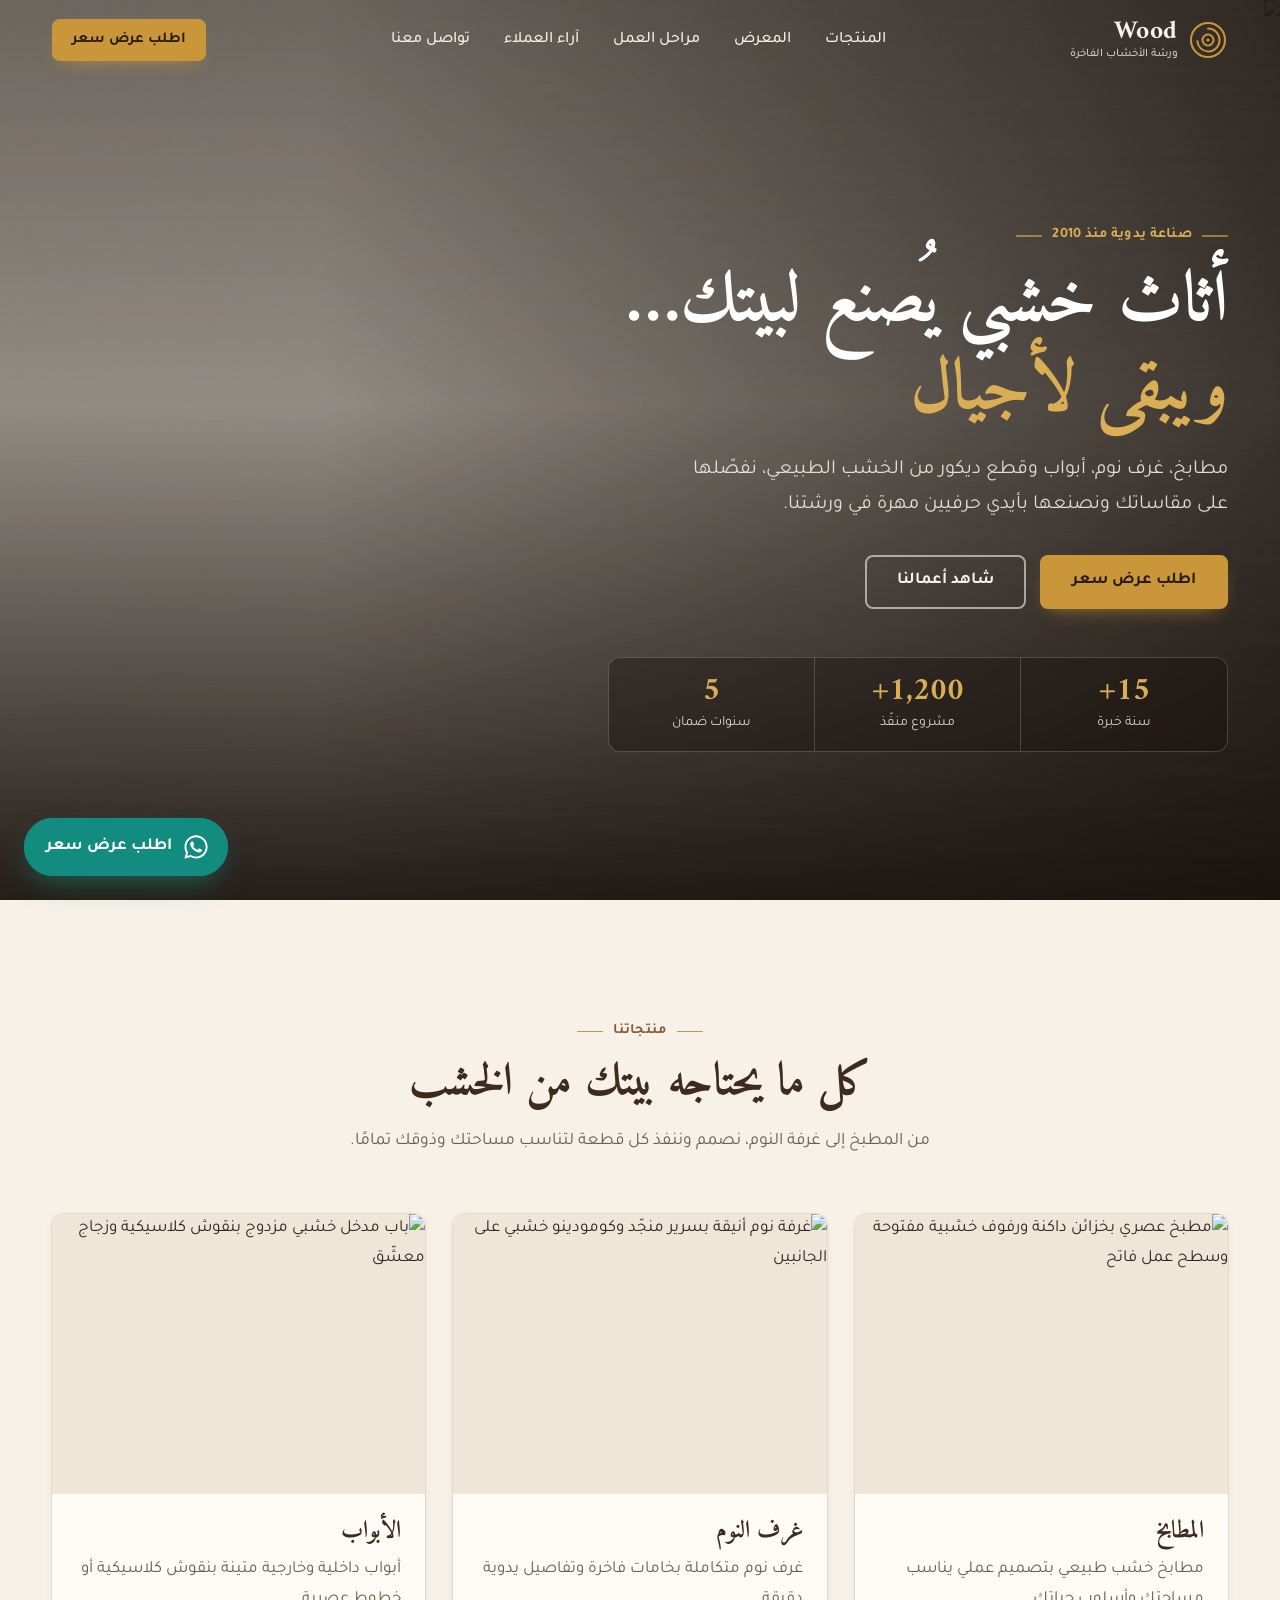
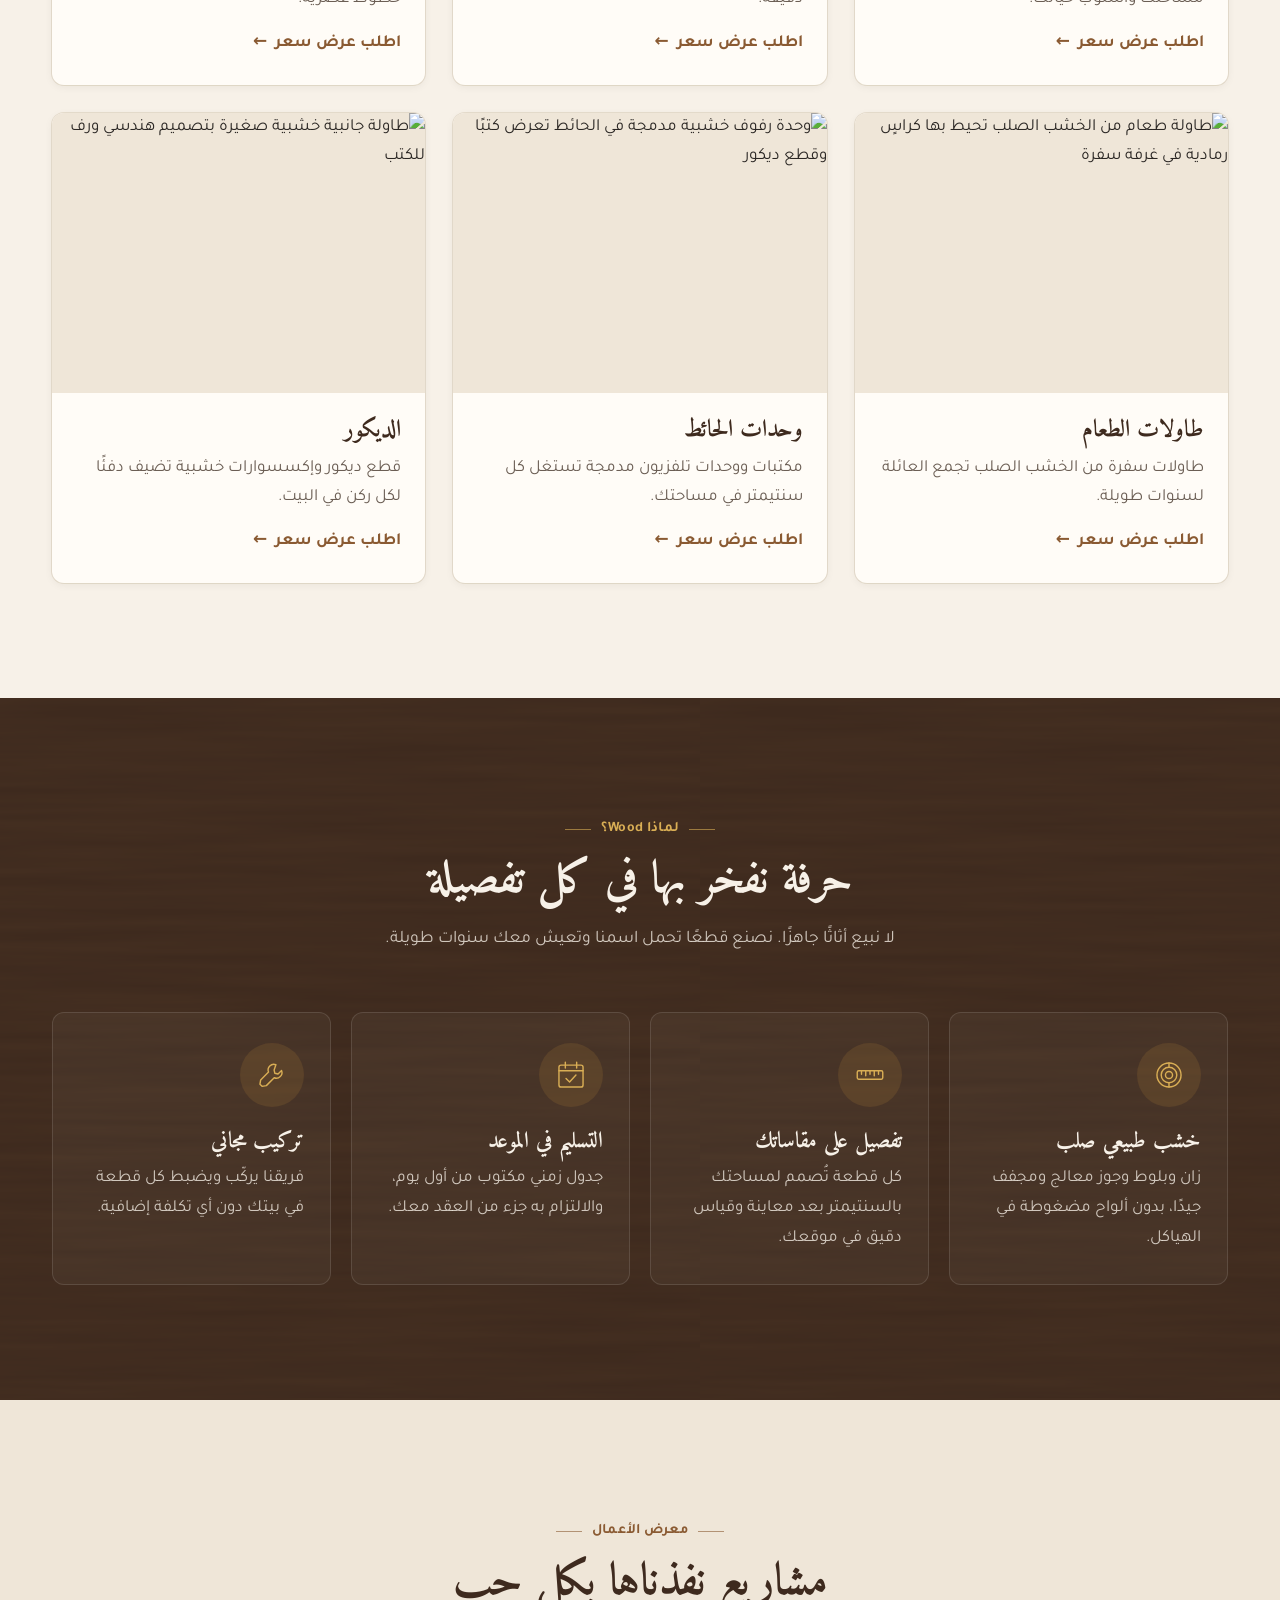
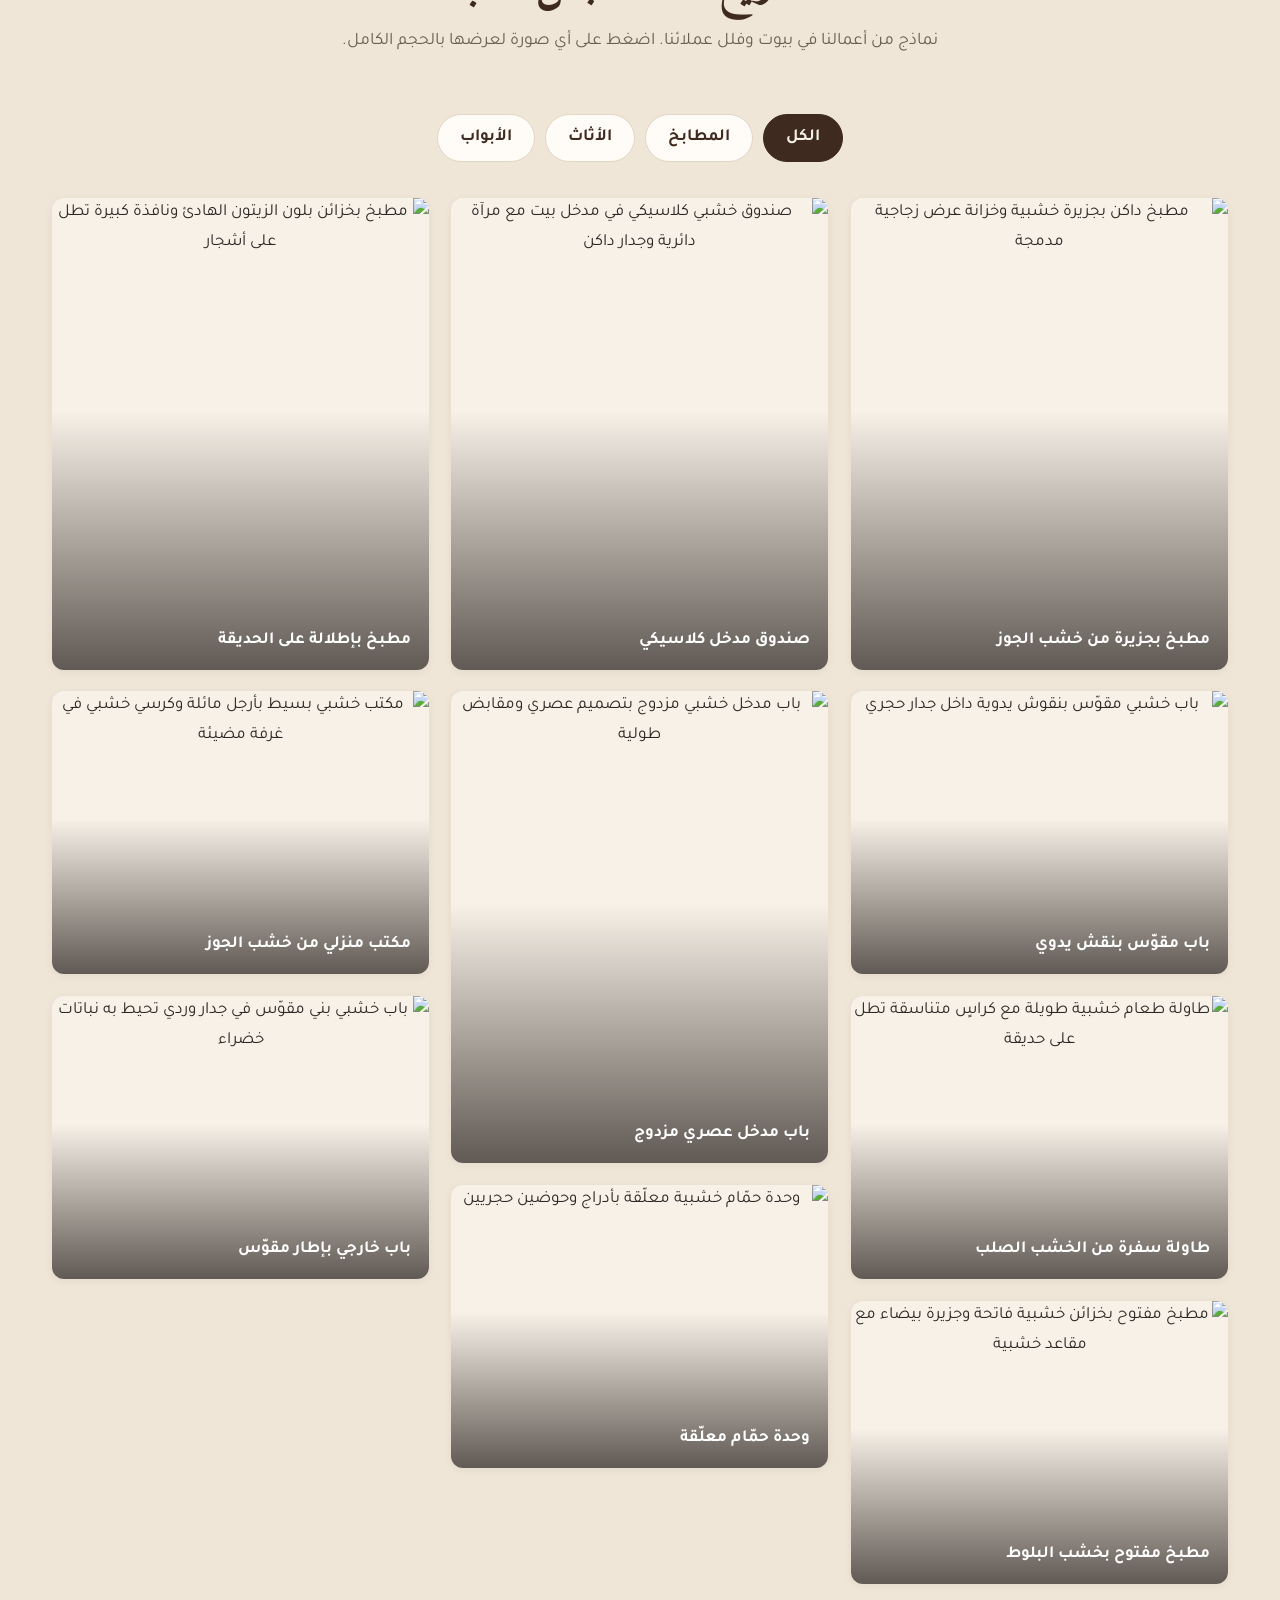
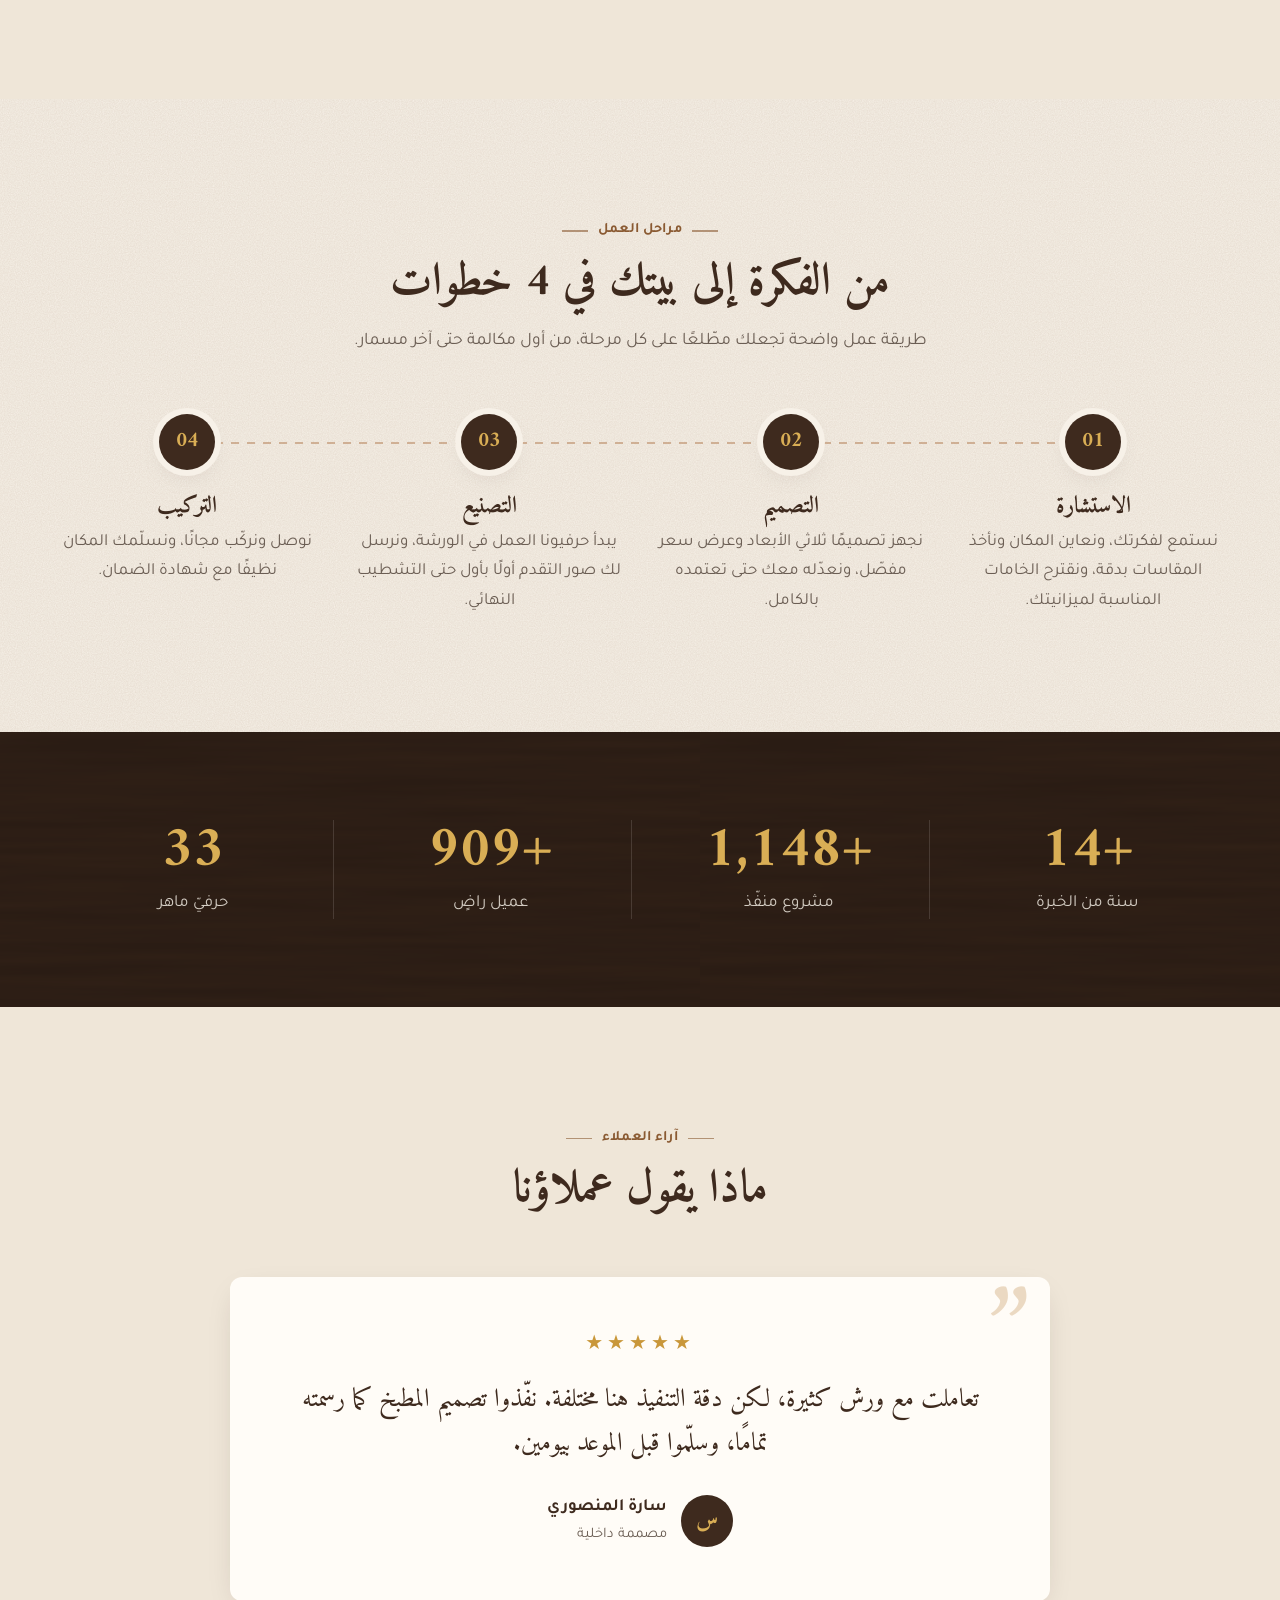
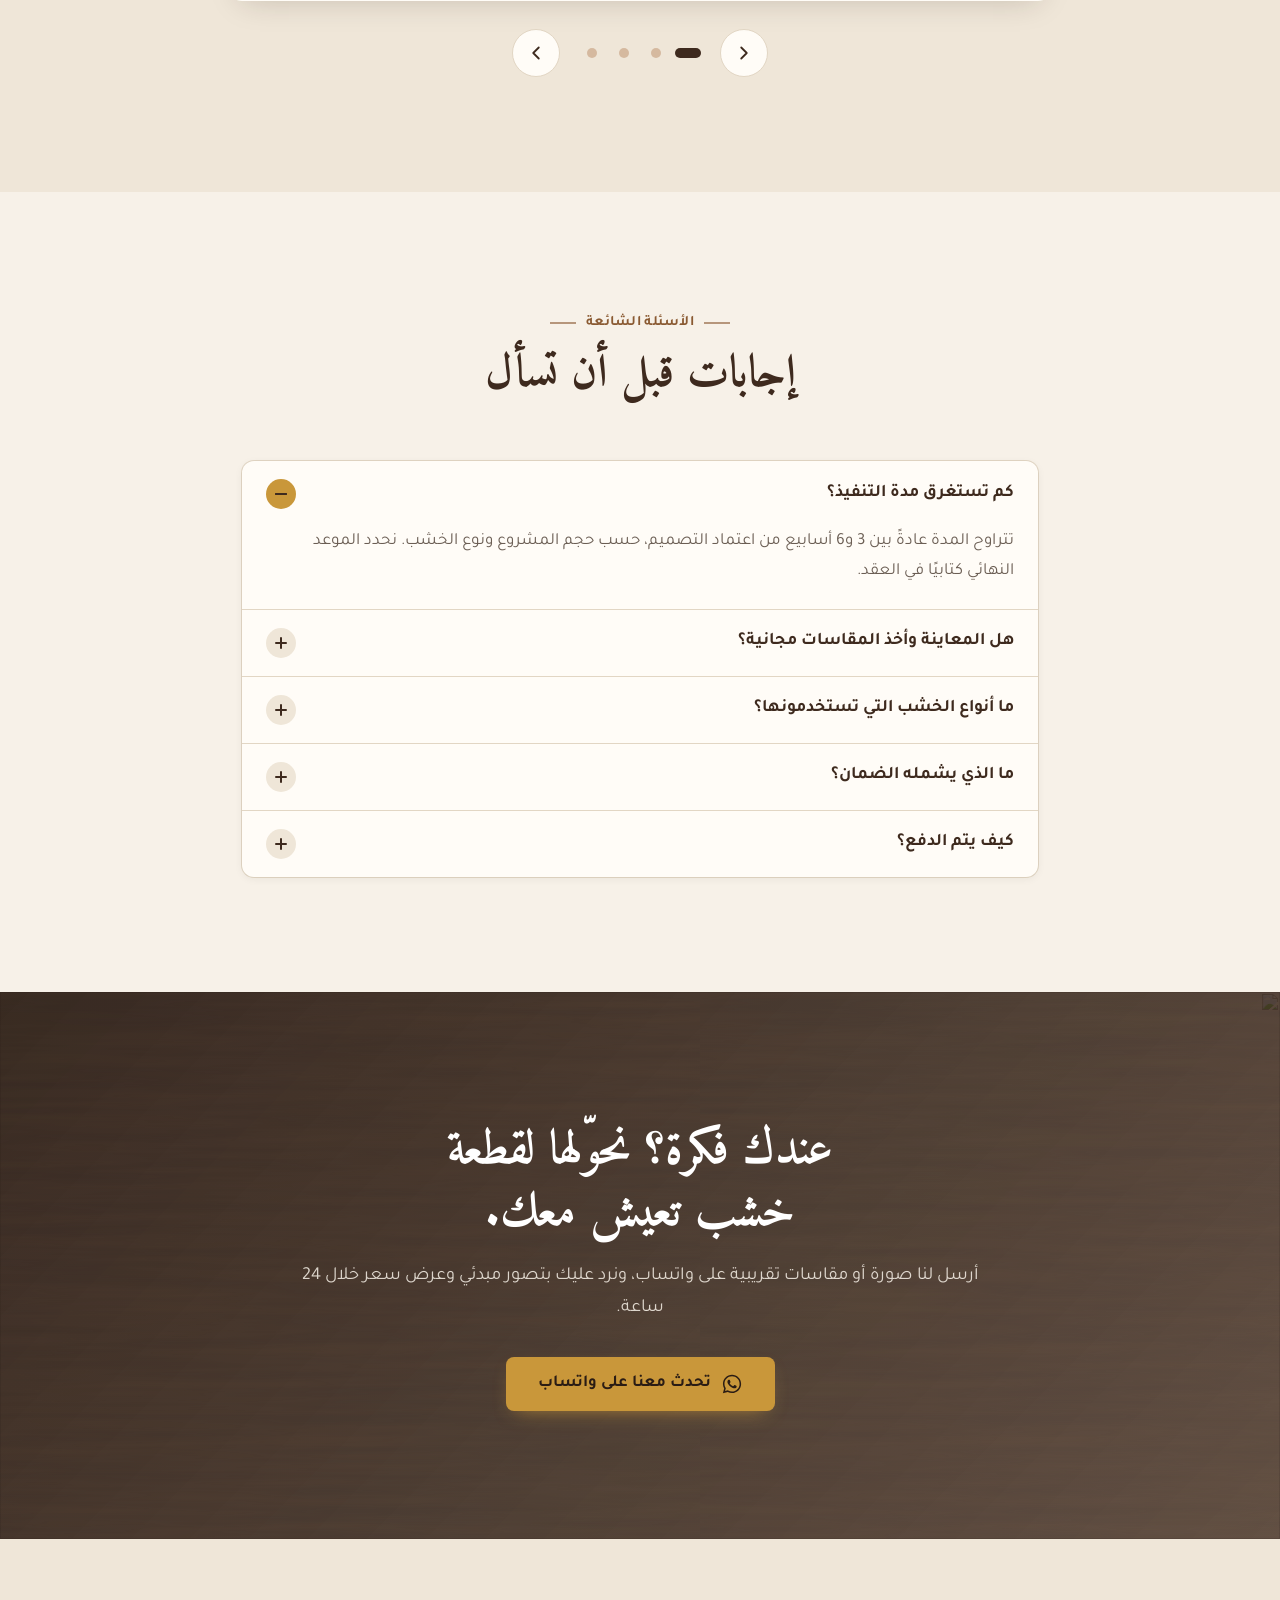
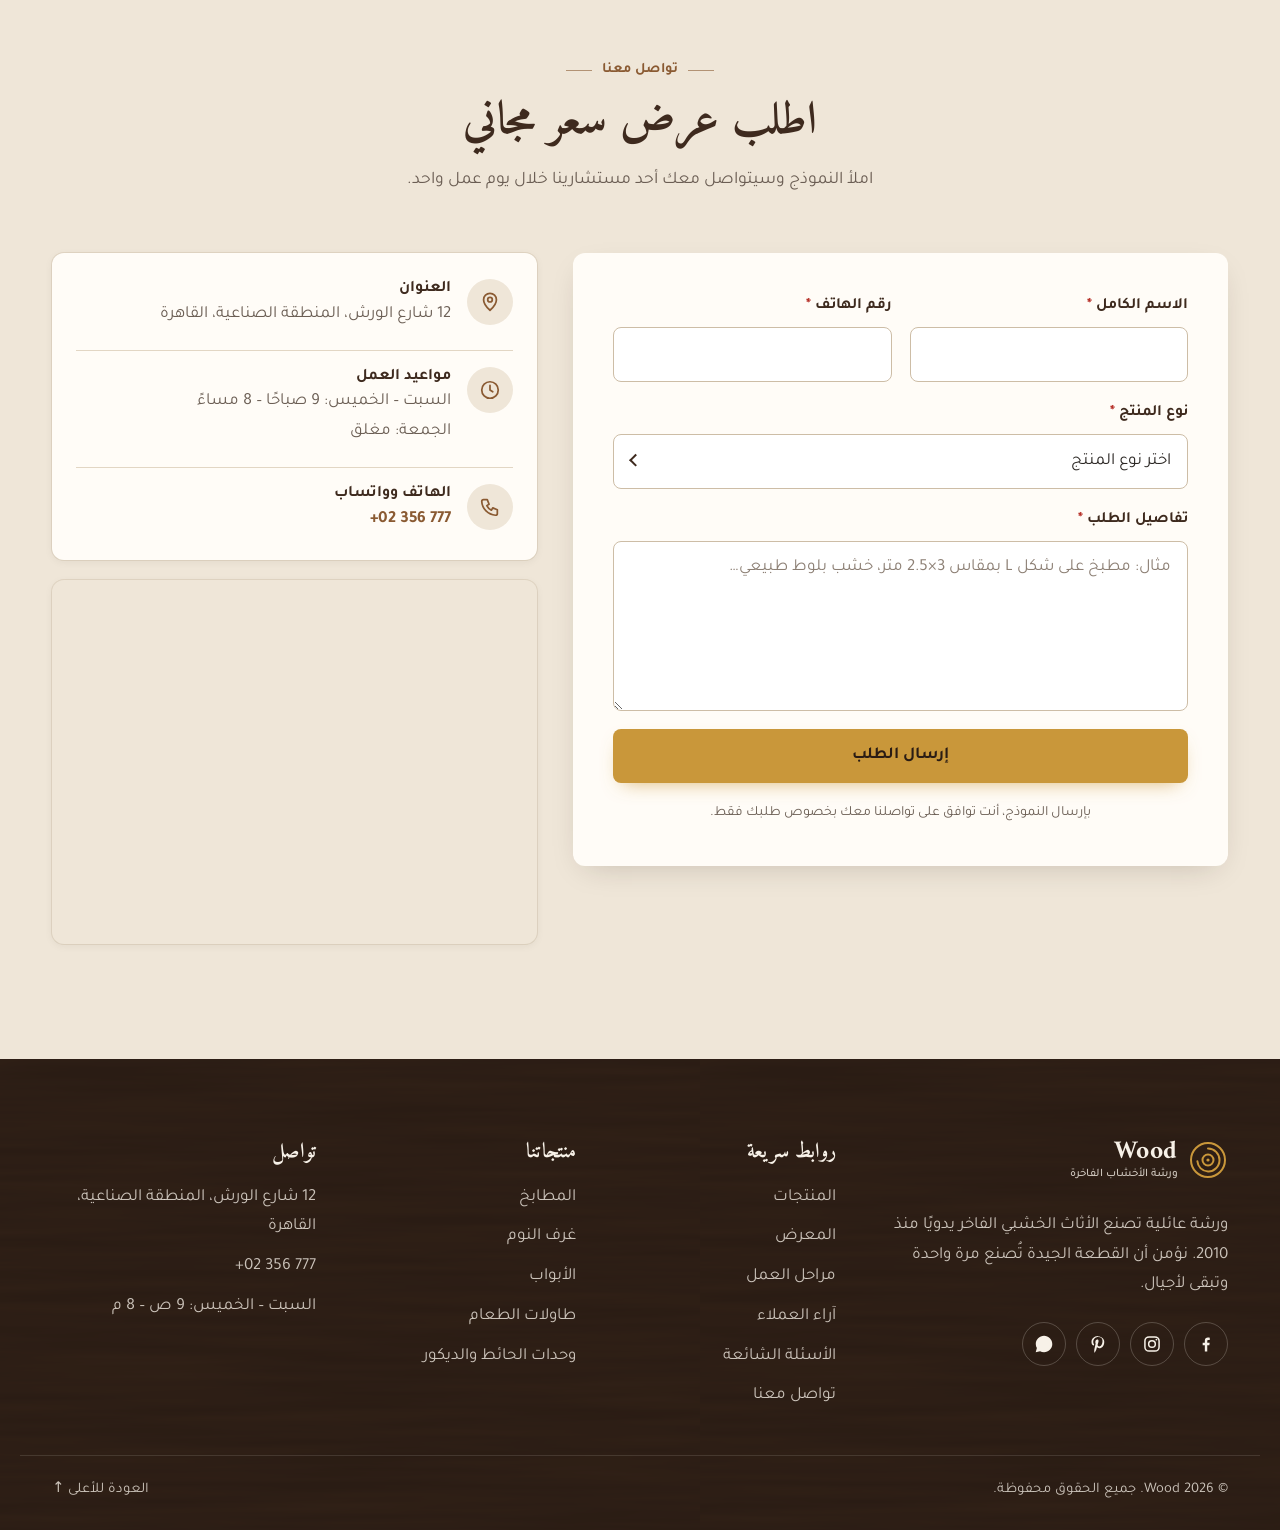
==== index.html @ 70dbabe8 "feat: add main JavaScript functionality for custom carpentry landing page - Implement mobile menu wi" ====
<!DOCTYPE html>
<html lang="ar" dir="rtl">
<head>
  <meta charset="UTF-8">
  <meta name="viewport" content="width=device-width, initial-scale=1">
  <script>document.documentElement.classList.add('js');</script>

  <title>Wood | أثاث خشبي فاخر حسب الطلب – مطابخ، غرف نوم، أبواب وديكور</title>
  <meta name="description" content="ورشة Wood لتصنيع الأثاث الخشبي الفاخر يدويًا: مطابخ، غرف نوم، أبواب، طاولات طعام، وحدات حائط وقطع ديكور من الخشب الطبيعي تُفصَّل على مقاساتك مع تركيب مجاني وضمان 5 سنوات.">
  <meta name="theme-color" content="#2A1C14">
  <link rel="canonical" href="https://www.example.com/">

  <!-- Open Graph -->
  <meta property="og:type" content="website">
  <meta property="og:locale" content="ar_AR">
  <meta property="og:site_name" content="Wood">
  <meta property="og:title" content="Wood | أثاث خشبي فاخر يُصنع لبيتك">
  <meta property="og:description" content="مطابخ، غرف نوم، أبواب وقطع ديكور من الخشب الطبيعي تُصنع يدويًا على مقاساتك. اطلب عرض سعر عبر واتساب.">
  <meta property="og:url" content="https://www.example.com/">
  <meta property="og:image" content="https://images.unsplash.com/photo-1601058268499-e52658b8bb88?auto=format&fit=crop&w=1200&h=630&q=80">
  <meta property="og:image:width" content="1200">
  <meta property="og:image:height" content="630">
  <meta name="twitter:card" content="summary_large_image">

  <!-- Fonts -->
  <link rel="preconnect" href="https://fonts.googleapis.com">
  <link rel="preconnect" href="https://fonts.gstatic.com" crossorigin>
  <link rel="preconnect" href="https://images.unsplash.com" crossorigin>
  <link href="https://fonts.googleapis.com/css2?family=Amiri:wght@400;700&family=Tajawal:wght@400;500;700;800&display=swap" rel="stylesheet">

  <link rel="icon" href="data:image/svg+xml,%3Csvg xmlns='http://www.w3.org/2000/svg' viewBox='0 0 32 32'%3E%3Crect width='32' height='32' rx='8' fill='%232A1C14'/%3E%3Ccircle cx='16' cy='16' r='10' fill='none' stroke='%23C9973A' stroke-width='2'/%3E%3Ccircle cx='16' cy='16' r='5.5' fill='none' stroke='%23C9973A' stroke-width='2'/%3E%3Ccircle cx='16' cy='16' r='1.6' fill='%23C9973A'/%3E%3C/svg%3E">
  <link rel="stylesheet" href="css/style.css">

  <!-- LocalBusiness structured data (replace placeholder values) -->
  <script type="application/ld+json">
  {
    "@context": "https://schema.org",
    "@type": "LocalBusiness",
    "@id": "https://www.example.com/#business",
    "name": "Wood",
    "description": "ورشة لتصنيع الأثاث الخشبي الفاخر حسب الطلب: مطابخ، غرف نوم، أبواب، طاولات طعام، وحدات حائط وديكور.",
    "url": "https://www.example.com/",
    "telephone": "+02356777",
    "image": "https://images.unsplash.com/photo-1601058268499-e52658b8bb88?auto=format&fit=crop&w=1200&q=80",
    "priceRange": "$$$",
    "address": {
      "@type": "PostalAddress",
      "streetAddress": "12 شارع الورش، المنطقة الصناعية",
      "addressLocality": "القاهرة",
      "addressRegion": "القاهرة",
      "postalCode": "11511",
      "addressCountry": "EG"
    },
    "geo": { "@type": "GeoCoordinates", "latitude": 30.0444, "longitude": 31.2357 },
    "openingHoursSpecification": [
      {
        "@type": "OpeningHoursSpecification",
        "dayOfWeek": ["Saturday", "Sunday", "Monday", "Tuesday", "Wednesday", "Thursday"],
        "opens": "09:00",
        "closes": "20:00"
      }
    ],
    "sameAs": [
      "https://www.facebook.com/",
      "https://www.instagram.com/",
      "https://www.pinterest.com/"
    ],
    "aggregateRating": { "@type": "AggregateRating", "ratingValue": "4.9", "reviewCount": "214" }
  }
  </script>
</head>

<body>
  <a class="skip-link" href="#main">تخطَّ إلى المحتوى الرئيسي</a>

  <!-- ============ 1. HEADER ============ -->
  <header class="site-header" id="top" data-header>
    <div class="container header-inner">
      <a class="logo" href="#top" aria-label="Wood – العودة إلى أعلى الصفحة">
        <svg class="logo__mark" viewBox="0 0 40 40" aria-hidden="true" focusable="false">
          <circle cx="20" cy="20" r="17" fill="none" stroke="currentColor" stroke-width="2"/>
          <path d="M20 8.5c6.4 0 11.5 5.1 11.5 11.5S26.2 31.8 20 31.5c-5.8-.3-10.2-4.6-10.6-10.2" fill="none" stroke="currentColor" stroke-width="2" stroke-linecap="round"/>
          <circle cx="20" cy="20" r="5.5" fill="none" stroke="currentColor" stroke-width="2"/>
          <circle cx="20" cy="20" r="1.6" fill="currentColor"/>
        </svg>
        <span class="logo__text">Wood<small>ورشة الأخشاب الفاخرة</small></span>
      </a>

      <nav class="nav" id="site-nav" aria-label="القائمة الرئيسية" data-nav>
        <ul class="nav__list">
          <li><a class="nav__link" href="#products">المنتجات</a></li>
          <li><a class="nav__link" href="#gallery">المعرض</a></li>
          <li><a class="nav__link" href="#process">مراحل العمل</a></li>
          <li><a class="nav__link" href="#reviews">آراء العملاء</a></li>
          <li><a class="nav__link" href="#contact">تواصل معنا</a></li>
        </ul>
        <a class="btn btn--primary nav__cta" href="#contact">اطلب عرض سعر</a>
      </nav>

      <div class="header-actions">
        <a class="btn btn--primary btn--sm header-cta" href="#contact">اطلب عرض سعر</a>
        <button class="nav-toggle" type="button" aria-expanded="false" aria-controls="site-nav" aria-label="فتح القائمة" data-nav-toggle>
          <span class="nav-toggle__bar"></span>
          <span class="nav-toggle__bar"></span>
          <span class="nav-toggle__bar"></span>
        </button>
      </div>
    </div>
  </header>
  <div class="nav-backdrop" data-nav-backdrop hidden></div>

  <main id="main" tabindex="-1">

    <!-- ============ 2. HERO ============ -->
    <section class="hero on-dark" aria-labelledby="hero-title">
      <img class="hero__bg"
           src="https://images.unsplash.com/photo-1601058268499-e52658b8bb88?auto=format&fit=crop&q=75&w=1400"
           srcset="https://images.unsplash.com/photo-1601058268499-e52658b8bb88?auto=format&fit=crop&q=70&w=800 800w,
                   https://images.unsplash.com/photo-1601058268499-e52658b8bb88?auto=format&fit=crop&q=75&w=1400 1400w,
                   https://images.unsplash.com/photo-1601058268499-e52658b8bb88?auto=format&fit=crop&q=75&w=2000 2000w"
           sizes="100vw"
           alt="نجّار في الورشة يقطع لوحًا خشبيًا بدقة باستخدام منشار كهربائي"
           width="2000" height="1333" fetchpriority="high">
      <div class="hero__overlay grain" aria-hidden="true"></div>

      <div class="container hero__inner">
        <div class="hero__content">
          <p class="eyebrow eyebrow--light reveal">صناعة يدوية منذ 2010</p>
          <h1 class="hero__title reveal" id="hero-title" style="--d:80ms">أثاث خشبي يُصنع لبيتك…<br><span>ويبقى لأجيال</span></h1>
          <p class="hero__lead reveal" style="--d:160ms">مطابخ، غرف نوم، أبواب وقطع ديكور من الخشب الطبيعي، نفصّلها على مقاساتك ونصنعها بأيدي حرفيين مهرة في ورشتنا.</p>
          <div class="hero__actions reveal" style="--d:240ms">
            <a class="btn btn--primary btn--lg" href="#contact">اطلب عرض سعر</a>
            <a class="btn btn--ghost btn--lg" href="#gallery">شاهد أعمالنا</a>
          </div>
        </div>

        <ul class="trust reveal" style="--d:320ms" aria-label="لماذا يثق بنا عملاؤنا">
          <li class="trust__item">
            <strong class="trust__num">+15</strong>
            <span class="trust__label">سنة خبرة</span>
          </li>
          <li class="trust__item">
            <strong class="trust__num">+1,200</strong>
            <span class="trust__label">مشروع منفّذ</span>
          </li>
          <li class="trust__item">
            <strong class="trust__num">5</strong>
            <span class="trust__label">سنوات ضمان</span>
          </li>
        </ul>
      </div>
    </section>

    <!-- ============ 3. PRODUCTS ============ -->
    <section class="section" id="products" aria-labelledby="products-title">
      <div class="container">
        <header class="section-head reveal">
          <p class="eyebrow">منتجاتنا</p>
          <h2 class="section-title" id="products-title">كل ما يحتاجه بيتك من الخشب</h2>
          <p class="section-lead">من المطبخ إلى غرفة النوم، نصمم وننفذ كل قطعة لتناسب مساحتك وذوقك تمامًا.</p>
        </header>

        <ul class="product-grid">
          <li class="product-card reveal">
            <div class="product-card__media">
              <img src="https://images.unsplash.com/photo-1600489000022-c2086d79f9d4?auto=format&fit=crop&q=70&w=800&h=600"
                   srcset="https://images.unsplash.com/photo-1600489000022-c2086d79f9d4?auto=format&fit=crop&q=70&w=480&h=360 480w,
                           https://images.unsplash.com/photo-1600489000022-c2086d79f9d4?auto=format&fit=crop&q=70&w=800&h=600 800w"
                   sizes="(min-width: 1024px) 380px, (min-width: 600px) 50vw, 100vw"
                   alt="مطبخ عصري بخزائن داكنة ورفوف خشبية مفتوحة وسطح عمل فاتح"
                   width="800" height="600" loading="lazy" decoding="async">
            </div>
            <div class="product-card__body">
              <h3 class="product-card__title">المطابخ</h3>
              <p class="product-card__text">مطابخ خشب طبيعي بتصميم عملي يناسب مساحتك وأسلوب حياتك.</p>
              <a class="text-link" href="#contact" data-product="kitchen">اطلب عرض سعر <span aria-hidden="true" class="arrow">←</span></a>
            </div>
          </li>

          <li class="product-card reveal" style="--d:80ms">
            <div class="product-card__media">
              <img src="https://images.unsplash.com/photo-1505693416388-ac5ce068fe85?auto=format&fit=crop&q=70&w=800&h=600"
                   srcset="https://images.unsplash.com/photo-1505693416388-ac5ce068fe85?auto=format&fit=crop&q=70&w=480&h=360 480w,
                           https://images.unsplash.com/photo-1505693416388-ac5ce068fe85?auto=format&fit=crop&q=70&w=800&h=600 800w"
                   sizes="(min-width: 1024px) 380px, (min-width: 600px) 50vw, 100vw"
                   alt="غرفة نوم أنيقة بسرير منجّد وكومودينو خشبي على الجانبين"
                   width="800" height="600" loading="lazy" decoding="async">
            </div>
            <div class="product-card__body">
              <h3 class="product-card__title">غرف النوم</h3>
              <p class="product-card__text">غرف نوم متكاملة بخامات فاخرة وتفاصيل يدوية دقيقة.</p>
              <a class="text-link" href="#contact" data-product="bedroom">اطلب عرض سعر <span aria-hidden="true" class="arrow">←</span></a>
            </div>
          </li>

          <li class="product-card reveal" style="--d:160ms">
            <div class="product-card__media">
              <img src="https://images.unsplash.com/photo-1530982937671-bc00141b5d79?auto=format&fit=crop&q=70&w=800&h=600"
                   srcset="https://images.unsplash.com/photo-1530982937671-bc00141b5d79?auto=format&fit=crop&q=70&w=480&h=360 480w,
                           https://images.unsplash.com/photo-1530982937671-bc00141b5d79?auto=format&fit=crop&q=70&w=800&h=600 800w"
                   sizes="(min-width: 1024px) 380px, (min-width: 600px) 50vw, 100vw"
                   alt="باب مدخل خشبي مزدوج بنقوش كلاسيكية وزجاج معشّق"
                   width="800" height="600" loading="lazy" decoding="async">
            </div>
            <div class="product-card__body">
              <h3 class="product-card__title">الأبواب</h3>
              <p class="product-card__text">أبواب داخلية وخارجية متينة بنقوش كلاسيكية أو خطوط عصرية.</p>
              <a class="text-link" href="#contact" data-product="door">اطلب عرض سعر <span aria-hidden="true" class="arrow">←</span></a>
            </div>
          </li>

          <li class="product-card reveal">
            <div class="product-card__media">
              <img src="https://images.unsplash.com/photo-1615066390971-03e4e1c36ddf?auto=format&fit=crop&q=70&w=800&h=600"
                   srcset="https://images.unsplash.com/photo-1615066390971-03e4e1c36ddf?auto=format&fit=crop&q=70&w=480&h=360 480w,
                           https://images.unsplash.com/photo-1615066390971-03e4e1c36ddf?auto=format&fit=crop&q=70&w=800&h=600 800w"
                   sizes="(min-width: 1024px) 380px, (min-width: 600px) 50vw, 100vw"
                   alt="طاولة طعام من الخشب الصلب تحيط بها كراسٍ رمادية في غرفة سفرة"
                   width="800" height="600" loading="lazy" decoding="async">
            </div>
            <div class="product-card__body">
              <h3 class="product-card__title">طاولات الطعام</h3>
              <p class="product-card__text">طاولات سفرة من الخشب الصلب تجمع العائلة لسنوات طويلة.</p>
              <a class="text-link" href="#contact" data-product="dining">اطلب عرض سعر <span aria-hidden="true" class="arrow">←</span></a>
            </div>
          </li>

          <li class="product-card reveal" style="--d:80ms">
            <div class="product-card__media">
              <img src="https://images.unsplash.com/photo-1595428774223-ef52624120d2?auto=format&fit=crop&q=70&w=800&h=600"
                   srcset="https://images.unsplash.com/photo-1595428774223-ef52624120d2?auto=format&fit=crop&q=70&w=480&h=360 480w,
                           https://images.unsplash.com/photo-1595428774223-ef52624120d2?auto=format&fit=crop&q=70&w=800&h=600 800w"
                   sizes="(min-width: 1024px) 380px, (min-width: 600px) 50vw, 100vw"
                   alt="وحدة رفوف خشبية مدمجة في الحائط تعرض كتبًا وقطع ديكور"
                   width="800" height="600" loading="lazy" decoding="async">
            </div>
            <div class="product-card__body">
              <h3 class="product-card__title">وحدات الحائط</h3>
              <p class="product-card__text">مكتبات ووحدات تلفزيون مدمجة تستغل كل سنتيمتر في مساحتك.</p>
              <a class="text-link" href="#contact" data-product="wall-unit">اطلب عرض سعر <span aria-hidden="true" class="arrow">←</span></a>
            </div>
          </li>

          <li class="product-card reveal" style="--d:160ms">
            <div class="product-card__media">
              <img src="https://images.unsplash.com/photo-1611486212557-88be5ff6f941?auto=format&fit=crop&q=70&w=800&h=600"
                   srcset="https://images.unsplash.com/photo-1611486212557-88be5ff6f941?auto=format&fit=crop&q=70&w=480&h=360 480w,
                           https://images.unsplash.com/photo-1611486212557-88be5ff6f941?auto=format&fit=crop&q=70&w=800&h=600 800w"
                   sizes="(min-width: 1024px) 380px, (min-width: 600px) 50vw, 100vw"
                   alt="طاولة جانبية خشبية صغيرة بتصميم هندسي ورف للكتب"
                   width="800" height="600" loading="lazy" decoding="async">
            </div>
            <div class="product-card__body">
              <h3 class="product-card__title">الديكور</h3>
              <p class="product-card__text">قطع ديكور وإكسسوارات خشبية تضيف دفئًا لكل ركن في البيت.</p>
              <a class="text-link" href="#contact" data-product="decor">اطلب عرض سعر <span aria-hidden="true" class="arrow">←</span></a>
            </div>
          </li>
        </ul>
      </div>
    </section>

    <!-- ============ 4. WHY CHOOSE US ============ -->
    <section class="section section--dark grain on-dark" id="why" aria-labelledby="why-title">
      <div class="container">
        <header class="section-head reveal">
          <p class="eyebrow eyebrow--light">لماذا Wood؟</p>
          <h2 class="section-title" id="why-title">حرفة نفخر بها في كل تفصيلة</h2>
          <p class="section-lead">لا نبيع أثاثًا جاهزًا. نصنع قطعًا تحمل اسمنا وتعيش معك سنوات طويلة.</p>
        </header>

        <ul class="features">
          <li class="feature reveal">
            <span class="feature__icon" aria-hidden="true">
              <svg viewBox="0 0 48 48" focusable="false"><circle cx="24" cy="24" r="17"/><circle cx="24" cy="24" r="11"/><circle cx="24" cy="24" r="5"/><path d="M24 7v6M24 35v6"/></svg>
            </span>
            <h3 class="feature__title">خشب طبيعي صلب</h3>
            <p class="feature__text">زان وبلوط وجوز معالج ومجفف جيدًا، بدون ألواح مضغوطة في الهياكل.</p>
          </li>
          <li class="feature reveal" style="--d:80ms">
            <span class="feature__icon" aria-hidden="true">
              <svg viewBox="0 0 48 48" focusable="false"><rect x="6" y="18" width="36" height="12" rx="2"/><path d="M12 18v5M18 18v7M24 18v5M30 18v7M36 18v5"/></svg>
            </span>
            <h3 class="feature__title">تفصيل على مقاساتك</h3>
            <p class="feature__text">كل قطعة تُصمم لمساحتك بالسنتيمتر بعد معاينة وقياس دقيق في موقعك.</p>
          </li>
          <li class="feature reveal" style="--d:160ms">
            <span class="feature__icon" aria-hidden="true">
              <svg viewBox="0 0 48 48" focusable="false"><rect x="7" y="10" width="34" height="31" rx="3"/><path d="M7 18h34M16 6v8M32 6v8"/><path d="m17 29 5 5 9-10"/></svg>
            </span>
            <h3 class="feature__title">التسليم في الموعد</h3>
            <p class="feature__text">جدول زمني مكتوب من أول يوم، والالتزام به جزء من العقد معك.</p>
          </li>
          <li class="feature reveal" style="--d:240ms">
            <span class="feature__icon" aria-hidden="true">
              <svg viewBox="0 0 48 48" focusable="false"><path d="M29.5 9.5a8 8 0 0 0-10.4 10.4L8 31l-1 6 3 3 6-1 11.1-11.1a8 8 0 0 0 10.4-10.4l-5 5-4.5-1-1-4.5z"/></svg>
            </span>
            <h3 class="feature__title">تركيب مجاني</h3>
            <p class="feature__text">فريقنا يركّب ويضبط كل قطعة في بيتك دون أي تكلفة إضافية.</p>
          </li>
        </ul>
      </div>
    </section>

    <!-- ============ 5. GALLERY ============ -->
    <section class="section section--alt" id="gallery" aria-labelledby="gallery-title">
      <div class="container">
        <header class="section-head reveal">
          <p class="eyebrow">معرض الأعمال</p>
          <h2 class="section-title" id="gallery-title">مشاريع نفذناها بكل حب</h2>
          <p class="section-lead">نماذج من أعمالنا في بيوت وفلل عملائنا. اضغط على أي صورة لعرضها بالحجم الكامل.</p>
        </header>

        <div class="filters reveal" role="group" aria-label="تصفية المعرض حسب الفئة" data-filters>
          <button class="filter-btn is-active" type="button" data-filter="all" aria-pressed="true">الكل</button>
          <button class="filter-btn" type="button" data-filter="kitchens" aria-pressed="false">المطابخ</button>
          <button class="filter-btn" type="button" data-filter="furniture" aria-pressed="false">الأثاث</button>
          <button class="filter-btn" type="button" data-filter="doors" aria-pressed="false">الأبواب</button>
        </div>
        <p class="sr-only" aria-live="polite" data-gallery-status></p>

        <ul class="gallery" data-gallery>
          <li class="gallery__item" data-category="kitchens">
            <button class="gallery__btn" type="button" data-full="https://images.unsplash.com/photo-1622372738946-62e02505feb3?auto=format&fit=crop&q=80&w=1600">
              <img src="https://images.unsplash.com/photo-1622372738946-62e02505feb3?auto=format&fit=crop&q=70&w=700&h=875" alt="مطبخ داكن بجزيرة خشبية وخزانة عرض زجاجية مدمجة" width="700" height="875" loading="lazy" decoding="async">
              <span class="gallery__caption">مطبخ بجزيرة من خشب الجوز</span>
            </button>
          </li>
          <li class="gallery__item" data-category="doors">
            <button class="gallery__btn" type="button" data-full="https://images.unsplash.com/photo-1630579083524-e3ac854edb46?auto=format&fit=crop&q=80&w=1600">
              <img src="https://images.unsplash.com/photo-1630579083524-e3ac854edb46?auto=format&fit=crop&q=70&w=700&h=525" alt="باب خشبي مقوّس بنقوش يدوية داخل جدار حجري" width="700" height="525" loading="lazy" decoding="async">
              <span class="gallery__caption">باب مقوّس بنقش يدوي</span>
            </button>
          </li>
          <li class="gallery__item" data-category="furniture">
            <button class="gallery__btn" type="button" data-full="https://images.unsplash.com/photo-1604578762246-41134e37f9cc?auto=format&fit=crop&q=80&w=1600">
              <img src="https://images.unsplash.com/photo-1604578762246-41134e37f9cc?auto=format&fit=crop&q=70&w=700&h=525" alt="طاولة طعام خشبية طويلة مع كراسٍ متناسقة تطل على حديقة" width="700" height="525" loading="lazy" decoding="async">
              <span class="gallery__caption">طاولة سفرة من الخشب الصلب</span>
            </button>
          </li>
          <li class="gallery__item" data-category="kitchens">
            <button class="gallery__btn" type="button" data-full="https://images.unsplash.com/photo-1600585152220-90363fe7e115?auto=format&fit=crop&q=80&w=1600">
              <img src="https://images.unsplash.com/photo-1600585152220-90363fe7e115?auto=format&fit=crop&q=70&w=700&h=525" alt="مطبخ مفتوح بخزائن خشبية فاتحة وجزيرة بيضاء مع مقاعد خشبية" width="700" height="525" loading="lazy" decoding="async">
              <span class="gallery__caption">مطبخ مفتوح بخشب البلوط</span>
            </button>
          </li>
          <li class="gallery__item" data-category="furniture">
            <button class="gallery__btn" type="button" data-full="https://images.unsplash.com/photo-1617104424032-b9bd6972d0e4?auto=format&fit=crop&q=80&w=1600">
              <img src="https://images.unsplash.com/photo-1617104424032-b9bd6972d0e4?auto=format&fit=crop&q=70&w=700&h=875" alt="صندوق خشبي كلاسيكي في مدخل بيت مع مرآة دائرية وجدار داكن" width="700" height="875" loading="lazy" decoding="async">
              <span class="gallery__caption">صندوق مدخل كلاسيكي</span>
            </button>
          </li>
          <li class="gallery__item" data-category="doors">
            <button class="gallery__btn" type="button" data-full="https://images.unsplash.com/photo-1677468678917-310526a5ab15?auto=format&fit=crop&q=80&w=1600">
              <img src="https://images.unsplash.com/photo-1677468678917-310526a5ab15?auto=format&fit=crop&q=70&w=700&h=875" alt="باب مدخل خشبي مزدوج بتصميم عصري ومقابض طولية" width="700" height="875" loading="lazy" decoding="async">
              <span class="gallery__caption">باب مدخل عصري مزدوج</span>
            </button>
          </li>
          <li class="gallery__item" data-category="furniture">
            <button class="gallery__btn" type="button" data-full="https://images.unsplash.com/photo-1595514535415-dae8580c416c?auto=format&fit=crop&q=80&w=1600">
              <img src="https://images.unsplash.com/photo-1595514535415-dae8580c416c?auto=format&fit=crop&q=70&w=700&h=525" alt="وحدة حمّام خشبية معلّقة بأدراج وحوضين حجريين" width="700" height="525" loading="lazy" decoding="async">
              <span class="gallery__caption">وحدة حمّام معلّقة</span>
            </button>
          </li>
          <li class="gallery__item" data-category="kitchens">
            <button class="gallery__btn" type="button" data-full="https://images.unsplash.com/photo-1617228069096-4638a7ffc906?auto=format&fit=crop&q=80&w=1600">
              <img src="https://images.unsplash.com/photo-1617228069096-4638a7ffc906?auto=format&fit=crop&q=70&w=700&h=875" alt="مطبخ بخزائن بلون الزيتون الهادئ ونافذة كبيرة تطل على أشجار" width="700" height="875" loading="lazy" decoding="async">
              <span class="gallery__caption">مطبخ بإطلالة على الحديقة</span>
            </button>
          </li>
          <li class="gallery__item" data-category="furniture">
            <button class="gallery__btn" type="button" data-full="https://images.unsplash.com/photo-1611269154421-4e27233ac5c7?auto=format&fit=crop&q=80&w=1600">
              <img src="https://images.unsplash.com/photo-1611269154421-4e27233ac5c7?auto=format&fit=crop&q=70&w=700&h=525" alt="مكتب خشبي بسيط بأرجل مائلة وكرسي خشبي في غرفة مضيئة" width="700" height="525" loading="lazy" decoding="async">
              <span class="gallery__caption">مكتب منزلي من خشب الجوز</span>
            </button>
          </li>
          <li class="gallery__item" data-category="doors">
            <button class="gallery__btn" type="button" data-full="https://images.unsplash.com/photo-1503898362-59e068e7f9d8?auto=format&fit=crop&q=80&w=1600">
              <img src="https://images.unsplash.com/photo-1503898362-59e068e7f9d8?auto=format&fit=crop&q=70&w=700&h=525" alt="باب خشبي بني مقوّس في جدار وردي تحيط به نباتات خضراء" width="700" height="525" loading="lazy" decoding="async">
              <span class="gallery__caption">باب خارجي بإطار مقوّس</span>
            </button>
          </li>
        </ul>
      </div>
    </section>

    <!-- ============ 6. PROCESS ============ -->
    <section class="section noise" id="process" aria-labelledby="process-title">
      <div class="container">
        <header class="section-head reveal">
          <p class="eyebrow">مراحل العمل</p>
          <h2 class="section-title" id="process-title">من الفكرة إلى بيتك في 4 خطوات</h2>
          <p class="section-lead">طريقة عمل واضحة تجعلك مطّلعًا على كل مرحلة، من أول مكالمة حتى آخر مسمار.</p>
        </header>

        <ol class="timeline">
          <li class="step reveal">
            <span class="step__num" aria-hidden="true">01</span>
            <h3 class="step__title">الاستشارة</h3>
            <p class="step__text">نستمع لفكرتك، ونعاين المكان ونأخذ المقاسات بدقة، ونقترح الخامات المناسبة لميزانيتك.</p>
          </li>
          <li class="step reveal" style="--d:100ms">
            <span class="step__num" aria-hidden="true">02</span>
            <h3 class="step__title">التصميم</h3>
            <p class="step__text">نجهز تصميمًا ثلاثي الأبعاد وعرض سعر مفصّل، ونعدّله معك حتى تعتمده بالكامل.</p>
          </li>
          <li class="step reveal" style="--d:200ms">
            <span class="step__num" aria-hidden="true">03</span>
            <h3 class="step__title">التصنيع</h3>
            <p class="step__text">يبدأ حرفيونا العمل في الورشة، ونرسل لك صور التقدم أولًا بأول حتى التشطيب النهائي.</p>
          </li>
          <li class="step reveal" style="--d:300ms">
            <span class="step__num" aria-hidden="true">04</span>
            <h3 class="step__title">التركيب</h3>
            <p class="step__text">نوصل ونركّب مجانًا، ونسلّمك المكان نظيفًا مع شهادة الضمان.</p>
          </li>
        </ol>
      </div>
    </section>

    <!-- ============ 7. STATS ============ -->
    <section class="stats section--dark grain on-dark" aria-label="أرقامنا" data-stats>
      <div class="container">
        <ul class="stats__grid">
          <li class="stat reveal">
            <span class="stat__num"><span data-count="15">15</span>+</span>
            <span class="stat__label">سنة من الخبرة</span>
          </li>
          <li class="stat reveal" style="--d:80ms">
            <span class="stat__num"><span data-count="1200">1,200</span>+</span>
            <span class="stat__label">مشروع منفّذ</span>
          </li>
          <li class="stat reveal" style="--d:160ms">
            <span class="stat__num"><span data-count="950">950</span>+</span>
            <span class="stat__label">عميل راضٍ</span>
          </li>
          <li class="stat reveal" style="--d:240ms">
            <span class="stat__num"><span data-count="35">35</span></span>
            <span class="stat__label">حرفيّ ماهر</span>
          </li>
        </ul>
      </div>
    </section>

    <!-- ============ 8. TESTIMONIALS ============ -->
    <section class="section section--alt" id="reviews" aria-labelledby="reviews-title">
      <div class="container">
        <header class="section-head reveal">
          <p class="eyebrow">آراء العملاء</p>
          <h2 class="section-title" id="reviews-title">ماذا يقول عملاؤنا</h2>
        </header>

        <div class="slider reveal" aria-roledescription="عرض متحرك" aria-label="آراء العملاء" data-slider>
          <div class="slider__viewport">
            <figure class="slide is-active" role="group" aria-roledescription="شريحة" aria-label="1 من 4">
              <div class="stars" role="img" aria-label="تقييم 5 من 5"><span aria-hidden="true">★★★★★</span></div>
              <blockquote class="slide__quote">
                <p>تعاملت مع ورش كثيرة، لكن دقة التنفيذ هنا مختلفة. نفّذوا تصميم المطبخ كما رسمته تمامًا، وسلّموا قبل الموعد بيومين.</p>
              </blockquote>
              <figcaption class="slide__author">
                <span class="avatar" aria-hidden="true">س</span>
                <span><strong>سارة المنصوري</strong><small>مصممة داخلية</small></span>
              </figcaption>
            </figure>
            <figure class="slide" role="group" aria-roledescription="شريحة" aria-label="2 من 4">
              <div class="stars" role="img" aria-label="تقييم 5 من 5"><span aria-hidden="true">★★★★★</span></div>
              <blockquote class="slide__quote">
                <p>باب المدخل الرئيسي تحفة حقيقية. الخشب ممتاز والنقش يدوي بالكامل، وكل ضيف يدخل البيت يسأل عنه.</p>
              </blockquote>
              <figcaption class="slide__author">
                <span class="avatar" aria-hidden="true">أ</span>
                <span><strong>أحمد خليل</strong><small>صاحب منزل</small></span>
              </figcaption>
            </figure>
            <figure class="slide" role="group" aria-roledescription="شريحة" aria-label="3 من 4">
              <div class="stars" role="img" aria-label="تقييم 5 من 5"><span aria-hidden="true">★★★★★</span></div>
              <blockquote class="slide__quote">
                <p>غرفة النوم جاءت على المقاس بالضبط، والتركيب كان نظيفًا وسريعًا. وخدمة ما بعد البيع محترمة جدًا.</p>
              </blockquote>
              <figcaption class="slide__author">
                <span class="avatar" aria-hidden="true">م</span>
                <span><strong>منى عبد الرحمن</strong><small>صاحبة منزل</small></span>
              </figcaption>
            </figure>
            <figure class="slide" role="group" aria-roledescription="شريحة" aria-label="4 من 4">
              <div class="stars" role="img" aria-label="تقييم 5 من 5"><span aria-hidden="true">★★★★★</span></div>
              <blockquote class="slide__quote">
                <p>أصبحوا شريكنا الأساسي في مشاريع الفلل. التزام بالمواعيد وجودة ثابتة في كل مرة، وهذا نادر في السوق.</p>
              </blockquote>
              <figcaption class="slide__author">
                <span class="avatar" aria-hidden="true">ك</span>
                <span><strong>كريم فؤاد</strong><small>مهندس ديكور</small></span>
              </figcaption>
            </figure>
          </div>

          <div class="slider__controls">
            <button class="icon-btn" type="button" aria-label="الرأي السابق" data-slider-prev>
              <svg class="flip-ltr" viewBox="0 0 24 24" aria-hidden="true" focusable="false"><path d="m9 6 6 6-6 6"/></svg>
            </button>
            <div class="slider__dots" data-slider-dots></div>
            <button class="icon-btn" type="button" aria-label="الرأي التالي" data-slider-next>
              <svg class="flip-ltr" viewBox="0 0 24 24" aria-hidden="true" focusable="false"><path d="m15 6-6 6 6 6"/></svg>
            </button>
          </div>
        </div>
      </div>
    </section>

    <!-- ============ 9. FAQ ============ -->
    <section class="section" id="faq" aria-labelledby="faq-title">
      <div class="container container--narrow">
        <header class="section-head reveal">
          <p class="eyebrow">الأسئلة الشائعة</p>
          <h2 class="section-title" id="faq-title">إجابات قبل أن تسأل</h2>
        </header>

        <div class="faq reveal" data-faq>
          <div class="faq__item">
            <h3 class="faq__heading">
              <button class="faq__btn" type="button" id="faq-q1" aria-expanded="false" aria-controls="faq-a1">
                كم تستغرق مدة التنفيذ؟
                <span class="faq__icon" aria-hidden="true"></span>
              </button>
            </h3>
            <div class="faq__panel" id="faq-a1" role="region" aria-labelledby="faq-q1">
              <div class="faq__inner"><p>تتراوح المدة عادةً بين 3 و6 أسابيع من اعتماد التصميم، حسب حجم المشروع ونوع الخشب. نحدد الموعد النهائي كتابيًا في العقد.</p></div>
            </div>
          </div>
          <div class="faq__item">
            <h3 class="faq__heading">
              <button class="faq__btn" type="button" id="faq-q2" aria-expanded="false" aria-controls="faq-a2">
                هل المعاينة وأخذ المقاسات مجانية؟
                <span class="faq__icon" aria-hidden="true"></span>
              </button>
            </h3>
            <div class="faq__panel" id="faq-a2" role="region" aria-labelledby="faq-q2">
              <div class="faq__inner"><p>نعم، نزورك مجانًا داخل المدينة لمعاينة المكان وأخذ المقاسات ومناقشة التصميم والخامات معك على الطبيعة.</p></div>
            </div>
          </div>
          <div class="faq__item">
            <h3 class="faq__heading">
              <button class="faq__btn" type="button" id="faq-q3" aria-expanded="false" aria-controls="faq-a3">
                ما أنواع الخشب التي تستخدمونها؟
                <span class="faq__icon" aria-hidden="true"></span>
              </button>
            </h3>
            <div class="faq__panel" id="faq-a3" role="region" aria-labelledby="faq-q3">
              <div class="faq__inner"><p>نعمل بخشب الزان والبلوط والجوز والماهوجني والأرو، ونرشح لك الأنسب حسب الاستخدام والميزانية والطابع الذي تريده.</p></div>
            </div>
          </div>
          <div class="faq__item">
            <h3 class="faq__heading">
              <button class="faq__btn" type="button" id="faq-q4" aria-expanded="false" aria-controls="faq-a4">
                ما الذي يشمله الضمان؟
                <span class="faq__icon" aria-hidden="true"></span>
              </button>
            </h3>
            <div class="faq__panel" id="faq-a4" role="region" aria-labelledby="faq-q4">
              <div class="faq__inner"><p>ضمان 5 سنوات على الهيكل والتجميع ضد أي عيوب تصنيع، وسنة كاملة على المفصلات والمجاري والإكسسوارات.</p></div>
            </div>
          </div>
          <div class="faq__item">
            <h3 class="faq__heading">
              <button class="faq__btn" type="button" id="faq-q5" aria-expanded="false" aria-controls="faq-a5">
                كيف يتم الدفع؟
                <span class="faq__icon" aria-hidden="true"></span>
              </button>
            </h3>
            <div class="faq__panel" id="faq-a5" role="region" aria-labelledby="faq-q5">
              <div class="faq__inner"><p>دفعة مقدمة عند اعتماد التصميم، ودفعة قبل التركيب، والباقي بعد الاستلام ورضاك الكامل عن التنفيذ.</p></div>
            </div>
          </div>
        </div>
      </div>
    </section>

    <!-- ============ 10. CTA BANNER ============ -->
    <section class="cta on-dark" aria-labelledby="cta-title">
      <img class="cta__bg" src="https://images.unsplash.com/photo-1513467535987-fd81bc7d62f8?auto=format&fit=crop&q=70&w=1600" alt="" width="1600" height="1067" loading="lazy" decoding="async">
      <div class="cta__overlay grain" aria-hidden="true"></div>
      <div class="container cta__inner reveal">
        <h2 class="cta__title" id="cta-title">عندك فكرة؟ نحوّلها لقطعة خشب تعيش معك.</h2>
        <p class="cta__text">أرسل لنا صورة أو مقاسات تقريبية على واتساب، ونرد عليك بتصور مبدئي وعرض سعر خلال 24 ساعة.</p>
        <a class="btn btn--primary btn--lg" href="https://wa.me/02356777?text=%D9%85%D8%B1%D8%AD%D8%A8%D9%8B%D8%A7%D8%8C%20%D8%A3%D9%88%D8%AF%20%D8%B7%D9%84%D8%A8%20%D8%B9%D8%B1%D8%B6%20%D8%B3%D8%B9%D8%B1%20%D9%84%D9%82%D8%B7%D8%B9%D8%A9%20%D8%AE%D8%B4%D8%A8%D9%8A%D8%A9" target="_blank" rel="noopener">
          <svg class="btn__icon" viewBox="0 0 24 24" aria-hidden="true" focusable="false"><path fill="currentColor" d="M12.04 2C6.58 2 2.13 6.45 2.13 11.91c0 1.75.46 3.45 1.32 4.95L2.05 22l5.25-1.38c1.45.79 3.08 1.21 4.74 1.21 5.46 0 9.91-4.45 9.91-9.91C21.95 6.45 17.5 2 12.04 2zm0 18.15c-1.48 0-2.93-.4-4.2-1.15l-.3-.18-3.12.82.83-3.04-.2-.31a8.2 8.2 0 0 1-1.26-4.38c0-4.54 3.7-8.24 8.25-8.24 4.54 0 8.24 3.7 8.24 8.24 0 4.55-3.7 8.24-8.24 8.24zm4.52-6.16c-.25-.12-1.47-.72-1.69-.81-.23-.08-.39-.12-.56.13-.17.24-.64.8-.78.97-.14.16-.29.18-.54.06-.25-.13-1.05-.39-1.99-1.23-.74-.66-1.23-1.47-1.38-1.72-.14-.25-.02-.38.11-.5.11-.11.25-.29.37-.43.13-.15.17-.25.25-.42.08-.16.04-.31-.02-.43-.06-.12-.56-1.34-.76-1.84-.2-.48-.41-.42-.56-.43h-.48c-.17 0-.43.06-.66.31-.22.25-.86.85-.86 2.07 0 1.22.89 2.4 1.01 2.56.12.17 1.75 2.67 4.23 3.74.59.26 1.05.41 1.41.52.59.19 1.13.16 1.56.1.48-.07 1.47-.6 1.67-1.18.21-.58.21-1.07.14-1.18-.06-.1-.23-.16-.48-.28z"/></svg>
          تحدث معنا على واتساب
        </a>
      </div>
    </section>

    <!-- ============ 11. CONTACT ============ -->
    <section class="section section--alt" id="contact" aria-labelledby="contact-title">
      <div class="container">
        <header class="section-head reveal">
          <p class="eyebrow">تواصل معنا</p>
          <h2 class="section-title" id="contact-title">اطلب عرض سعر مجاني</h2>
          <p class="section-lead">املأ النموذج وسيتواصل معك أحد مستشارينا خلال يوم عمل واحد.</p>
        </header>

        <div class="contact">
          <div class="contact__form-wrap reveal">
            <form class="form" id="quote-form" novalidate data-form>
              <div class="form__row">
                <div class="field">
                  <label class="field__label" for="f-name">الاسم الكامل <span class="req" aria-hidden="true">*</span></label>
                  <input class="field__input" id="f-name" name="name" type="text" autocomplete="name" required minlength="3" aria-describedby="f-name-err">
                  <p class="field__error" id="f-name-err" aria-live="polite"></p>
                </div>
                <div class="field">
                  <label class="field__label" for="f-phone">رقم الهاتف <span class="req" aria-hidden="true">*</span></label>
                  <input class="field__input field__input--ltr" id="f-phone" name="phone" type="tel" inputmode="tel" autocomplete="tel" dir="ltr" required aria-describedby="f-phone-err">
                  <p class="field__error" id="f-phone-err" aria-live="polite"></p>
                </div>
              </div>

              <div class="field">
                <label class="field__label" for="f-product">نوع المنتج <span class="req" aria-hidden="true">*</span></label>
                <div class="select-wrap">
                  <select class="field__input" id="f-product" name="product" required aria-describedby="f-product-err">
                    <option value="">اختر نوع المنتج</option>
                    <option value="kitchen">مطبخ</option>
                    <option value="bedroom">غرفة نوم</option>
                    <option value="door">باب</option>
                    <option value="dining">طاولة طعام</option>
                    <option value="wall-unit">وحدة حائط / مكتبة</option>
                    <option value="decor">قطع ديكور</option>
                    <option value="other">أخرى</option>
                  </select>
                </div>
                <p class="field__error" id="f-product-err" aria-live="polite"></p>
              </div>

              <div class="field">
                <label class="field__label" for="f-message">تفاصيل الطلب <span class="req" aria-hidden="true">*</span></label>
                <textarea class="field__input" id="f-message" name="message" rows="5" required minlength="10" placeholder="مثال: مطبخ على شكل L بمقاس 3×2.5 متر، خشب بلوط طبيعي…" aria-describedby="f-message-err"></textarea>
                <p class="field__error" id="f-message-err" aria-live="polite"></p>
              </div>

              <button class="btn btn--primary btn--lg btn--block" type="submit">إرسال الطلب</button>
              <p class="form__note">بإرسال النموذج، أنت توافق على تواصلنا معك بخصوص طلبك فقط.</p>
            </form>

            <div class="form-success" role="status" tabindex="-1" hidden data-form-success>
              <span class="form-success__icon" aria-hidden="true">
                <svg viewBox="0 0 24 24" focusable="false"><path d="m5 12.5 4.5 4.5L19 7.5"/></svg>
              </span>
              <h3 class="form-success__title">شكرًا لك، وصلنا طلبك!</h3>
              <p class="form-success__text">سيتواصل معك أحد مستشارينا خلال يوم عمل واحد. لرد أسرع، أرسل الطلب نفسه على واتساب.</p>
              <div class="form-success__actions">
                <a class="btn btn--primary" href="https://wa.me/02356777" target="_blank" rel="noopener" data-success-wa>إرسال عبر واتساب</a>
                <button class="btn btn--outline" type="button" data-form-reset>إرسال طلب آخر</button>
              </div>
            </div>
          </div>

          <aside class="contact__info reveal" style="--d:120ms" aria-label="معلومات التواصل">
            <ul class="info-list">
              <li class="info-item">
                <span class="info-item__icon" aria-hidden="true">
                  <svg viewBox="0 0 24 24" focusable="false"><path d="M12 21s-7-6.1-7-11.5a7 7 0 0 1 14 0C19 14.9 12 21 12 21z"/><circle cx="12" cy="9.5" r="2.5"/></svg>
                </span>
                <div>
                  <h3 class="info-item__title">العنوان</h3>
                  <address class="info-item__text">12 شارع الورش، المنطقة الصناعية، القاهرة</address>
                </div>
              </li>
              <li class="info-item">
                <span class="info-item__icon" aria-hidden="true">
                  <svg viewBox="0 0 24 24" focusable="false"><circle cx="12" cy="12" r="9"/><path d="M12 7v5l3 2"/></svg>
                </span>
                <div>
                  <h3 class="info-item__title">مواعيد العمل</h3>
                  <p class="info-item__text">السبت – الخميس: 9 صباحًا – 8 مساءً<br>الجمعة: مغلق</p>
                </div>
              </li>
              <li class="info-item">
                <span class="info-item__icon" aria-hidden="true">
                  <svg viewBox="0 0 24 24" focusable="false"><path d="M5 4h4l2 5-2.5 1.5a11 11 0 0 0 5 5L15 13l5 2v4a2 2 0 0 1-2 2A16 16 0 0 1 3 6a2 2 0 0 1 2-2"/></svg>
                </span>
                <div>
                  <h3 class="info-item__title">الهاتف وواتساب</h3>
                  <p class="info-item__text"><a href="tel:+02356777" dir="ltr">+02 356 777</a></p>
                </div>
              </li>
            </ul>

            <div class="map">
              <iframe
                title="موقع ورشة Wood على خريطة جوجل"
                src="https://www.google.com/maps?q=30.0444,31.2357&z=14&output=embed"
                loading="lazy"
                referrerpolicy="no-referrer-when-downgrade"
                allowfullscreen></iframe>
            </div>
          </aside>
        </div>
      </div>
    </section>
  </main>

  <!-- ============ 12. FOOTER ============ -->
  <footer class="site-footer grain on-dark">
    <div class="container footer-grid">
      <div class="footer-brand">
        <a class="logo logo--light" href="#top" aria-label="Wood – العودة إلى أعلى الصفحة">
          <svg class="logo__mark" viewBox="0 0 40 40" aria-hidden="true" focusable="false">
            <circle cx="20" cy="20" r="17" fill="none" stroke="currentColor" stroke-width="2"/>
            <path d="M20 8.5c6.4 0 11.5 5.1 11.5 11.5S26.2 31.8 20 31.5c-5.8-.3-10.2-4.6-10.6-10.2" fill="none" stroke="currentColor" stroke-width="2" stroke-linecap="round"/>
            <circle cx="20" cy="20" r="5.5" fill="none" stroke="currentColor" stroke-width="2"/>
            <circle cx="20" cy="20" r="1.6" fill="currentColor"/>
          </svg>
          <span class="logo__text">Wood<small>ورشة الأخشاب الفاخرة</small></span>
        </a>
        <p class="footer-about">ورشة عائلية تصنع الأثاث الخشبي الفاخر يدويًا منذ 2010. نؤمن أن القطعة الجيدة تُصنع مرة واحدة وتبقى لأجيال.</p>
        <ul class="social" aria-label="حساباتنا على مواقع التواصل">
          <li><a class="social__link" href="https://www.facebook.com/" target="_blank" rel="noopener" aria-label="فيسبوك">
            <svg viewBox="0 0 24 24" aria-hidden="true" focusable="false"><path fill="currentColor" d="M13.5 21v-7.5h2.5l.4-3h-2.9V8.6c0-.9.3-1.5 1.5-1.5h1.5V4.4c-.3 0-1.2-.1-2.2-.1-2.2 0-3.7 1.3-3.7 3.8v2.4H8v3h2.6V21z"/></svg>
          </a></li>
          <li><a class="social__link" href="https://www.instagram.com/" target="_blank" rel="noopener" aria-label="إنستغرام">
            <svg viewBox="0 0 24 24" aria-hidden="true" focusable="false"><rect x="3.5" y="3.5" width="17" height="17" rx="5" fill="none" stroke="currentColor" stroke-width="1.8"/><circle cx="12" cy="12" r="4" fill="none" stroke="currentColor" stroke-width="1.8"/><circle cx="17.3" cy="6.7" r="1.1" fill="currentColor"/></svg>
          </a></li>
          <li><a class="social__link" href="https://www.pinterest.com/" target="_blank" rel="noopener" aria-label="بنترست">
            <svg viewBox="0 0 24 24" aria-hidden="true" focusable="false"><path fill="currentColor" d="M12.2 2.5c-5.3 0-8 3.8-8 7 0 1.9.7 3.6 2.3 4.3.3.1.5 0 .6-.3l.2-.9c.1-.3 0-.4-.2-.7-.5-.6-.8-1.3-.8-2.4 0-3.1 2.3-5.8 6-5.8 3.3 0 5.1 2 5.1 4.7 0 3.5-1.6 6.5-3.9 6.5-1.3 0-2.2-1-1.9-2.3.4-1.5 1.1-3.2 1.1-4.3 0-1-.5-1.8-1.6-1.8-1.3 0-2.3 1.3-2.3 3.1 0 1.1.4 1.9.4 1.9l-1.5 6.4c-.4 1.9-.1 4.2 0 4.4 0 .1.2.2.3.1.1-.2 1.5-1.9 2-3.7l.8-3c.4.7 1.5 1.4 2.7 1.4 3.6 0 6-3.3 6-7.6.1-3.4-2.7-6.5-7.3-6.5z"/></svg>
          </a></li>
          <li><a class="social__link" href="https://wa.me/02356777" target="_blank" rel="noopener" aria-label="واتساب">
            <svg viewBox="0 0 24 24" aria-hidden="true" focusable="false"><path fill="currentColor" d="M12.04 2C6.58 2 2.13 6.45 2.13 11.91c0 1.75.46 3.45 1.32 4.95L2.05 22l5.25-1.38c1.45.79 3.08 1.21 4.74 1.21 5.46 0 9.91-4.45 9.91-9.91C21.95 6.45 17.5 2 12.04 2zm4.52 11.99c-.25-.12-1.47-.72-1.69-.81-.23-.08-.39-.12-.56.13-.17.24-.64.8-.78.97-.14.16-.29.18-.54.06-.25-.13-1.05-.39-1.99-1.23-.74-.66-1.23-1.47-1.38-1.72-.14-.25-.02-.38.11-.5.11-.11.25-.29.37-.43.13-.15.17-.25.25-.42.08-.16.04-.31-.02-.43-.06-.12-.56-1.34-.76-1.84-.2-.48-.41-.42-.56-.43h-.48c-.17 0-.43.06-.66.31-.22.25-.86.85-.86 2.07 0 1.22.89 2.4 1.01 2.56.12.17 1.75 2.67 4.23 3.74.59.26 1.05.41 1.41.52.59.19 1.13.16 1.56.1.48-.07 1.47-.6 1.67-1.18.21-.58.21-1.07.14-1.18-.06-.1-.23-.16-.48-.28z"/></svg>
          </a></li>
        </ul>
      </div>

      <nav class="footer-col" aria-label="روابط سريعة">
        <h2 class="footer-title">روابط سريعة</h2>
        <ul class="footer-links">
          <li><a href="#products">المنتجات</a></li>
          <li><a href="#gallery">المعرض</a></li>
          <li><a href="#process">مراحل العمل</a></li>
          <li><a href="#reviews">آراء العملاء</a></li>
          <li><a href="#faq">الأسئلة الشائعة</a></li>
          <li><a href="#contact">تواصل معنا</a></li>
        </ul>
      </nav>

      <div class="footer-col">
        <h2 class="footer-title">منتجاتنا</h2>
        <ul class="footer-links">
          <li><a href="#products">المطابخ</a></li>
          <li><a href="#products">غرف النوم</a></li>
          <li><a href="#products">الأبواب</a></li>
          <li><a href="#products">طاولات الطعام</a></li>
          <li><a href="#products">وحدات الحائط والديكور</a></li>
        </ul>
      </div>

      <div class="footer-col">
        <h2 class="footer-title">تواصل</h2>
        <ul class="footer-links">
          <li>12 شارع الورش، المنطقة الصناعية، القاهرة</li>
          <li><a href="tel:+02356777" dir="ltr">+02 356 777</a></li>
          <li>السبت – الخميس: 9 ص – 8 م</li>
        </ul>
      </div>
    </div>

    <div class="container footer-bottom">
      <p>© <span data-year>2026</span> Wood. جميع الحقوق محفوظة.</p>
      <a class="to-top" href="#top">العودة للأعلى <span aria-hidden="true">↑</span></a>
    </div>
  </footer>

  <!-- Floating WhatsApp button -->
  <a class="wa-float" href="https://wa.me/02356777?text=%D9%85%D8%B1%D8%AD%D8%A8%D9%8B%D8%A7%D8%8C%20%D8%A3%D9%88%D8%AF%20%D8%B7%D9%84%D8%A8%20%D8%B9%D8%B1%D8%B6%20%D8%B3%D8%B9%D8%B1%20%D9%84%D9%82%D8%B7%D8%B9%D8%A9%20%D8%AE%D8%B4%D8%A8%D9%8A%D8%A9" target="_blank" rel="noopener" aria-label="تواصل معنا على واتساب">
    <svg viewBox="0 0 24 24" aria-hidden="true" focusable="false"><path fill="currentColor" d="M12.04 2C6.58 2 2.13 6.45 2.13 11.91c0 1.75.46 3.45 1.32 4.95L2.05 22l5.25-1.38c1.45.79 3.08 1.21 4.74 1.21 5.46 0 9.91-4.45 9.91-9.91C21.95 6.45 17.5 2 12.04 2zm0 18.15c-1.48 0-2.93-.4-4.2-1.15l-.3-.18-3.12.82.83-3.04-.2-.31a8.2 8.2 0 0 1-1.26-4.38c0-4.54 3.7-8.24 8.25-8.24 4.54 0 8.24 3.7 8.24 8.24 0 4.55-3.7 8.24-8.24 8.24zm4.52-6.16c-.25-.12-1.47-.72-1.69-.81-.23-.08-.39-.12-.56.13-.17.24-.64.8-.78.97-.14.16-.29.18-.54.06-.25-.13-1.05-.39-1.99-1.23-.74-.66-1.23-1.47-1.38-1.72-.14-.25-.02-.38.11-.5.11-.11.25-.29.37-.43.13-.15.17-.25.25-.42.08-.16.04-.31-.02-.43-.06-.12-.56-1.34-.76-1.84-.2-.48-.41-.42-.56-.43h-.48c-.17 0-.43.06-.66.31-.22.25-.86.85-.86 2.07 0 1.22.89 2.4 1.01 2.56.12.17 1.75 2.67 4.23 3.74.59.26 1.05.41 1.41.52.59.19 1.13.16 1.56.1.48-.07 1.47-.6 1.67-1.18.21-.58.21-1.07.14-1.18-.06-.1-.23-.16-.48-.28z"/></svg>
    <span class="wa-float__label">اطلب عرض سعر</span>
  </a>

  <!-- Lightbox -->
  <div class="lightbox" role="dialog" aria-modal="true" aria-label="عارض صور المعرض" hidden data-lightbox>
    <button class="lightbox__close icon-btn icon-btn--light" type="button" aria-label="إغلاق العارض" data-lb-close>
      <svg viewBox="0 0 24 24" aria-hidden="true" focusable="false"><path d="M6 6l12 12M18 6 6 18"/></svg>
    </button>
    <button class="lightbox__nav lightbox__nav--prev icon-btn icon-btn--light" type="button" aria-label="الصورة السابقة" data-lb-prev>
      <svg class="flip-ltr" viewBox="0 0 24 24" aria-hidden="true" focusable="false"><path d="m9 6 6 6-6 6"/></svg>
    </button>
    <figure class="lightbox__figure">
      <img class="lightbox__img" src="[data-uri]" alt="" data-lb-img>
      <figcaption class="lightbox__caption">
        <span data-lb-caption></span>
        <span class="lightbox__counter" data-lb-counter></span>
      </figcaption>
    </figure>
    <button class="lightbox__nav lightbox__nav--next icon-btn icon-btn--light" type="button" aria-label="الصورة التالية" data-lb-next>
      <svg class="flip-ltr" viewBox="0 0 24 24" aria-hidden="true" focusable="false"><path d="m15 6-6 6 6 6"/></svg>
    </button>
  </div>

  <script src="js/main.js" defer></script>
</body>
</html>
---- css/style.css ----
/* ==========================================================================
   Wood – Custom Carpentry Landing Page
   Mobile-first. Breakpoints: 600px, 768px, 1024px, 1440px.
   Logical properties throughout so the layout mirrors for RTL / LTR.
   ========================================================================== */

/* ---------- 1. Design tokens ---------- */
:root {
  /* Palette */
  --walnut-deep: #2A1C14;
  --walnut: #3E2A1E;
  --walnut-soft: #5A3E2B;
  --oak: #B5835A;
  --oak-text: #8A5A32;        /* oak dark enough for text on cream (5.2:1) */
  --oak-light: #D9B88F;
  --cream: #F7F1E8;
  --cream-2: #EFE6D8;
  --paper: #FFFCF7;
  --charcoal: #2B2724;
  --muted: #6B5E54;
  --line: #E2D6C4;
  --brass: #C9973A;
  --brass-dark: #B5832A;
  --brass-light: #D9AE55;
  --error: #B3261E;
  --success: #2F6B3A;
  --wa: #128C7E;

  /* Type */
  --font-head: "Amiri", "Times New Roman", serif;
  --font-body: "Tajawal", system-ui, -apple-system, "Segoe UI", sans-serif;

  /* Layout */
  --container: 1240px;
  --gutter: 16px;
  --header-h: 72px;
  --radius: 12px;
  --radius-sm: 8px;
  --section-y: clamp(64px, 9vw, 120px);

  /* Effects */
  --shadow-sm: 0 2px 8px rgba(42, 28, 20, .06);
  --shadow: 0 10px 30px -12px rgba(42, 28, 20, .22);
  --shadow-lg: 0 24px 50px -18px rgba(42, 28, 20, .35);
  --ease: cubic-bezier(.22, .61, .36, 1);
  --focus: var(--walnut);

  /* Direction-aware helpers (RTL default overridden below) */
  --dir-sign: 1;
  --hero-fade: to left;

  /* Wood grain – SVG turbulence stretched along one axis */
  --grain: url("data:image/svg+xml,%3Csvg xmlns='http://www.w3.org/2000/svg' width='700' height='700'%3E%3Cfilter id='g'%3E%3CfeTurbulence type='fractalNoise' baseFrequency='0.004 0.09' numOctaves='3' seed='11'/%3E%3CfeColorMatrix values='0 0 0 0 0.85  0 0 0 0 0.68  0 0 0 0 0.45  0 0 0 1.2 -0.25'/%3E%3C/filter%3E%3Crect width='100%25' height='100%25' filter='url(%23g)'/%3E%3C/svg%3E");
  /* Fine paper noise */
  --noise: url("data:image/svg+xml,%3Csvg xmlns='http://www.w3.org/2000/svg' width='220' height='220'%3E%3Cfilter id='n'%3E%3CfeTurbulence type='fractalNoise' baseFrequency='0.85' numOctaves='2' stitchTiles='stitch'/%3E%3CfeColorMatrix values='0 0 0 0 0.35  0 0 0 0 0.24  0 0 0 0 0.15  0 0 0 0.55 0'/%3E%3C/filter%3E%3Crect width='100%25' height='100%25' filter='url(%23n)'/%3E%3C/svg%3E");
}

[dir="rtl"] { --dir-sign: -1; --hero-fade: to left; }
[dir="ltr"] { --dir-sign: 1;  --hero-fade: to right; }

@media (min-width: 768px)  { :root { --gutter: 24px; } }
@media (min-width: 1024px) { :root { --gutter: 32px; --header-h: 80px; } }

/* ---------- 2. Reset & base ---------- */
*, *::before, *::after { box-sizing: border-box; }
* { margin: 0; }

html {
  -webkit-text-size-adjust: 100%;
  text-size-adjust: 100%;
  scroll-padding-top: calc(var(--header-h) + 12px);
}

body {
  min-height: 100vh;
  font-family: var(--font-body);
  font-size: 1.0625rem;
  line-height: 1.75;
  color: var(--charcoal);
  background-color: var(--cream);
  overflow-x: clip;
  -webkit-font-smoothing: antialiased;
  text-rendering: optimizeLegibility;
}
body.is-locked { overflow: hidden; }

img, svg, iframe { display: block; max-width: 100%; }
img { height: auto; }
ul, ol { list-style: none; padding: 0; }
a { color: inherit; text-decoration: none; }
button, input, select, textarea { font: inherit; color: inherit; }
button { cursor: pointer; background: none; border: 0; padding: 0; }
address { font-style: normal; }
[hidden] { display: none !important; }

h1, h2, h3 {
  font-family: var(--font-head);
  font-weight: 700;
  line-height: 1.3;
  color: var(--walnut);
  text-wrap: balance;
}

:focus-visible {
  outline: 3px solid var(--focus);
  outline-offset: 3px;
  border-radius: 4px;
}
.on-dark, .nav, .lightbox { --focus: var(--brass-light); }

::selection { background: var(--oak-light); color: var(--walnut-deep); }

.sr-only {
  position: absolute !important;
  width: 1px; height: 1px;
  padding: 0; margin: -1px;
  overflow: hidden; clip: rect(0 0 0 0);
  white-space: nowrap; border: 0;
}

.skip-link {
  position: fixed;
  inset-block-start: 12px;
  inset-inline-start: 12px;
  z-index: 1000;
  padding: 10px 18px;
  background: var(--walnut-deep);
  color: var(--cream);
  border-radius: var(--radius-sm);
  transform: translateY(-160%);
  transition: transform .2s var(--ease);
}
.skip-link:focus { transform: none; }

main:focus { outline: none; }

/* ---------- 3. Layout helpers ---------- */
.container {
  width: 100%;
  max-width: var(--container);
  margin-inline: auto;
  padding-inline: var(--gutter);
}
.container--narrow { max-width: 860px; }

.section { position: relative; padding-block: var(--section-y); }
.section--alt { background-color: var(--cream-2); }
.section--dark { background-color: var(--walnut); color: var(--cream); }
.section--dark h2, .section--dark h3 { color: var(--cream); }

/* Textures: wood grain for dark sections, paper noise for light ones */
.grain, .noise { position: relative; isolation: isolate; }
.grain::before, .noise::before {
  content: "";
  position: absolute;
  inset: 0;
  z-index: -1;
  pointer-events: none;
}
.grain::before { background-image: var(--grain); background-size: 700px 700px; opacity: .14; mix-blend-mode: soft-light; }
.noise::before { background-image: var(--noise); opacity: .35; }

.section-head {
  max-width: 680px;
  margin-inline: auto;
  margin-block-end: clamp(36px, 5vw, 56px);
  text-align: center;
}
.section-title { font-size: clamp(1.9rem, 4.2vw, 2.85rem); }
.section-lead { margin-block-start: 14px; color: var(--muted); font-size: 1.1rem; }
.section--dark .section-lead { color: rgba(247, 241, 232, .78); }

.eyebrow {
  display: inline-flex;
  align-items: center;
  gap: 10px;
  margin-block-end: 10px;
  font-size: .9rem;
  font-weight: 700;
  letter-spacing: .02em;
  color: var(--oak-text);
}
.eyebrow::before, .eyebrow::after {
  content: "";
  inline-size: 26px;
  block-size: 1.5px;
  background: currentColor;
  opacity: .6;
}
.eyebrow--light { color: var(--brass-light); }

/* ---------- 4. Buttons & links ---------- */
.btn {
  --btn-bg: transparent;
  --btn-fg: inherit;
  display: inline-flex;
  align-items: center;
  justify-content: center;
  gap: 10px;
  min-height: 48px;
  padding: 12px 26px;
  border: 2px solid transparent;
  border-radius: var(--radius-sm);
  background: var(--btn-bg);
  color: var(--btn-fg);
  font-weight: 700;
  font-size: 1rem;
  line-height: 1.2;
  text-align: center;
  white-space: nowrap;
  transition: background-color .25s var(--ease), color .25s var(--ease), border-color .25s var(--ease), transform .25s var(--ease), box-shadow .25s var(--ease);
}
.btn:hover { transform: translateY(-2px); }
.btn:active { transform: translateY(0); }

.btn--primary {
  --btn-bg: var(--brass);
  --btn-fg: var(--walnut-deep);
  box-shadow: 0 8px 20px -10px rgba(201, 151, 58, .8);
}
.btn--primary:hover { --btn-bg: var(--brass-light); box-shadow: 0 12px 26px -10px rgba(201, 151, 58, .9); }

.btn--ghost { --btn-fg: var(--cream); border-color: rgba(247, 241, 232, .6); }
.btn--ghost:hover { --btn-bg: var(--cream); --btn-fg: var(--walnut-deep); border-color: var(--cream); }

.btn--outline { --btn-fg: var(--walnut); border-color: var(--walnut); }
.btn--outline:hover { --btn-bg: var(--walnut); --btn-fg: var(--cream); }

.btn--sm { min-height: 42px; padding: 8px 18px; font-size: .95rem; }
.btn--lg { min-height: 54px; padding: 14px 30px; font-size: 1.05rem; }
.btn--block { width: 100%; }
.btn__icon { width: 22px; height: 22px; flex-shrink: 0; }

.text-link {
  display: inline-flex;
  align-items: center;
  gap: 8px;
  font-weight: 700;
  color: var(--oak-text);
  transition: color .2s var(--ease), gap .2s var(--ease);
}
.text-link:hover { color: var(--walnut); gap: 12px; }
[dir="ltr"] .text-link .arrow { transform: scaleX(-1); }

[dir="ltr"] .flip-ltr { transform: scaleX(-1); }

.icon-btn {
  display: inline-grid;
  place-items: center;
  width: 48px;
  height: 48px;
  border-radius: 50%;
  border: 1.5px solid var(--line);
  background: var(--paper);
  color: var(--walnut);
  transition: background-color .2s var(--ease), color .2s var(--ease), border-color .2s var(--ease);
}
.icon-btn svg { width: 22px; height: 22px; fill: none; stroke: currentColor; stroke-width: 2; stroke-linecap: round; stroke-linejoin: round; }
.icon-btn:hover { background: var(--walnut); border-color: var(--walnut); color: var(--cream); }
.icon-btn--light { background: rgba(255, 255, 255, .1); border-color: rgba(255, 255, 255, .3); color: #fff; }
.icon-btn--light:hover { background: #fff; border-color: #fff; color: var(--walnut-deep); }

/* ---------- 5. Header ---------- */
.site-header {
  position: fixed;
  inset-block-start: 0;
  inset-inline: 0;
  z-index: 100;
  height: var(--header-h);
  color: var(--cream);
  --focus: var(--brass-light);
  transition: color .35s var(--ease);
}
/* Background lives on a pseudo-element: backdrop-filter on the header itself
   would become the containing block for the fixed mobile nav. */
.site-header::before {
  content: "";
  position: absolute;
  inset: 0;
  z-index: -1;
  background-color: rgba(247, 241, 232, .95);
  box-shadow: 0 6px 24px -14px rgba(42, 28, 20, .45);
  opacity: 0;
  transition: opacity .35s var(--ease), background-color .35s var(--ease);
}
@supports (backdrop-filter: blur(10px)) {
  .site-header::before { background-color: rgba(247, 241, 232, .84); backdrop-filter: saturate(1.4) blur(12px); }
}
.site-header.is-scrolled { color: var(--walnut); --focus: var(--walnut); }
.site-header.is-scrolled::before { opacity: 1; }
.site-header.menu-open { color: var(--cream); --focus: var(--brass-light); }
.site-header.menu-open::before { opacity: 0; }

.header-inner {
  display: flex;
  align-items: center;
  justify-content: space-between;
  gap: 16px;
  height: 100%;
}

.logo {
  display: inline-flex;
  align-items: center;
  gap: 10px;
  position: relative;
  z-index: 2;
}
.logo__mark { width: 40px; height: 40px; color: var(--brass); flex-shrink: 0; }
.logo__text {
  display: flex;
  flex-direction: column;
  font-family: "Amiri", serif;
  font-size: 1.6rem;
  font-weight: 700;
  line-height: 1;
  letter-spacing: .02em;
}
.logo__text small {
  margin-block-start: 4px;
  font-family: var(--font-body);
  font-size: .72rem;
  font-weight: 500;
  letter-spacing: 0;
  opacity: .8;
}
.logo--light { color: var(--cream); }

.header-actions { display: flex; align-items: center; gap: 12px; position: relative; z-index: 2; }
.header-cta { display: none; }
@media (min-width: 600px) { .header-cta { display: inline-flex; } }

/* Hamburger */
.nav-toggle {
  display: inline-flex;
  flex-direction: column;
  justify-content: center;
  align-items: center;
  gap: 5px;
  width: 46px;
  height: 46px;
  border-radius: var(--radius-sm);
  color: inherit;
}
.nav-toggle__bar {
  display: block;
  width: 24px;
  height: 2px;
  border-radius: 2px;
  background: currentColor;
  transition: transform .35s var(--ease), opacity .2s var(--ease);
}
.nav-toggle[aria-expanded="true"] .nav-toggle__bar:nth-child(1) { transform: translateY(7px) rotate(45deg); }
.nav-toggle[aria-expanded="true"] .nav-toggle__bar:nth-child(2) { opacity: 0; }
.nav-toggle[aria-expanded="true"] .nav-toggle__bar:nth-child(3) { transform: translateY(-7px) rotate(-45deg); }

/* Mobile slide-in nav (slides in from the inline-end side, where the toggle sits) */
.nav {
  position: fixed;
  inset-block: 0;
  inset-inline-end: 0;
  z-index: 1;
  display: flex;
  flex-direction: column;
  gap: 28px;
  width: min(86vw, 360px);
  padding: calc(var(--header-h) + 24px) 28px 32px;
  background-color: var(--walnut-deep);
  background-image: var(--grain);
  background-blend-mode: soft-light;
  color: var(--cream);
  overflow-y: auto;
  visibility: hidden;
  transform: translateX(calc(var(--dir-sign) * 100%));
  transition: transform .45s var(--ease), visibility 0s linear .45s;
}
.nav.is-open {
  visibility: visible;
  transform: translateX(0);
  transition: transform .45s var(--ease), visibility 0s;
}
.nav__list { display: flex; flex-direction: column; }
.nav__link {
  position: relative;
  display: block;
  padding-block: 14px;
  border-block-end: 1px solid rgba(247, 241, 232, .12);
  font-size: 1.2rem;
  font-weight: 500;
  transition: color .2s var(--ease);
}
.nav__link:hover, .nav__link.is-active { color: var(--brass-light); }
.nav__cta { width: 100%; }

.nav-backdrop {
  position: fixed;
  inset: 0;
  z-index: 90;
  background: rgba(20, 13, 9, .55);
  opacity: 0;
  transition: opacity .35s var(--ease);
}
.nav-backdrop.is-visible { opacity: 1; }

@media (min-width: 1024px) {
  .nav-toggle, .nav__cta { display: none; }
  .nav {
    position: static;
    flex-direction: row;
    width: auto;
    padding: 0;
    background: none;
    color: inherit;
    overflow: visible;
    visibility: visible;
    transform: none;
    transition: none;
  }
  .nav__list { flex-direction: row; gap: 6px; }
  .nav__link {
    padding: 8px 14px;
    border: 0;
    font-size: 1rem;
  }
  .nav__link::after {
    content: "";
    position: absolute;
    inset-inline: 14px;
    inset-block-end: 2px;
    height: 2px;
    background: var(--brass);
    transform: scaleX(0);
    transition: transform .3s var(--ease);
  }
  .nav__link:hover::after, .nav__link.is-active::after { transform: scaleX(1); }
  .site-header.is-scrolled .nav__link:hover,
  .site-header.is-scrolled .nav__link.is-active { color: var(--oak-text); }
  .nav-backdrop { display: none !important; }
}

/* ---------- 6. Hero ---------- */
.hero {
  position: relative;
  isolation: isolate;
  display: flex;
  align-items: center;
  min-height: 100vh;
  min-height: 100svh;
  padding-block: calc(var(--header-h) + 48px) 56px;
  color: var(--cream);
  overflow: hidden;
}
.hero__bg {
  position: absolute;
  inset: 0;
  z-index: -2;
  width: 100%;
  height: 100%;
  object-fit: cover;
  object-position: 40% center;
}
.hero__overlay {
  position: absolute;
  inset: 0;
  z-index: -1;
  background:
    linear-gradient(to top, rgba(20, 13, 9, .92) 0%, rgba(20, 13, 9, .35) 55%, rgba(20, 13, 9, .55) 100%),
    linear-gradient(var(--hero-fade), rgba(20, 13, 9, .75) 0%, rgba(20, 13, 9, .15) 75%);
}
.hero__inner { display: grid; gap: 48px; }
.hero__content { max-width: 680px; }
.hero__title {
  color: #fff;
  font-size: clamp(2.3rem, 7vw, 4.4rem);
  line-height: 1.25;
}
.hero__title span { color: var(--brass-light); }
.hero__lead {
  margin-block-start: 18px;
  max-width: 560px;
  font-size: clamp(1.05rem, 2.2vw, 1.25rem);
  color: rgba(247, 241, 232, .88);
}
.hero__actions { display: flex; flex-wrap: wrap; gap: 14px; margin-block-start: 32px; }
.hero__actions .btn { flex: 1 1 200px; }
@media (min-width: 600px) { .hero__actions .btn { flex: 0 0 auto; } }

.trust {
  display: grid;
  grid-template-columns: repeat(3, 1fr);
  max-width: 620px;
  border: 1px solid rgba(247, 241, 232, .2);
  border-radius: var(--radius);
  background: rgba(20, 13, 9, .35);
  backdrop-filter: blur(6px);
}
.trust__item {
  display: flex;
  flex-direction: column;
  align-items: center;
  gap: 2px;
  padding: 16px 8px;
  text-align: center;
}
.trust__item + .trust__item { border-inline-start: 1px solid rgba(247, 241, 232, .2); }
.trust__num {
  font-family: var(--font-head);
  font-size: clamp(1.5rem, 4.5vw, 2rem);
  line-height: 1.1;
  color: var(--brass-light);
  direction: ltr;
}
.trust__label { font-size: .88rem; color: rgba(247, 241, 232, .85); }

/* ---------- 7. Products ---------- */
.product-grid {
  display: grid;
  grid-template-columns: 1fr;
  gap: 24px;
}
@media (min-width: 600px)  { .product-grid { grid-template-columns: repeat(2, 1fr); } }
@media (min-width: 1024px) { .product-grid { grid-template-columns: repeat(3, 1fr); gap: 28px; } }

.product-card {
  display: flex;
  flex-direction: column;
  overflow: hidden;
  border-radius: var(--radius);
  background: var(--paper);
  box-shadow: var(--shadow-sm), 0 0 0 1px rgba(226, 214, 196, .7);
  transition: transform .4s var(--ease), box-shadow .4s var(--ease);
}
.product-card:hover, .product-card:focus-within {
  transform: translateY(-8px);
  box-shadow: var(--shadow-lg), 0 0 0 1px rgba(226, 214, 196, .7);
}
.product-card__media { aspect-ratio: 4 / 3; overflow: hidden; background: var(--cream-2); }
.product-card__media img {
  width: 100%;
  height: 100%;
  object-fit: cover;
  transition: transform .8s var(--ease);
}
.product-card:hover .product-card__media img { transform: scale(1.07); }
.product-card__body { display: flex; flex-direction: column; gap: 8px; flex: 1; padding: 22px 24px 26px; }
.product-card__title { font-size: 1.5rem; }
.product-card__text { color: var(--muted); flex: 1; }
.product-card .text-link { margin-block-start: 6px; align-self: flex-start; }

/* ---------- 8. Why choose us ---------- */
.features {
  display: grid;
  grid-template-columns: 1fr;
  gap: 20px;
}
@media (min-width: 600px)  { .features { grid-template-columns: repeat(2, 1fr); } }
@media (min-width: 1024px) { .features { grid-template-columns: repeat(4, 1fr); } }

.feature {
  padding: 30px 26px;
  border: 1px solid rgba(247, 241, 232, .12);
  border-radius: var(--radius);
  background: rgba(255, 255, 255, .04);
  transition: background-color .3s var(--ease), border-color .3s var(--ease), transform .3s var(--ease);
}
.feature:hover { background: rgba(255, 255, 255, .07); border-color: rgba(217, 174, 85, .45); transform: translateY(-4px); }
.feature__icon {
  display: grid;
  place-items: center;
  width: 64px;
  height: 64px;
  margin-block-end: 20px;
  border-radius: 50%;
  background: rgba(201, 151, 58, .14);
  color: var(--brass-light);
}
.feature__icon svg { width: 34px; height: 34px; fill: none; stroke: currentColor; stroke-width: 2; stroke-linecap: round; stroke-linejoin: round; }
.feature__title { font-size: 1.4rem; margin-block-end: 8px; }
.feature__text { color: rgba(247, 241, 232, .78); }

/* ---------- 9. Gallery ---------- */
.filters {
  display: flex;
  flex-wrap: wrap;
  justify-content: center;
  gap: 10px;
  margin-block-end: 36px;
}
.filter-btn {
  min-height: 44px;
  padding: 8px 22px;
  border: 1.5px solid var(--line);
  border-radius: 999px;
  background: var(--paper);
  color: var(--walnut);
  font-weight: 700;
  transition: background-color .25s var(--ease), color .25s var(--ease), border-color .25s var(--ease);
}
.filter-btn:hover { border-color: var(--oak); }
.filter-btn.is-active { background: var(--walnut); border-color: var(--walnut); color: var(--cream); }

.gallery { columns: 1; column-gap: 18px; }
@media (min-width: 600px)  { .gallery { columns: 2; } }
@media (min-width: 1024px) { .gallery { columns: 3; column-gap: 22px; } }

.gallery__item {
  break-inside: avoid;
  margin-block-end: 18px;
  animation: gallery-in .5s var(--ease) both;
}
@media (min-width: 1024px) { .gallery__item { margin-block-end: 22px; } }
@keyframes gallery-in { from { opacity: 0; transform: scale(.96); } to { opacity: 1; transform: none; } }

.gallery__btn {
  position: relative;
  display: block;
  width: 100%;
  overflow: hidden;
  border-radius: var(--radius);
  background: var(--cream);
  box-shadow: var(--shadow-sm);
  cursor: zoom-in;
}
.gallery__btn img { width: 100%; transition: transform .8s var(--ease); }
.gallery__btn::after {
  content: "";
  position: absolute;
  inset: 0;
  background: linear-gradient(to top, rgba(20, 13, 9, .78), rgba(20, 13, 9, 0) 55%);
  opacity: .85;
  transition: opacity .35s var(--ease);
}
.gallery__caption {
  position: absolute;
  inset-inline: 18px;
  inset-block-end: 14px;
  z-index: 1;
  color: #fff;
  font-weight: 700;
  text-align: start;
  transition: transform .35s var(--ease);
}
.gallery__btn:hover img, .gallery__btn:focus-visible img { transform: scale(1.06); }
.gallery__btn:hover::after { opacity: 1; }
.gallery__btn:hover .gallery__caption { transform: translateY(-4px); }

/* Lightbox */
.lightbox {
  position: fixed;
  inset: 0;
  z-index: 300;
  display: grid;
  grid-template-columns: auto minmax(0, 1fr) auto;
  align-items: center;
  gap: 12px;
  padding: 72px 12px 24px;
  background: rgba(16, 10, 7, .94);
  color: #fff;
  animation: fade-in .3s var(--ease);
}
@keyframes fade-in { from { opacity: 0; } to { opacity: 1; } }
.lightbox__figure { display: flex; flex-direction: column; align-items: center; gap: 14px; min-width: 0; }
.lightbox__img {
  max-width: 100%;
  max-height: calc(100vh - 170px);
  max-height: calc(100svh - 170px);
  border-radius: var(--radius-sm);
  object-fit: contain;
  box-shadow: 0 30px 60px -20px rgba(0, 0, 0, .7);
  transition: opacity .25s var(--ease);
}
.lightbox__img.is-loading { opacity: .3; }
.lightbox__caption { display: flex; flex-wrap: wrap; justify-content: center; gap: 6px 16px; text-align: center; font-weight: 500; }
.lightbox__counter { color: rgba(255, 255, 255, .7); direction: ltr; }
.lightbox__close { position: absolute; inset-block-start: 16px; inset-inline-end: 16px; }
@media (max-width: 599px) {
  .lightbox { grid-template-columns: 1fr 1fr; grid-template-rows: 1fr auto; padding-block-end: 20px; }
  .lightbox__figure { grid-column: 1 / -1; grid-row: 1; }
  .lightbox__nav--prev { grid-row: 2; justify-self: end; }
  .lightbox__nav--next { grid-row: 2; justify-self: start; }
}

/* ---------- 10. Process timeline ---------- */
.timeline {
  position: relative;
  display: grid;
  gap: 28px;
  counter-reset: step;
}
/* vertical connector on mobile */
.timeline::before {
  content: "";
  position: absolute;
  inset-block: 28px;
  inset-inline-start: 27px;
  width: 2px;
  background: repeating-linear-gradient(to bottom, var(--oak) 0 8px, transparent 8px 16px);
  opacity: .55;
}
.step {
  position: relative;
  padding-inline-start: 84px;
  min-height: 56px;
}
.step__num {
  position: absolute;
  inset-inline-start: 0;
  inset-block-start: 0;
  display: grid;
  place-items: center;
  width: 56px;
  height: 56px;
  border-radius: 50%;
  background: var(--walnut);
  color: var(--brass-light);
  font-family: var(--font-head);
  font-size: 1.35rem;
  font-weight: 700;
  box-shadow: 0 0 0 6px var(--cream), var(--shadow);
}
.step__title { font-size: 1.45rem; margin-block-end: 6px; }
.step__text { color: var(--muted); }

@media (min-width: 1024px) {
  .timeline { grid-template-columns: repeat(4, 1fr); gap: 32px; }
  .timeline::before {
    inset-block: 28px auto;
    inset-inline: 12.5%;
    width: auto;
    height: 2px;
    background: repeating-linear-gradient(to right, var(--oak) 0 8px, transparent 8px 16px);
  }
  .step { padding-inline-start: 0; text-align: center; }
  .step__num { position: relative; margin-inline: auto; margin-block-end: 22px; }
}

/* ---------- 11. Stats ---------- */
.stats { padding-block: clamp(56px, 7vw, 88px); background-color: var(--walnut-deep); color: var(--cream); }
.stats__grid {
  display: grid;
  grid-template-columns: repeat(2, 1fr);
  gap: 36px 16px;
}
@media (min-width: 768px) { .stats__grid { grid-template-columns: repeat(4, 1fr); } }
.stat { display: flex; flex-direction: column; align-items: center; text-align: center; }
.stat__num {
  font-family: var(--font-head);
  font-size: clamp(2.4rem, 6vw, 3.6rem);
  font-weight: 700;
  line-height: 1.1;
  color: var(--brass-light);
  direction: ltr;
  font-variant-numeric: tabular-nums;
}
.stat__label { margin-block-start: 6px; color: rgba(247, 241, 232, .82); }
@media (min-width: 768px) {
  .stat + .stat { border-inline-start: 1px solid rgba(247, 241, 232, .14); }
}

/* ---------- 12. Testimonials ---------- */
.slider { max-width: 820px; margin-inline: auto; }
.slider__viewport { display: grid; }
.slide {
  grid-area: 1 / 1;
  padding: clamp(28px, 5vw, 52px);
  border-radius: var(--radius);
  background: var(--paper);
  box-shadow: var(--shadow);
  text-align: center;
  opacity: 0;
  visibility: hidden;
  transform: translateY(12px);
  transition: opacity .6s var(--ease), transform .6s var(--ease), visibility 0s linear .6s;
  position: relative;
}
.slide::before {
  content: "”";
  position: absolute;
  inset-block-start: 6px;
  inset-inline-start: 22px;
  font-family: var(--font-head);
  font-size: 7rem;
  line-height: 1;
  color: var(--oak-light);
  opacity: .5;
  pointer-events: none;
}
.slide.is-active {
  opacity: 1;
  visibility: visible;
  transform: none;
  transition: opacity .6s var(--ease), transform .6s var(--ease), visibility 0s;
}
.stars { color: var(--brass); font-size: 1.25rem; letter-spacing: 4px; }
.slide__quote { margin-block: 14px 26px; }
.slide__quote p {
  font-family: var(--font-head);
  font-size: clamp(1.25rem, 2.6vw, 1.6rem);
  line-height: 1.75;
  color: var(--walnut);
}
.slide__author { display: inline-flex; align-items: center; gap: 14px; text-align: start; }
.slide__author strong { display: block; color: var(--walnut); }
.slide__author small { display: block; color: var(--muted); font-size: .92rem; }
.avatar {
  display: grid;
  place-items: center;
  width: 52px;
  height: 52px;
  border-radius: 50%;
  background: var(--walnut);
  color: var(--brass-light);
  font-family: var(--font-head);
  font-size: 1.4rem;
  font-weight: 700;
}

.slider__controls {
  display: flex;
  align-items: center;
  justify-content: center;
  gap: 18px;
  margin-block-start: 28px;
}
.slider__dots { display: flex; gap: 4px; }
.dot {
  display: grid;
  place-items: center;
  width: 28px;
  height: 28px;
}
.dot::before {
  content: "";
  width: 10px;
  height: 10px;
  border-radius: 999px;
  background: var(--oak);
  opacity: .45;
  transition: width .3s var(--ease), opacity .3s var(--ease), background-color .3s var(--ease);
}
.dot[aria-current="true"]::before { width: 26px; opacity: 1; background: var(--walnut); }
.dot:hover::before { opacity: .9; }

/* ---------- 13. FAQ ---------- */
.faq {
  border-radius: var(--radius);
  background: var(--paper);
  box-shadow: var(--shadow-sm), 0 0 0 1px var(--line);
  overflow: hidden;
}
.faq__item + .faq__item { border-block-start: 1px solid var(--line); }
.faq__heading { font-family: var(--font-body); font-size: 1.1rem; }
.faq__btn {
  display: flex;
  align-items: center;
  justify-content: space-between;
  gap: 16px;
  width: 100%;
  min-height: 64px;
  padding: 18px 24px;
  text-align: start;
  font-weight: 700;
  color: var(--walnut);
  transition: background-color .2s var(--ease);
}
.faq__btn:hover { background: rgba(239, 230, 216, .6); }
.faq__btn:focus-visible { outline-offset: -3px; }
.faq__icon {
  position: relative;
  flex-shrink: 0;
  width: 30px;
  height: 30px;
  border-radius: 50%;
  background: var(--cream-2);
  transition: background-color .3s var(--ease), transform .35s var(--ease);
}
.faq__icon::before, .faq__icon::after {
  content: "";
  position: absolute;
  top: 50%;
  left: 50%;
  width: 12px;
  height: 2px;
  translate: -50% -50%;
  background: var(--walnut);
  border-radius: 2px;
  transition: transform .35s var(--ease), background-color .3s var(--ease);
}
.faq__icon::after { transform: rotate(90deg); }
.faq__btn[aria-expanded="true"] .faq__icon { background: var(--brass); transform: rotate(180deg); }
.faq__btn[aria-expanded="true"] .faq__icon::after { transform: rotate(0deg); }

.faq__panel {
  display: grid;
  grid-template-rows: 0fr;
  visibility: hidden;
  transition: grid-template-rows .4s var(--ease), visibility 0s linear .4s;
}
.faq__panel.is-open {
  grid-template-rows: 1fr;
  visibility: visible;
  transition: grid-template-rows .4s var(--ease), visibility 0s;
}
.faq__inner { overflow: hidden; }
.faq__inner p { padding: 0 24px 22px; color: var(--muted); }
/* No-JS fallback: show all answers */
html:not(.js) .faq__panel { grid-template-rows: 1fr; visibility: visible; }

/* ---------- 14. CTA banner ---------- */
.cta {
  position: relative;
  isolation: isolate;
  overflow: hidden;
  padding-block: clamp(72px, 10vw, 128px);
  color: var(--cream);
  text-align: center;
}
.cta__bg { position: absolute; inset: 0; z-index: -2; width: 100%; height: 100%; object-fit: cover; }
.cta__overlay {
  position: absolute;
  inset: 0;
  z-index: -1;
  background: linear-gradient(135deg, rgba(42, 28, 20, .94), rgba(62, 42, 30, .82));
}
.cta__inner { max-width: 760px; }
.cta__title { color: #fff; font-size: clamp(1.9rem, 4.6vw, 3rem); }
.cta__text { margin-block: 16px 32px; font-size: 1.15rem; color: rgba(247, 241, 232, .85); }

/* ---------- 15. Contact ---------- */
.contact {
  display: grid;
  gap: 28px;
}
@media (min-width: 1024px) { .contact { grid-template-columns: 1.35fr 1fr; gap: 36px; align-items: start; } }

.contact__form-wrap {
  padding: clamp(24px, 4vw, 40px);
  border-radius: var(--radius);
  background: var(--paper);
  box-shadow: var(--shadow);
}
.form { display: grid; gap: 18px; }
.form__row { display: grid; gap: 18px; }
@media (min-width: 768px) { .form__row { grid-template-columns: 1fr 1fr; } }

.field { display: flex; flex-direction: column; gap: 6px; }
.field__label { font-weight: 700; color: var(--walnut); font-size: .98rem; }
.req { color: var(--error); }
.field__input {
  width: 100%;
  min-height: 52px;
  padding: 12px 16px;
  border: 1.5px solid #CDBDA6;
  border-radius: var(--radius-sm);
  background: #fff;
  color: var(--charcoal);
  transition: border-color .2s var(--ease), box-shadow .2s var(--ease);
}
.field__input::placeholder { color: #8C7F74; }
textarea.field__input { resize: vertical; min-height: 140px; line-height: 1.7; }
.field__input--ltr { text-align: right; }
[dir="ltr"] .field__input--ltr { text-align: left; }
.field__input:hover { border-color: var(--oak); }
.field__input:focus { outline: none; border-color: var(--walnut); box-shadow: 0 0 0 4px rgba(201, 151, 58, .35); }
.field__input[aria-invalid="true"] { border-color: var(--error); background: #FFF8F7; }
.field__input[aria-invalid="true"]:focus { box-shadow: 0 0 0 4px rgba(179, 38, 30, .18); }
.field__error { min-height: 0; color: var(--error); font-size: .9rem; font-weight: 500; }
.field__error:empty { display: none; }

.select-wrap { position: relative; }
.select-wrap select { appearance: none; -webkit-appearance: none; padding-inline-end: 44px; cursor: pointer; }
.select-wrap::after {
  content: "";
  position: absolute;
  inset-inline-end: 18px;
  inset-block-start: 50%;
  width: 9px;
  height: 9px;
  border-inline-end: 2px solid var(--walnut);
  border-block-end: 2px solid var(--walnut);
  transform: translateY(-70%) rotate(45deg);
  pointer-events: none;
}
.form__note { color: var(--muted); font-size: .88rem; text-align: center; }

.form-success { text-align: center; padding-block: 24px; }
.form-success:focus { outline: none; }
.form-success__icon {
  display: grid;
  place-items: center;
  width: 76px;
  height: 76px;
  margin: 0 auto 18px;
  border-radius: 50%;
  background: rgba(47, 107, 58, .12);
  color: var(--success);
}
.form-success__icon svg { width: 38px; height: 38px; fill: none; stroke: currentColor; stroke-width: 2.4; stroke-linecap: round; stroke-linejoin: round; }
.form-success__title { font-size: 1.8rem; }
.form-success__text { margin-block: 10px 24px; color: var(--muted); max-width: 440px; margin-inline: auto; }
.form-success__actions { display: flex; flex-wrap: wrap; justify-content: center; gap: 12px; }

.contact__info { display: grid; gap: 20px; }
.info-list {
  display: grid;
  gap: 4px;
  padding: 10px 24px;
  border-radius: var(--radius);
  background: var(--paper);
  box-shadow: var(--shadow-sm), 0 0 0 1px var(--line);
}
.info-item { display: flex; gap: 16px; padding-block: 16px; }
.info-item + .info-item { border-block-start: 1px solid var(--line); }
.info-item__icon {
  display: grid;
  place-items: center;
  flex-shrink: 0;
  width: 46px;
  height: 46px;
  border-radius: 50%;
  background: var(--cream-2);
  color: var(--oak-text);
}
.info-item__icon svg { width: 22px; height: 22px; fill: none; stroke: currentColor; stroke-width: 1.9; stroke-linecap: round; stroke-linejoin: round; }
.info-item__title { font-family: var(--font-body); font-size: 1rem; font-weight: 700; }
.info-item__text { color: var(--muted); }
.info-item__text a { color: var(--oak-text); font-weight: 700; unicode-bidi: isolate; }
.info-item__text a:hover { text-decoration: underline; }

.map {
  overflow: hidden;
  aspect-ratio: 4 / 3;
  border-radius: var(--radius);
  box-shadow: var(--shadow-sm), 0 0 0 1px var(--line);
  background: var(--cream-2);
}
.map iframe { width: 100%; height: 100%; border: 0; filter: sepia(.18) saturate(.9); }

/* ---------- 16. Footer ---------- */
.site-footer {
  padding-block: clamp(56px, 7vw, 80px) 0;
  background-color: var(--walnut-deep);
  color: rgba(247, 241, 232, .78);
}
.footer-grid {
  display: grid;
  gap: 36px;
  padding-block-end: 44px;
}
@media (min-width: 768px)  { .footer-grid { grid-template-columns: 1fr 1fr; } }
@media (min-width: 1024px) { .footer-grid { grid-template-columns: 1.6fr 1fr 1fr 1.2fr; gap: 40px; } }

.footer-about { margin-block: 18px 22px; max-width: 360px; }
.footer-title { margin-block-end: 16px; font-size: 1.3rem; color: var(--cream); }
.footer-links { display: grid; gap: 10px; }
.footer-links a { transition: color .2s var(--ease); }
.footer-links a:hover { color: var(--brass-light); }

.social { display: flex; gap: 10px; }
.social__link {
  display: grid;
  place-items: center;
  width: 44px;
  height: 44px;
  border: 1px solid rgba(247, 241, 232, .22);
  border-radius: 50%;
  color: var(--cream);
  transition: background-color .25s var(--ease), color .25s var(--ease), border-color .25s var(--ease), transform .25s var(--ease);
}
.social__link svg { width: 20px; height: 20px; }
.social__link:hover { background: var(--brass); border-color: var(--brass); color: var(--walnut-deep); transform: translateY(-3px); }

.footer-bottom {
  display: flex;
  flex-wrap: wrap;
  align-items: center;
  justify-content: space-between;
  gap: 12px;
  padding-block: 22px 96px; /* leave room for floating WhatsApp button */
  border-block-start: 1px solid rgba(247, 241, 232, .12);
  font-size: .92rem;
}
@media (min-width: 768px) { .footer-bottom { padding-block-end: 26px; } }
.to-top:hover { color: var(--brass-light); }

/* ---------- 17. Floating WhatsApp ---------- */
.wa-float {
  position: fixed;
  inset-block-end: 18px;
  inset-inline-end: 18px;
  z-index: 95;
  display: inline-flex;
  align-items: center;
  gap: 10px;
  height: 58px;
  min-width: 58px;
  padding-inline: 16px;
  border-radius: 999px;
  background: var(--wa);
  color: #fff;
  box-shadow: 0 12px 28px -8px rgba(18, 140, 126, .6);
  transition: transform .3s var(--ease), box-shadow .3s var(--ease);
}
.wa-float svg { width: 28px; height: 28px; flex-shrink: 0; }
.wa-float__label { display: none; font-weight: 700; }
.wa-float::before {
  content: "";
  position: absolute;
  inset: 0;
  border-radius: inherit;
  border: 2px solid var(--wa);
  animation: wa-pulse 2.6s var(--ease) infinite;
  pointer-events: none;
}
@keyframes wa-pulse { 0% { transform: scale(1); opacity: .7; } 70%, 100% { transform: scale(1.35); opacity: 0; } }
.wa-float:hover { transform: translateY(-3px); box-shadow: 0 16px 32px -8px rgba(18, 140, 126, .7); }
@media (min-width: 768px) {
  .wa-float { inset-block-end: 24px; inset-inline-end: 24px; padding-inline: 18px 22px; }
  .wa-float__label { display: inline; }
}
body.is-locked .wa-float { visibility: hidden; }

/* ---------- 18. Scroll reveal ---------- */
.js .reveal {
  opacity: 0;
  transform: translateY(28px);
  transition: opacity .8s var(--ease), transform .8s var(--ease);
  transition-delay: var(--d, 0ms);
}
.js .reveal.is-visible { opacity: 1; transform: none; }

/* ---------- 19. Reduced motion ---------- */
@media (prefers-reduced-motion: reduce) {
  *, *::before, *::after {
    animation-duration: .01ms !important;
    animation-iteration-count: 1 !important;
    transition-duration: .01ms !important;
    transition-delay: 0ms !important;
    scroll-behavior: auto !important;
  }
  .js .reveal { opacity: 1; transform: none; }
  .wa-float::before { display: none; }
}

/* ---------- 20. Large screens ---------- */
@media (min-width: 1440px) {
  :root { --container: 1320px; }
  body { font-size: 1.125rem; }
}
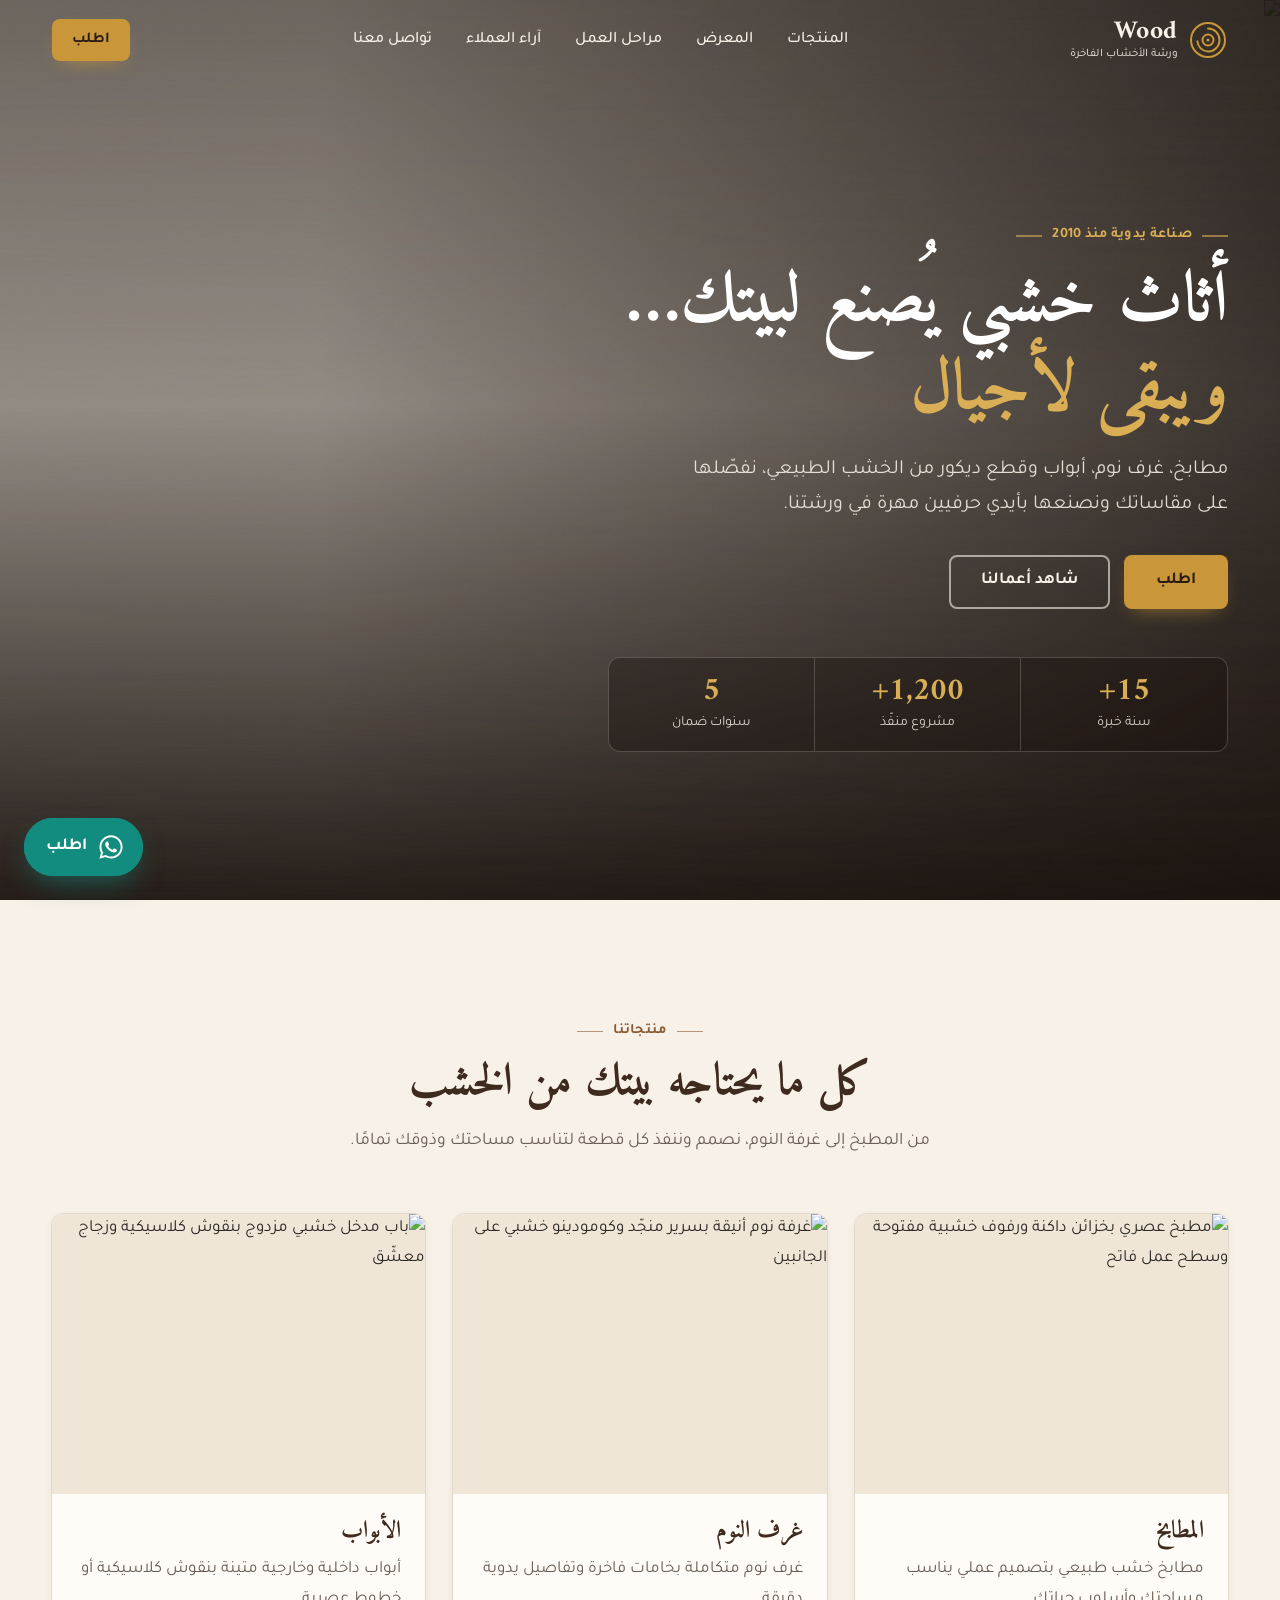
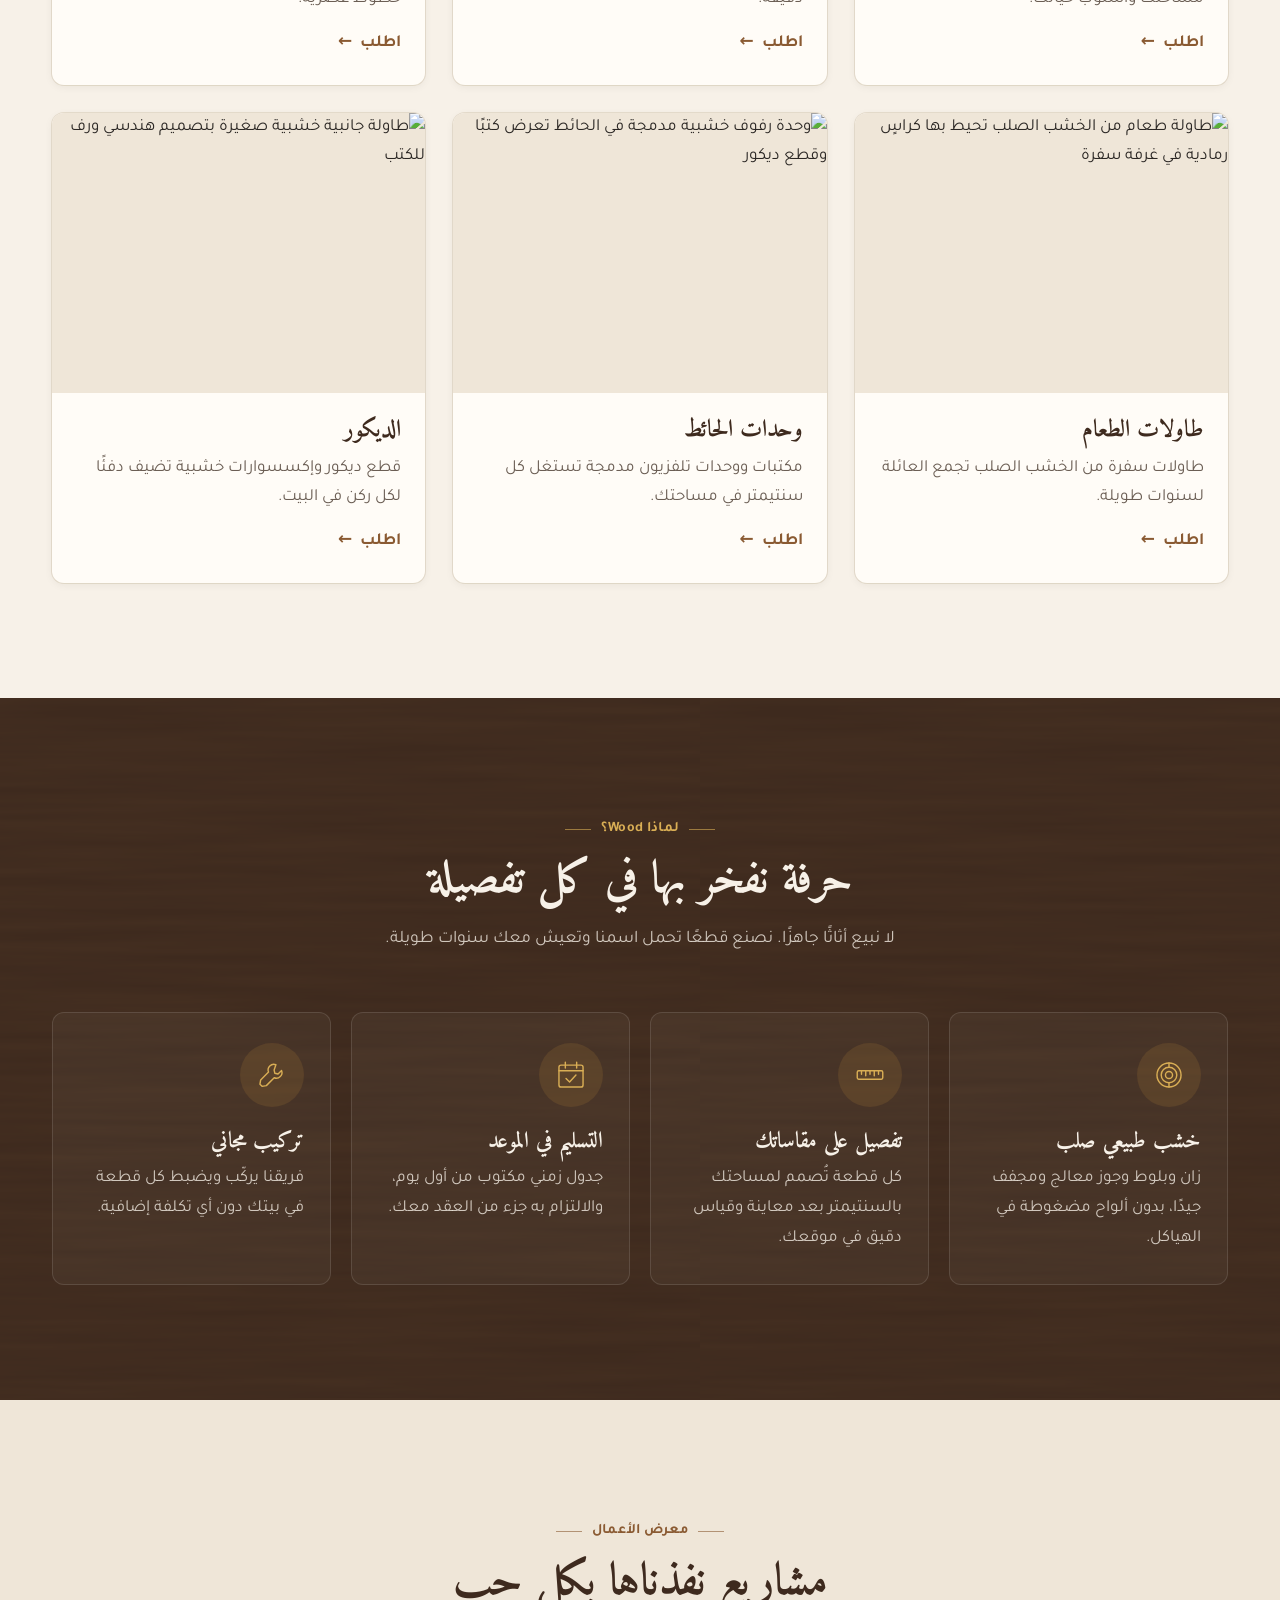
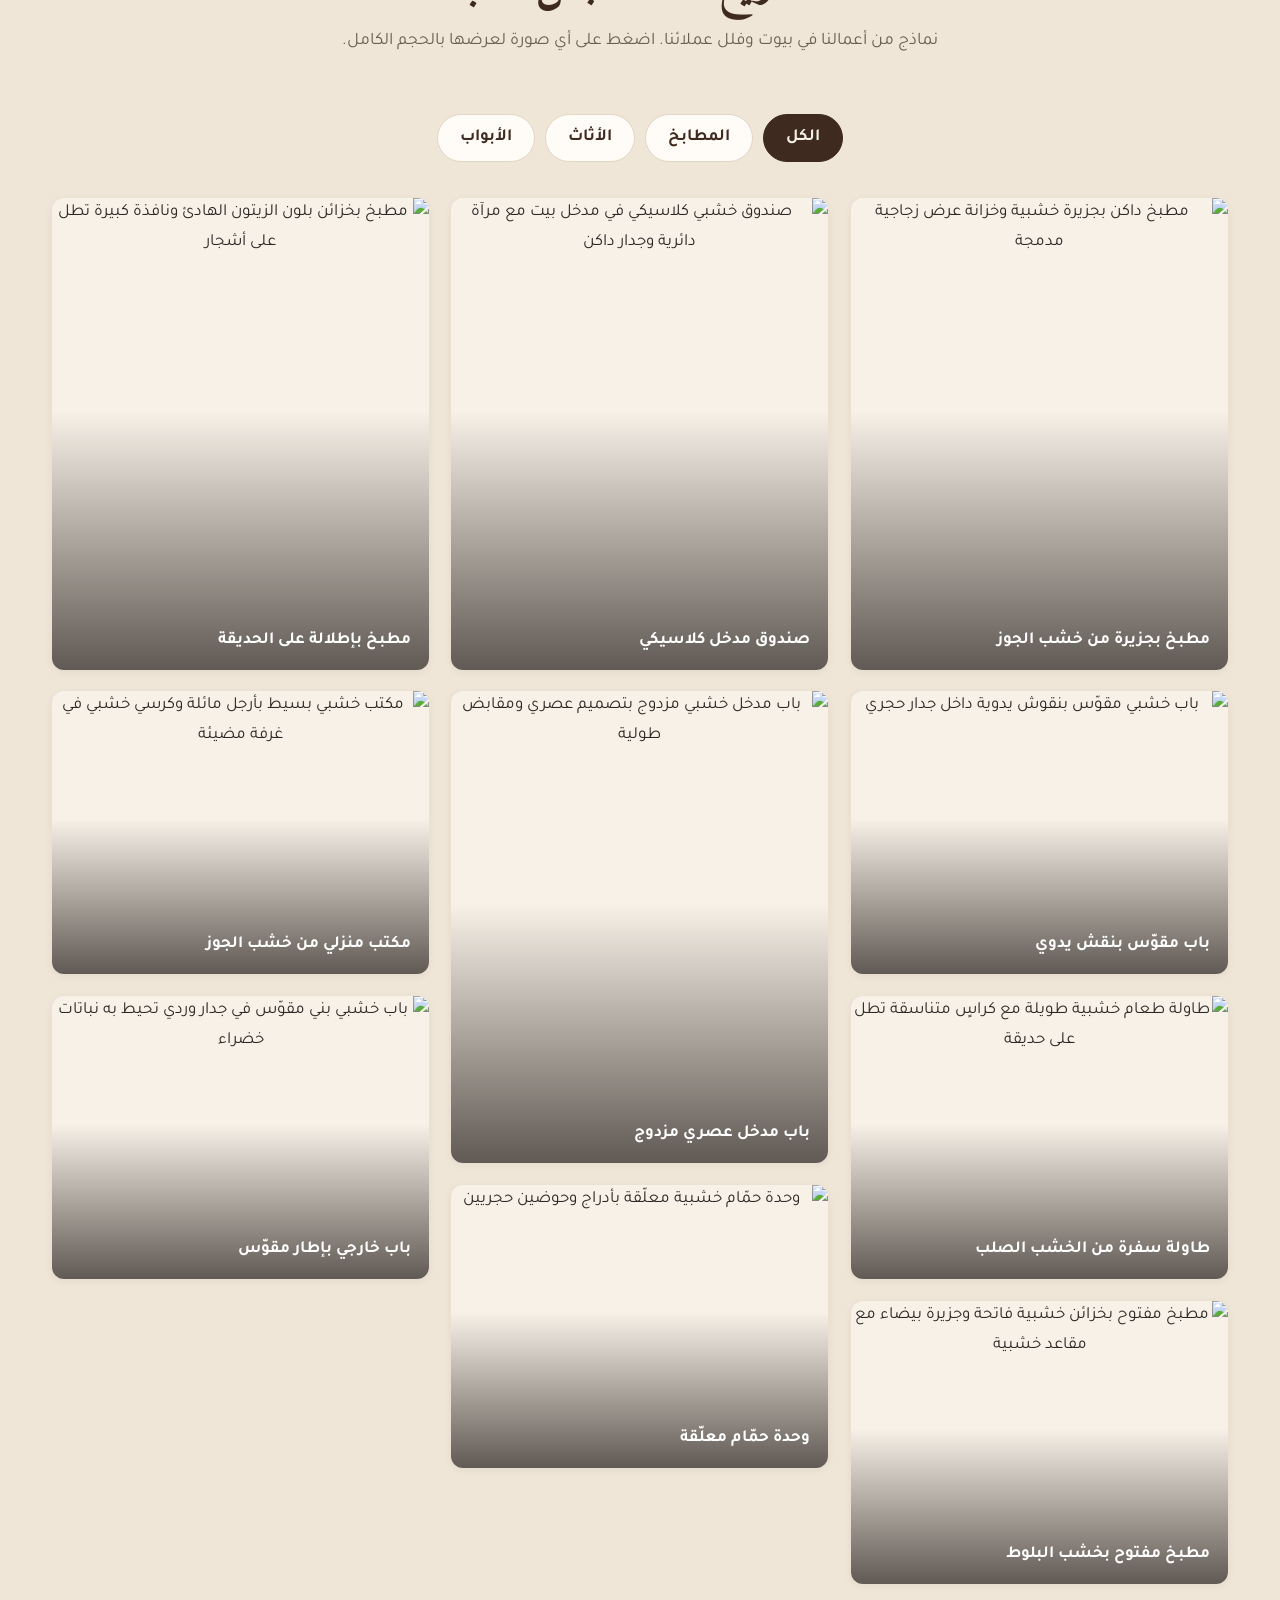
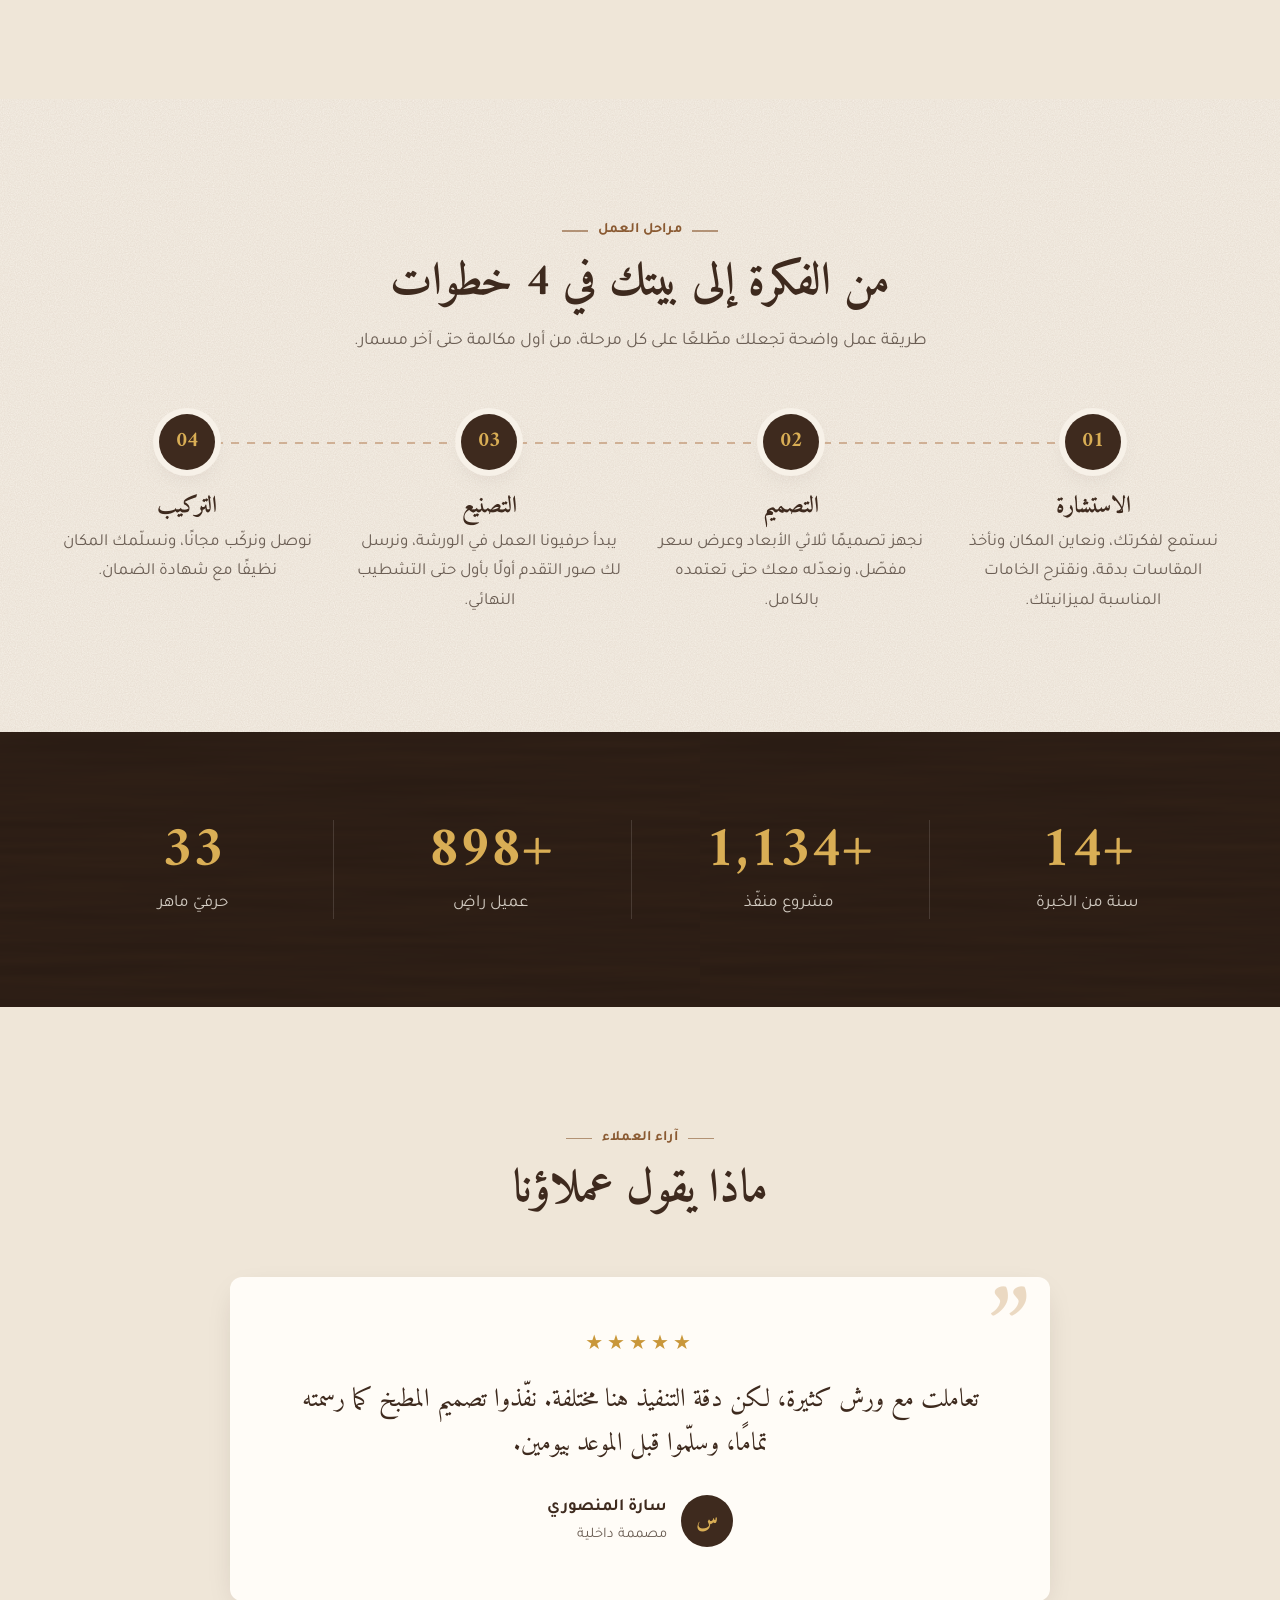
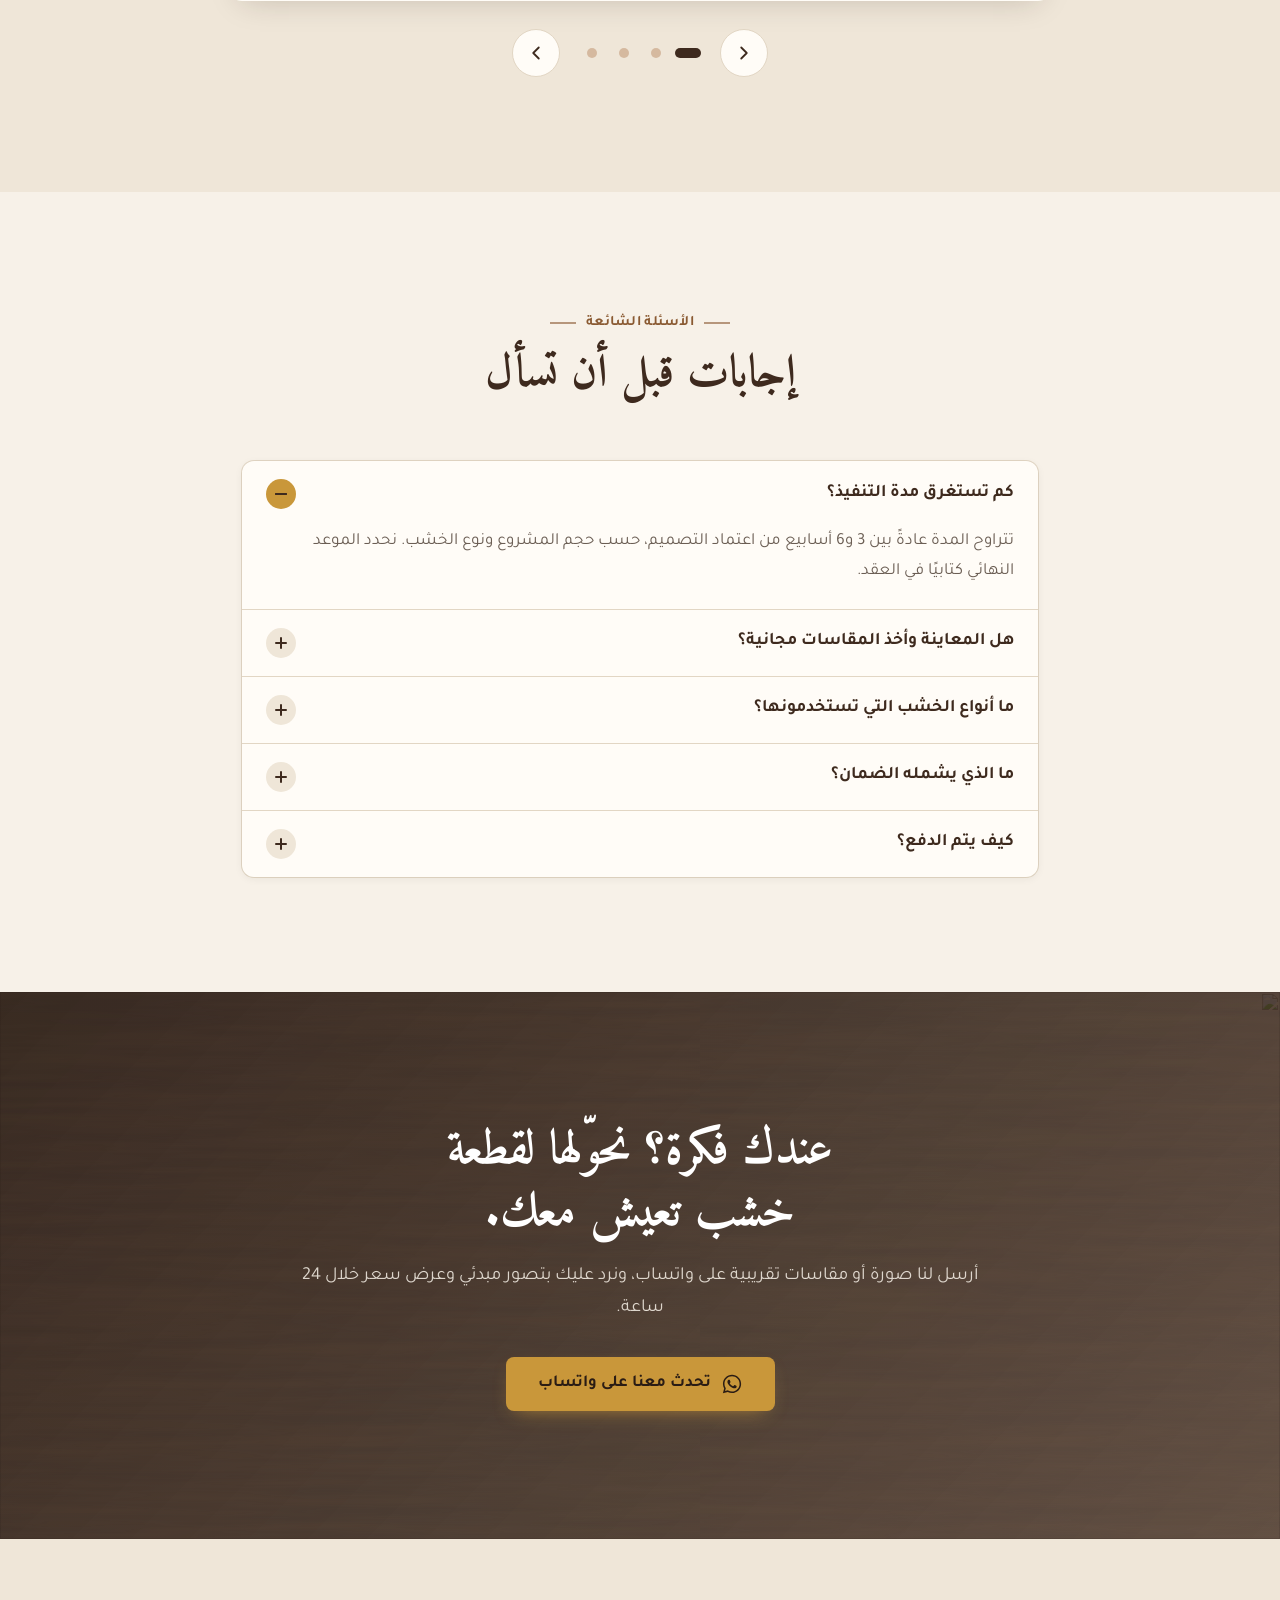
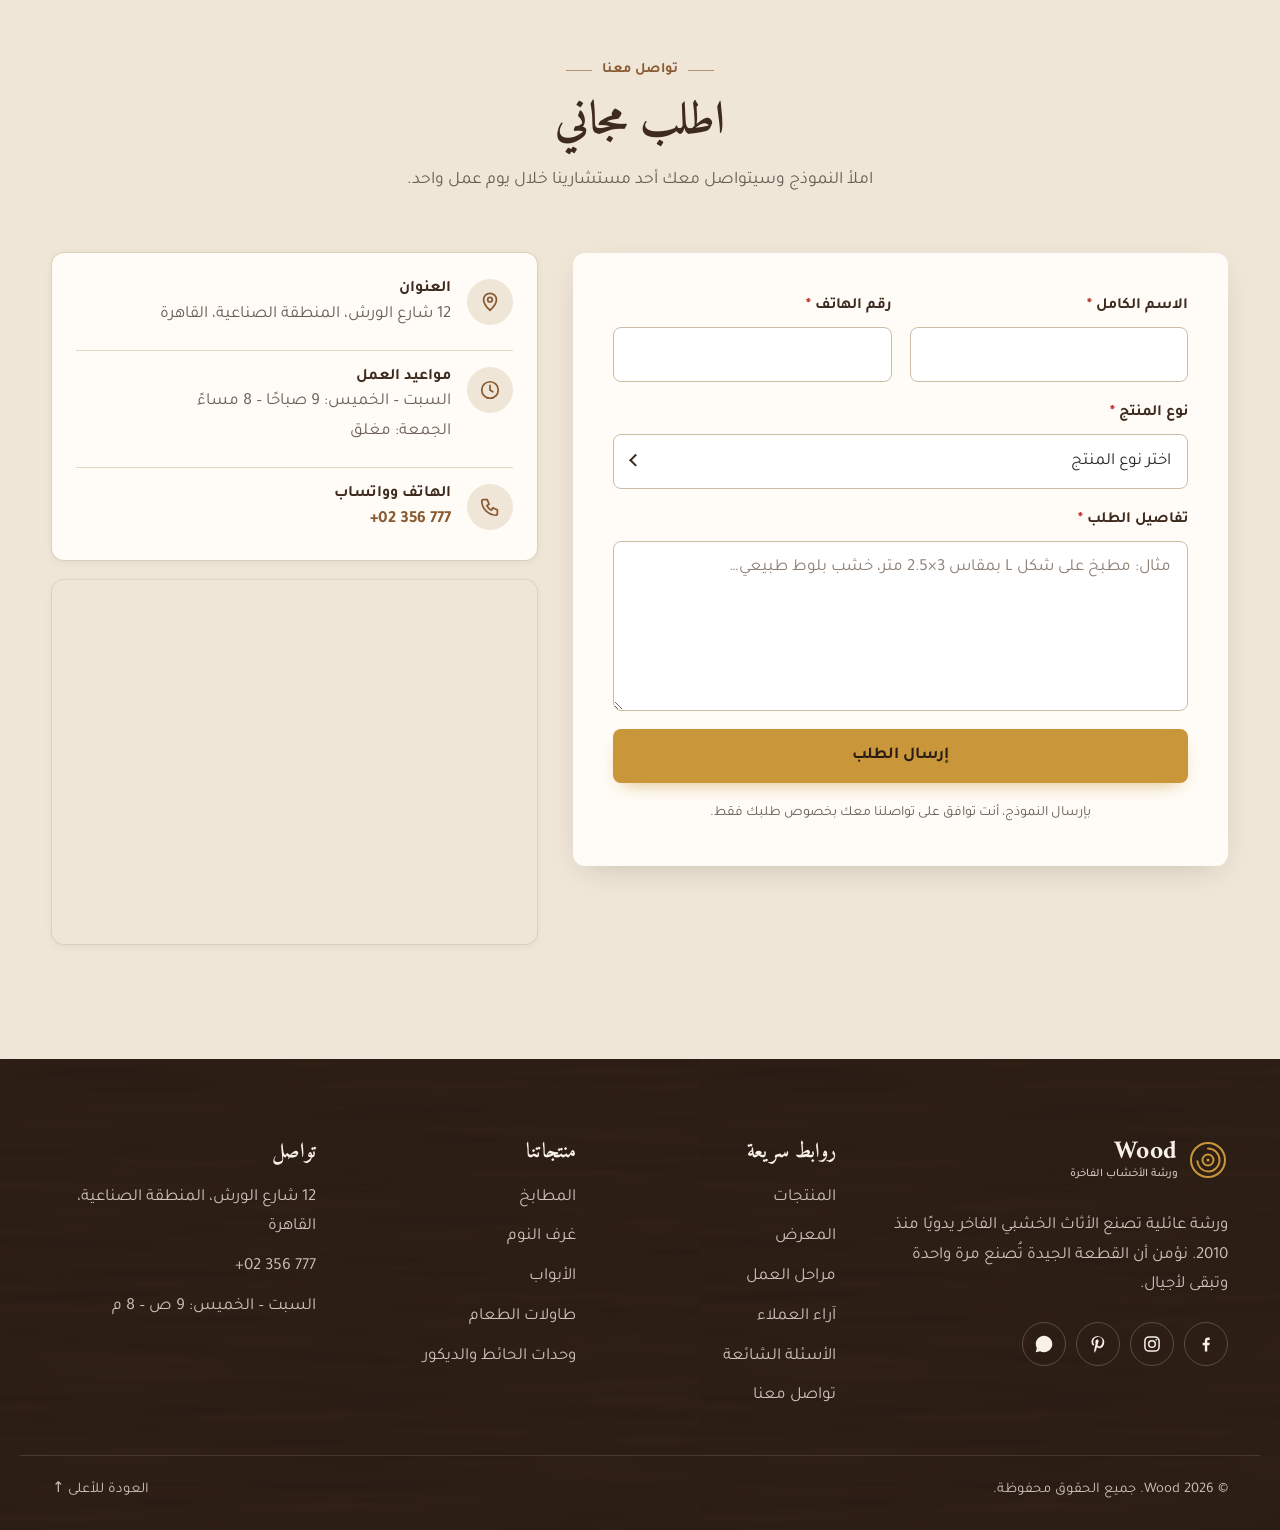
==== commit e6e54a65: "Shorten call-to-action text in index.html" ====
--- a/index.html
+++ b/index.html
@@ -15,7 +15,7 @@
   <meta property="og:locale" content="ar_AR">
   <meta property="og:site_name" content="Wood">
   <meta property="og:title" content="Wood | أثاث خشبي فاخر يُصنع لبيتك">
-  <meta property="og:description" content="مطابخ، غرف نوم، أبواب وقطع ديكور من الخشب الطبيعي تُصنع يدويًا على مقاساتك. اطلب عرض سعر عبر واتساب.">
+  <meta property="og:description" content="مطابخ، غرف نوم، أبواب وقطع ديكور من الخشب الطبيعي تُصنع يدويًا على مقاساتك. اطلب عبر واتساب.">
   <meta property="og:url" content="https://www.example.com/">
   <meta property="og:image" content="https://images.unsplash.com/photo-1601058268499-e52658b8bb88?auto=format&fit=crop&w=1200&h=630&q=80">
   <meta property="og:image:width" content="1200">
@@ -94,11 +94,11 @@
           <li><a class="nav__link" href="#reviews">آراء العملاء</a></li>
           <li><a class="nav__link" href="#contact">تواصل معنا</a></li>
         </ul>
-        <a class="btn btn--primary nav__cta" href="#contact">اطلب عرض سعر</a>
+        <a class="btn btn--primary nav__cta" href="#contact">اطلب</a>
       </nav>
 
       <div class="header-actions">
-        <a class="btn btn--primary btn--sm header-cta" href="#contact">اطلب عرض سعر</a>
+        <a class="btn btn--primary btn--sm header-cta" href="#contact">اطلب</a>
         <button class="nav-toggle" type="button" aria-expanded="false" aria-controls="site-nav" aria-label="فتح القائمة" data-nav-toggle>
           <span class="nav-toggle__bar"></span>
           <span class="nav-toggle__bar"></span>
@@ -129,7 +129,7 @@
           <h1 class="hero__title reveal" id="hero-title" style="--d:80ms">أثاث خشبي يُصنع لبيتك…<br><span>ويبقى لأجيال</span></h1>
           <p class="hero__lead reveal" style="--d:160ms">مطابخ، غرف نوم، أبواب وقطع ديكور من الخشب الطبيعي، نفصّلها على مقاساتك ونصنعها بأيدي حرفيين مهرة في ورشتنا.</p>
           <div class="hero__actions reveal" style="--d:240ms">
-            <a class="btn btn--primary btn--lg" href="#contact">اطلب عرض سعر</a>
+            <a class="btn btn--primary btn--lg" href="#contact">اطلب</a>
             <a class="btn btn--ghost btn--lg" href="#gallery">شاهد أعمالنا</a>
           </div>
         </div>
@@ -173,7 +173,7 @@
             <div class="product-card__body">
               <h3 class="product-card__title">المطابخ</h3>
               <p class="product-card__text">مطابخ خشب طبيعي بتصميم عملي يناسب مساحتك وأسلوب حياتك.</p>
-              <a class="text-link" href="#contact" data-product="kitchen">اطلب عرض سعر <span aria-hidden="true" class="arrow">←</span></a>
+              <a class="text-link" href="#contact" data-product="kitchen">اطلب <span aria-hidden="true" class="arrow">←</span></a>
             </div>
           </li>
 
@@ -189,7 +189,7 @@
             <div class="product-card__body">
               <h3 class="product-card__title">غرف النوم</h3>
               <p class="product-card__text">غرف نوم متكاملة بخامات فاخرة وتفاصيل يدوية دقيقة.</p>
-              <a class="text-link" href="#contact" data-product="bedroom">اطلب عرض سعر <span aria-hidden="true" class="arrow">←</span></a>
+              <a class="text-link" href="#contact" data-product="bedroom">اطلب <span aria-hidden="true" class="arrow">←</span></a>
             </div>
           </li>
 
@@ -205,7 +205,7 @@
             <div class="product-card__body">
               <h3 class="product-card__title">الأبواب</h3>
               <p class="product-card__text">أبواب داخلية وخارجية متينة بنقوش كلاسيكية أو خطوط عصرية.</p>
-              <a class="text-link" href="#contact" data-product="door">اطلب عرض سعر <span aria-hidden="true" class="arrow">←</span></a>
+              <a class="text-link" href="#contact" data-product="door">اطلب <span aria-hidden="true" class="arrow">←</span></a>
             </div>
           </li>
 
@@ -221,7 +221,7 @@
             <div class="product-card__body">
               <h3 class="product-card__title">طاولات الطعام</h3>
               <p class="product-card__text">طاولات سفرة من الخشب الصلب تجمع العائلة لسنوات طويلة.</p>
-              <a class="text-link" href="#contact" data-product="dining">اطلب عرض سعر <span aria-hidden="true" class="arrow">←</span></a>
+              <a class="text-link" href="#contact" data-product="dining">اطلب <span aria-hidden="true" class="arrow">←</span></a>
             </div>
           </li>
 
@@ -237,7 +237,7 @@
             <div class="product-card__body">
               <h3 class="product-card__title">وحدات الحائط</h3>
               <p class="product-card__text">مكتبات ووحدات تلفزيون مدمجة تستغل كل سنتيمتر في مساحتك.</p>
-              <a class="text-link" href="#contact" data-product="wall-unit">اطلب عرض سعر <span aria-hidden="true" class="arrow">←</span></a>
+              <a class="text-link" href="#contact" data-product="wall-unit">اطلب <span aria-hidden="true" class="arrow">←</span></a>
             </div>
           </li>
 
@@ -253,7 +253,7 @@
             <div class="product-card__body">
               <h3 class="product-card__title">الديكور</h3>
               <p class="product-card__text">قطع ديكور وإكسسوارات خشبية تضيف دفئًا لكل ركن في البيت.</p>
-              <a class="text-link" href="#contact" data-product="decor">اطلب عرض سعر <span aria-hidden="true" class="arrow">←</span></a>
+              <a class="text-link" href="#contact" data-product="decor">اطلب <span aria-hidden="true" class="arrow">←</span></a>
             </div>
           </li>
         </ul>
@@ -594,7 +594,7 @@
       <div class="container">
         <header class="section-head reveal">
           <p class="eyebrow">تواصل معنا</p>
-          <h2 class="section-title" id="contact-title">اطلب عرض سعر مجاني</h2>
+          <h2 class="section-title" id="contact-title">اطلب مجاني</h2>
           <p class="section-lead">املأ النموذج وسيتواصل معك أحد مستشارينا خلال يوم عمل واحد.</p>
         </header>
 
@@ -771,7 +771,7 @@
   <!-- Floating WhatsApp button -->
   <a class="wa-float" href="https://wa.me/02356777?text=%D9%85%D8%B1%D8%AD%D8%A8%D9%8B%D8%A7%D8%8C%20%D8%A3%D9%88%D8%AF%20%D8%B7%D9%84%D8%A8%20%D8%B9%D8%B1%D8%B6%20%D8%B3%D8%B9%D8%B1%20%D9%84%D9%82%D8%B7%D8%B9%D8%A9%20%D8%AE%D8%B4%D8%A8%D9%8A%D8%A9" target="_blank" rel="noopener" aria-label="تواصل معنا على واتساب">
     <svg viewBox="0 0 24 24" aria-hidden="true" focusable="false"><path fill="currentColor" d="M12.04 2C6.58 2 2.13 6.45 2.13 11.91c0 1.75.46 3.45 1.32 4.95L2.05 22l5.25-1.38c1.45.79 3.08 1.21 4.74 1.21 5.46 0 9.91-4.45 9.91-9.91C21.95 6.45 17.5 2 12.04 2zm0 18.15c-1.48 0-2.93-.4-4.2-1.15l-.3-.18-3.12.82.83-3.04-.2-.31a8.2 8.2 0 0 1-1.26-4.38c0-4.54 3.7-8.24 8.25-8.24 4.54 0 8.24 3.7 8.24 8.24 0 4.55-3.7 8.24-8.24 8.24zm4.52-6.16c-.25-.12-1.47-.72-1.69-.81-.23-.08-.39-.12-.56.13-.17.24-.64.8-.78.97-.14.16-.29.18-.54.06-.25-.13-1.05-.39-1.99-1.23-.74-.66-1.23-1.47-1.38-1.72-.14-.25-.02-.38.11-.5.11-.11.25-.29.37-.43.13-.15.17-.25.25-.42.08-.16.04-.31-.02-.43-.06-.12-.56-1.34-.76-1.84-.2-.48-.41-.42-.56-.43h-.48c-.17 0-.43.06-.66.31-.22.25-.86.85-.86 2.07 0 1.22.89 2.4 1.01 2.56.12.17 1.75 2.67 4.23 3.74.59.26 1.05.41 1.41.52.59.19 1.13.16 1.56.1.48-.07 1.47-.6 1.67-1.18.21-.58.21-1.07.14-1.18-.06-.1-.23-.16-.48-.28z"/></svg>
-    <span class="wa-float__label">اطلب عرض سعر</span>
+    <span class="wa-float__label">اطلب</span>
   </a>
 
   <!-- Lightbox -->
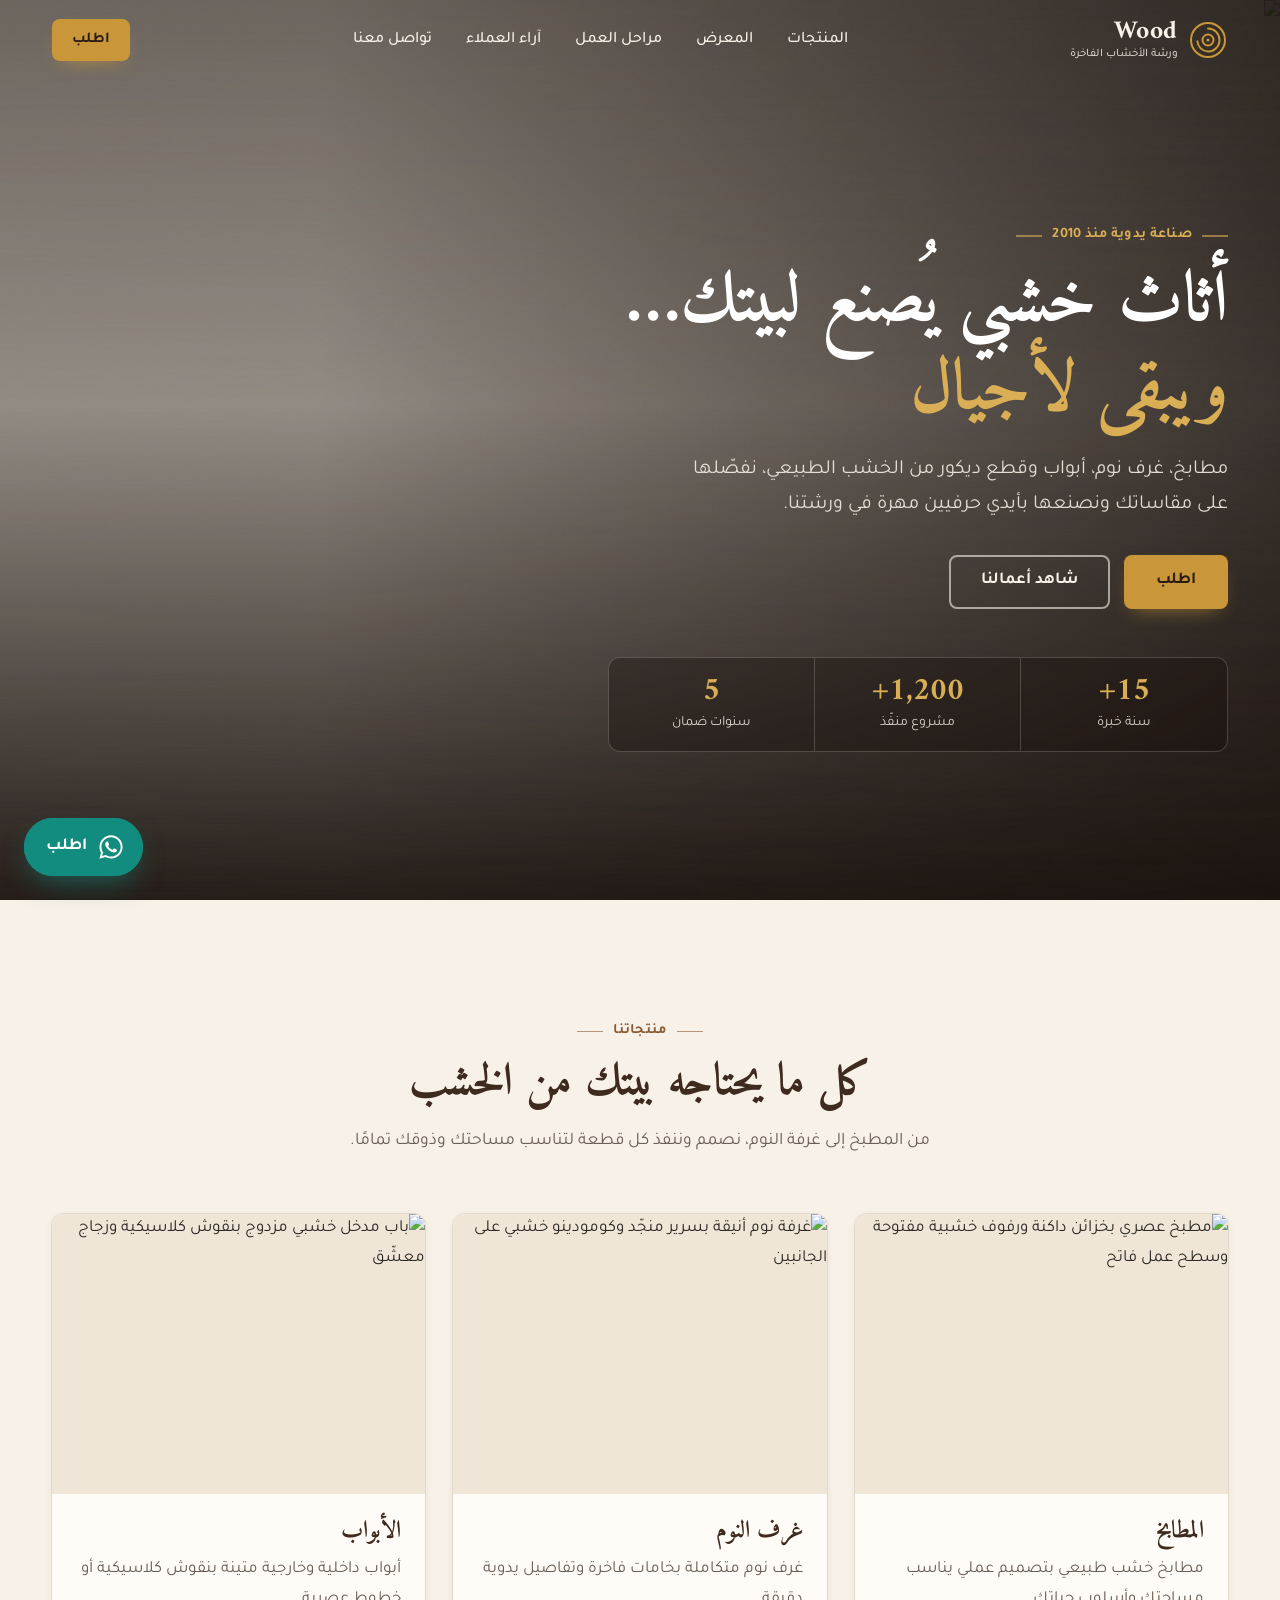
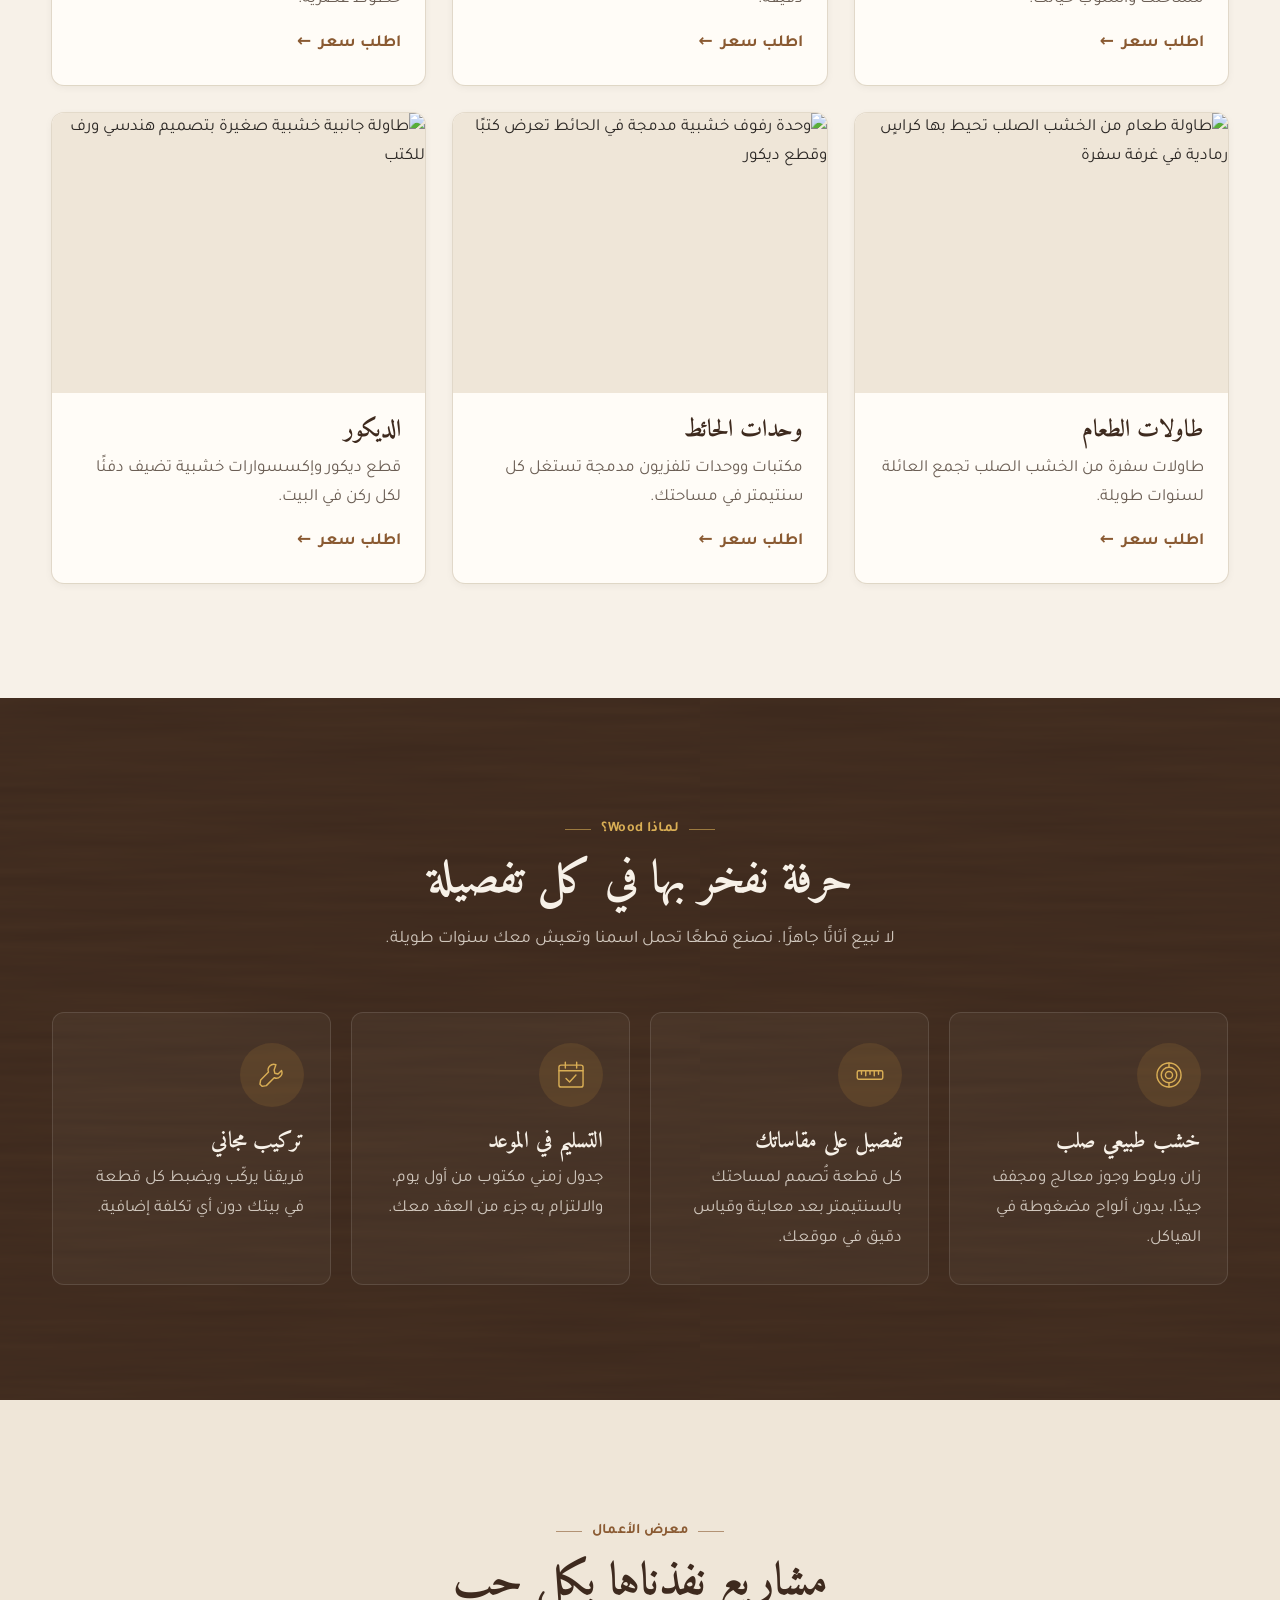
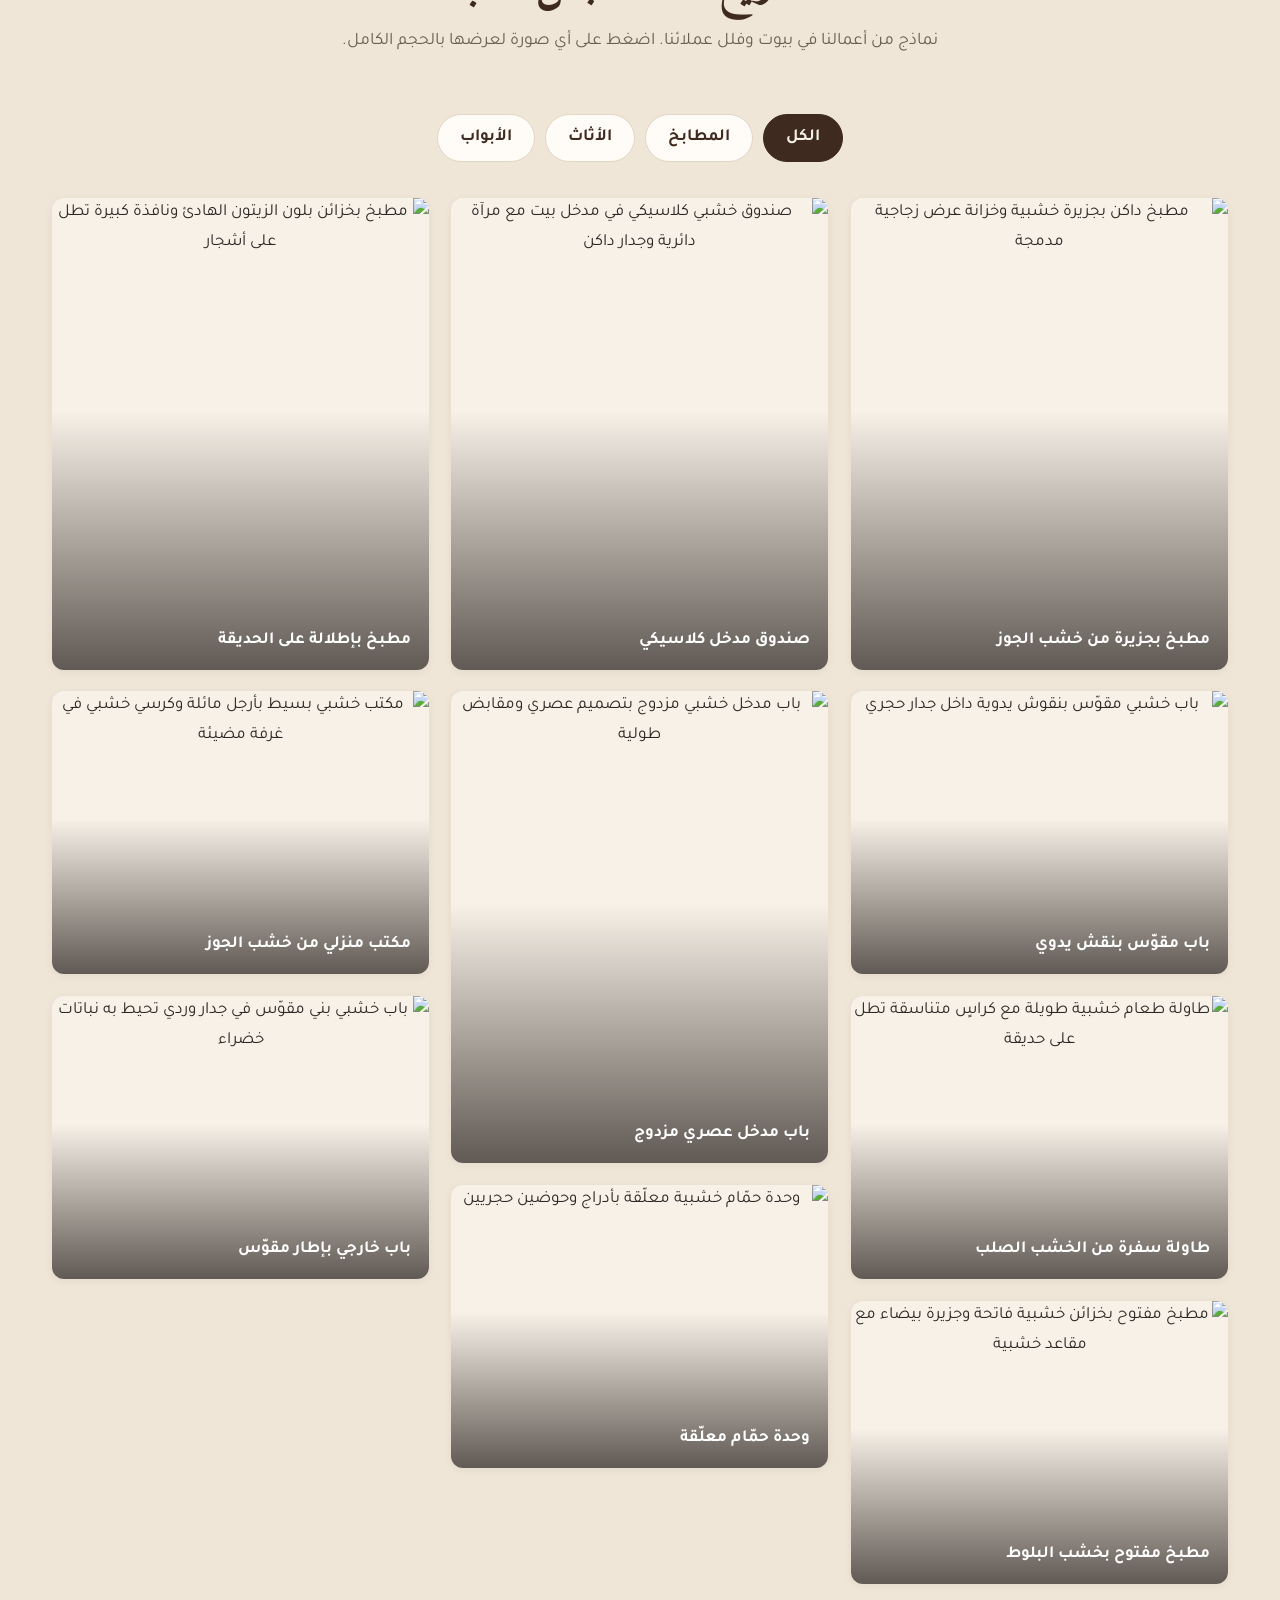
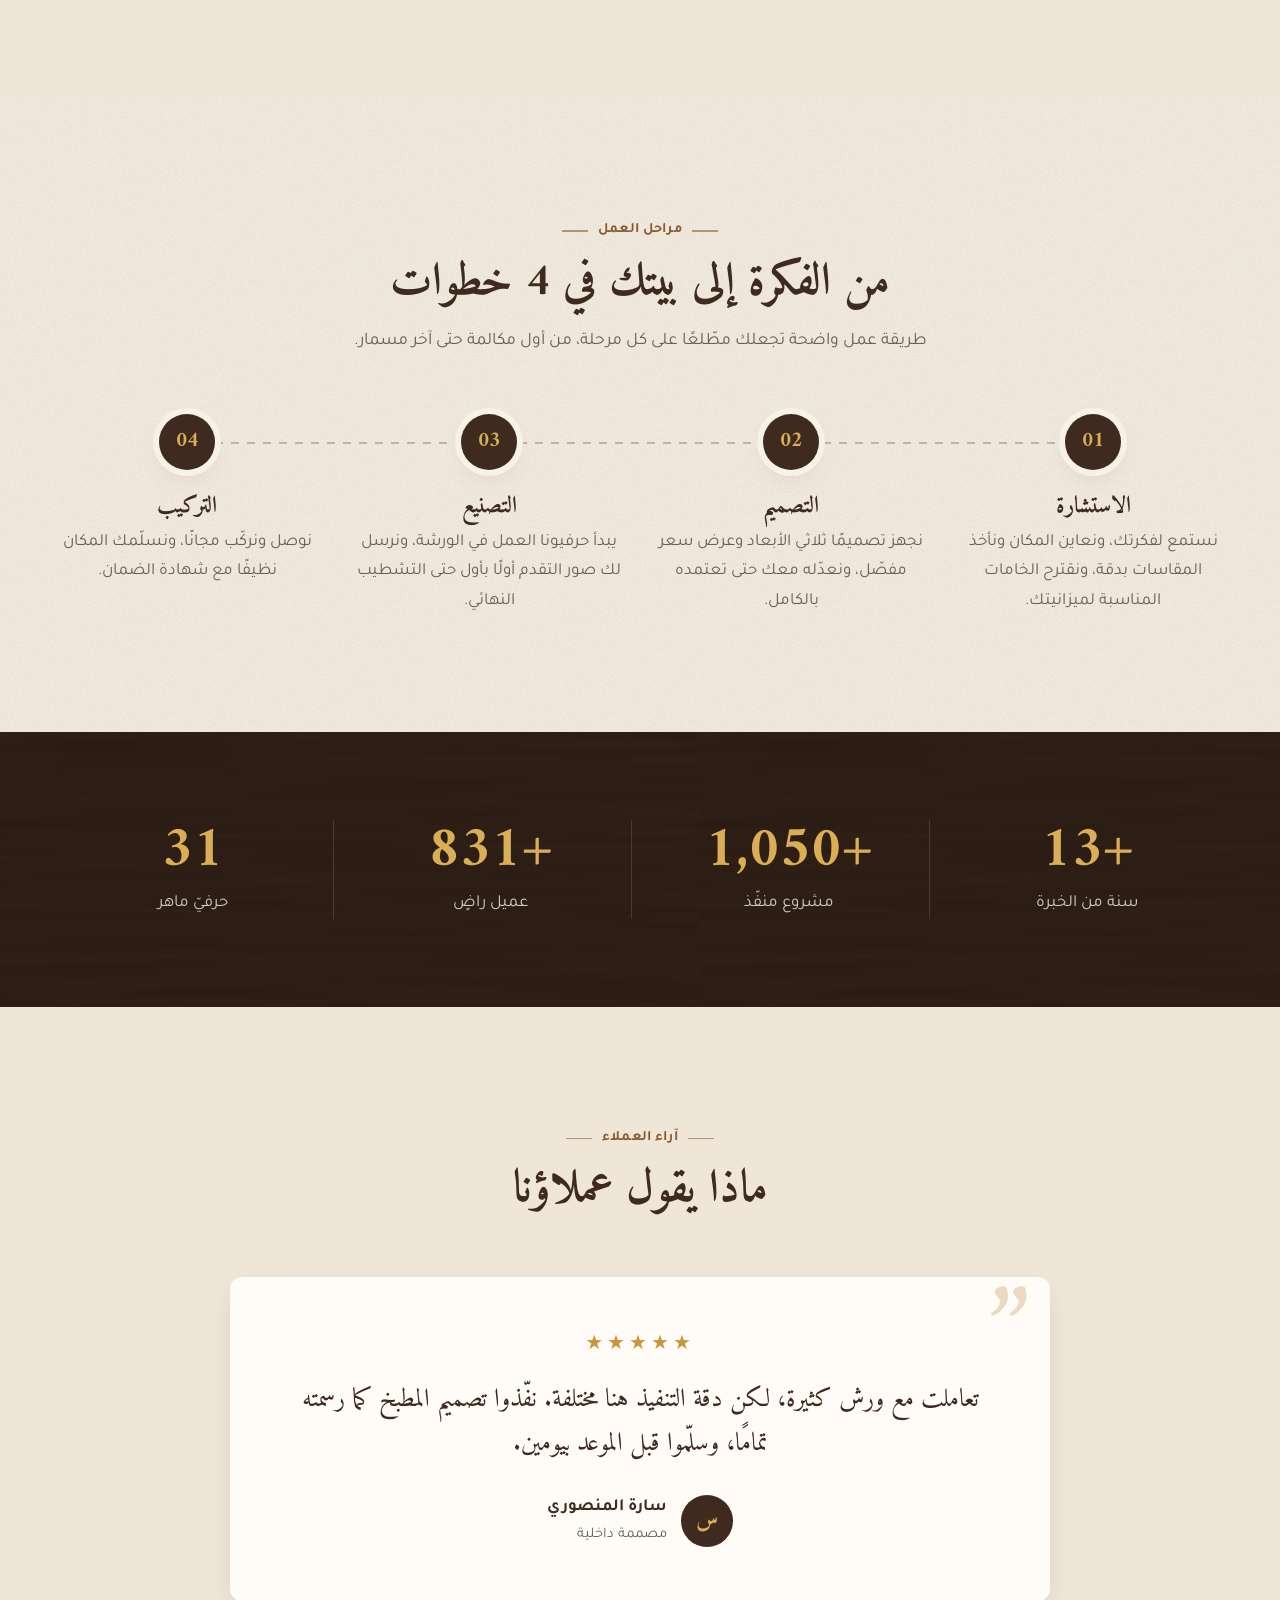
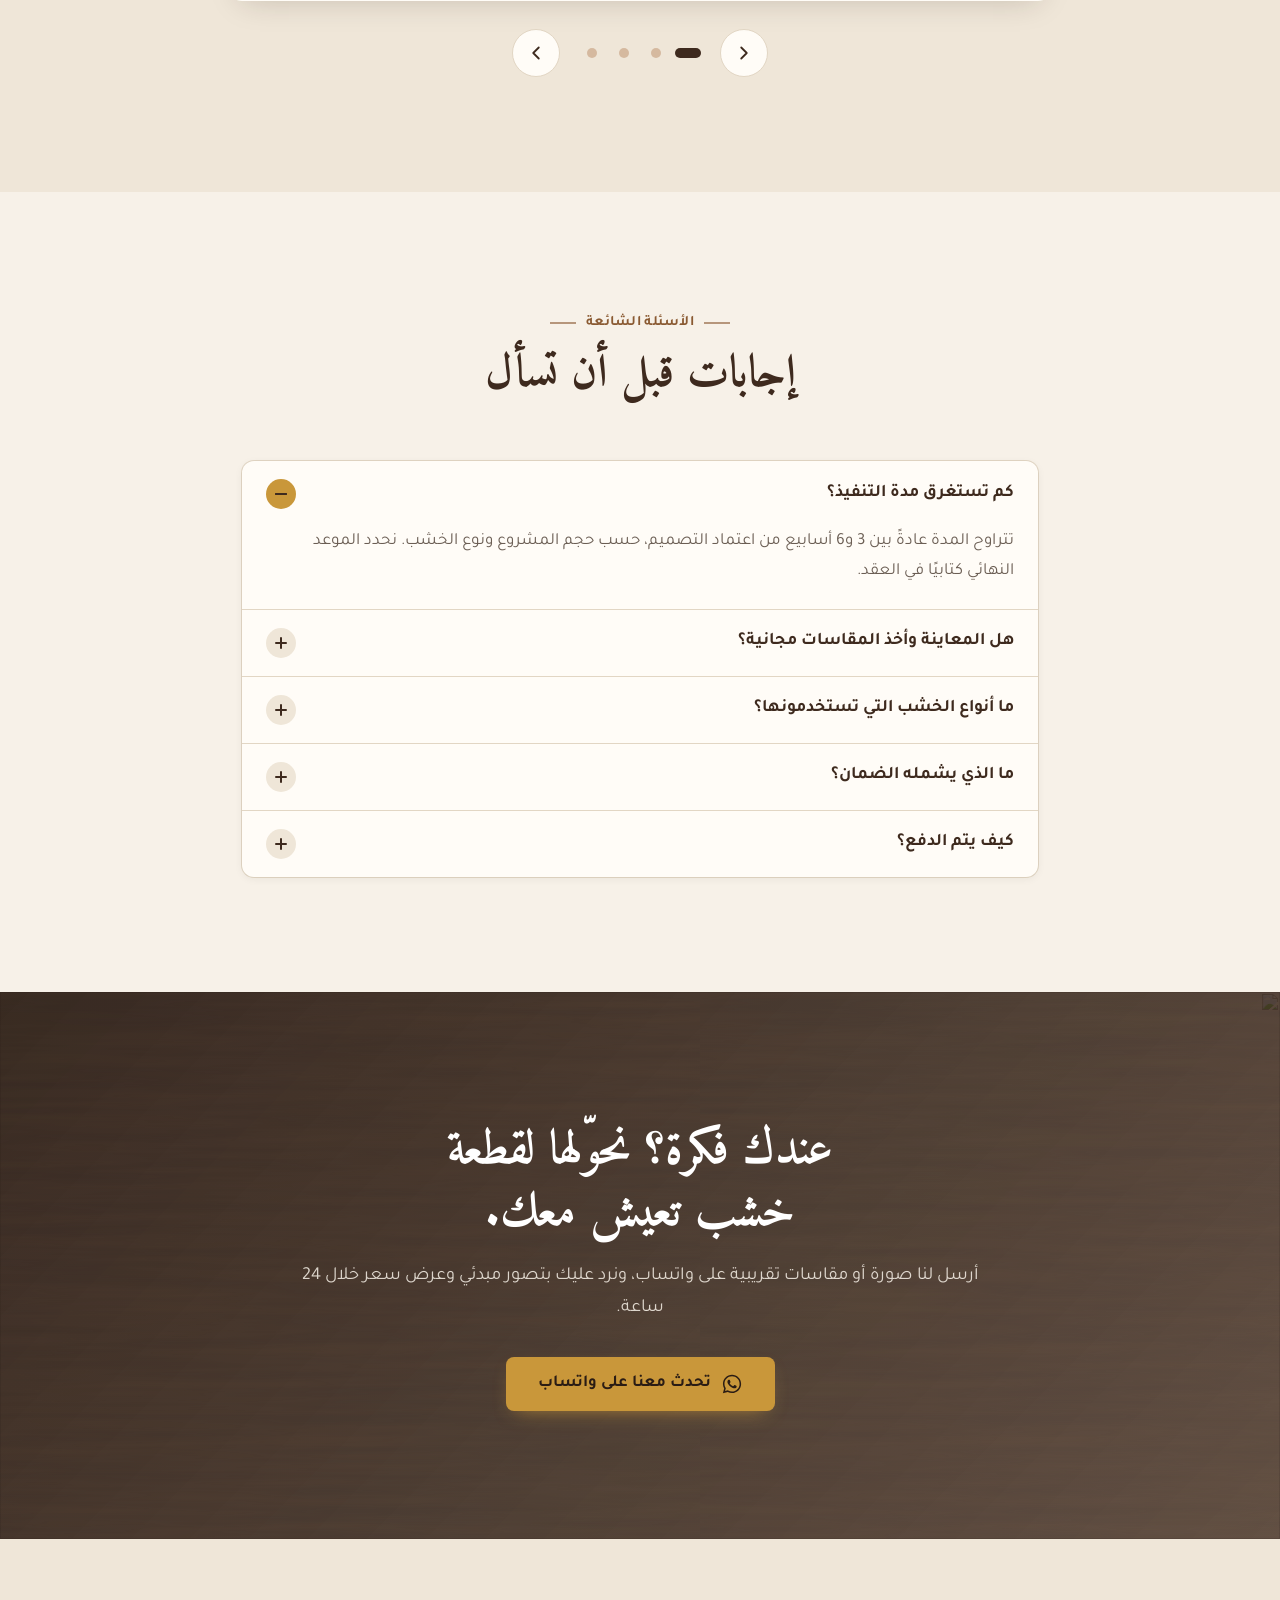
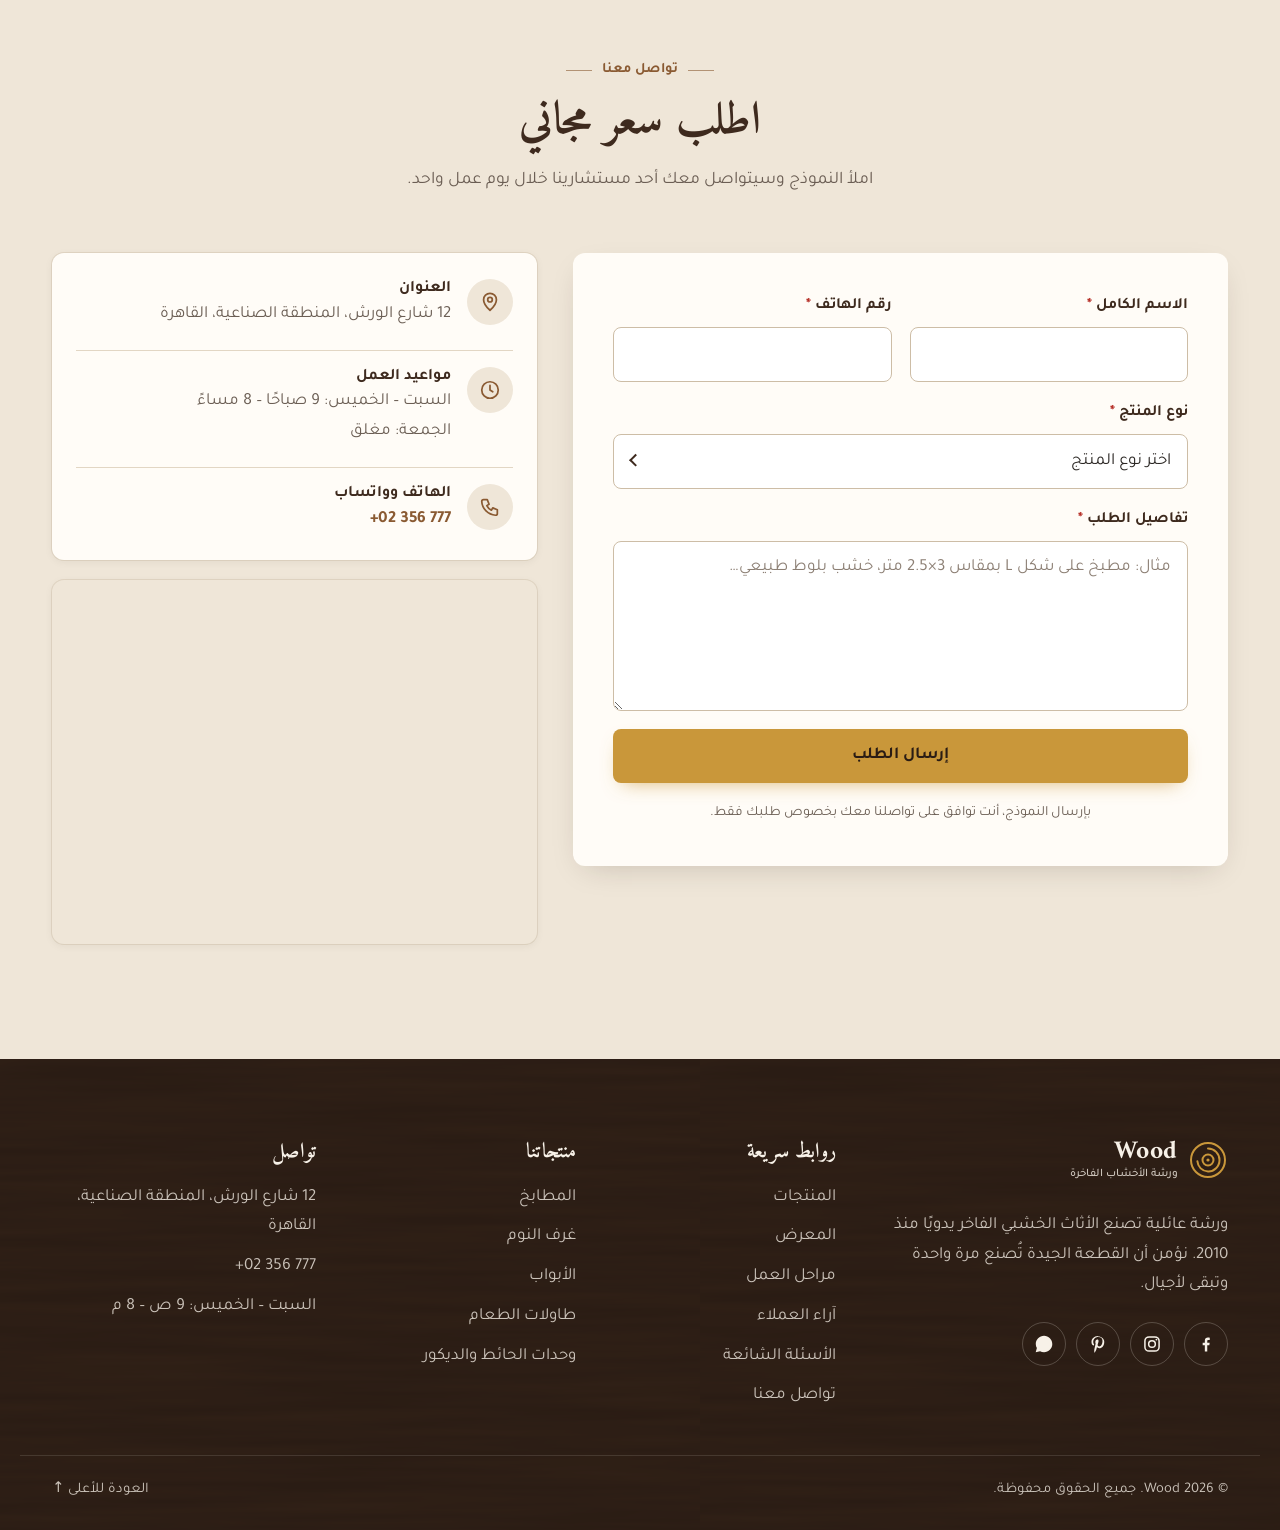
==== commit 07bec79b: "fix: update call-to-action text to specify pricing in index.html" ====
--- a/index.html
+++ b/index.html
@@ -15,7 +15,7 @@
   <meta property="og:locale" content="ar_AR">
   <meta property="og:site_name" content="Wood">
   <meta property="og:title" content="Wood | أثاث خشبي فاخر يُصنع لبيتك">
-  <meta property="og:description" content="مطابخ، غرف نوم، أبواب وقطع ديكور من الخشب الطبيعي تُصنع يدويًا على مقاساتك. اطلب عبر واتساب.">
+  <meta property="og:description" content="مطابخ، غرف نوم، أبواب وقطع ديكور من الخشب الطبيعي تُصنع يدويًا على مقاساتك. اطلب سعر عبر واتساب.">
   <meta property="og:url" content="https://www.example.com/">
   <meta property="og:image" content="https://images.unsplash.com/photo-1601058268499-e52658b8bb88?auto=format&fit=crop&w=1200&h=630&q=80">
   <meta property="og:image:width" content="1200">
@@ -173,7 +173,7 @@
             <div class="product-card__body">
               <h3 class="product-card__title">المطابخ</h3>
               <p class="product-card__text">مطابخ خشب طبيعي بتصميم عملي يناسب مساحتك وأسلوب حياتك.</p>
-              <a class="text-link" href="#contact" data-product="kitchen">اطلب <span aria-hidden="true" class="arrow">←</span></a>
+              <a class="text-link" href="#contact" data-product="kitchen">اطلب سعر <span aria-hidden="true" class="arrow">←</span></a>
             </div>
           </li>
 
@@ -189,7 +189,7 @@
             <div class="product-card__body">
               <h3 class="product-card__title">غرف النوم</h3>
               <p class="product-card__text">غرف نوم متكاملة بخامات فاخرة وتفاصيل يدوية دقيقة.</p>
-              <a class="text-link" href="#contact" data-product="bedroom">اطلب <span aria-hidden="true" class="arrow">←</span></a>
+              <a class="text-link" href="#contact" data-product="bedroom">اطلب سعر <span aria-hidden="true" class="arrow">←</span></a>
             </div>
           </li>
 
@@ -205,7 +205,7 @@
             <div class="product-card__body">
               <h3 class="product-card__title">الأبواب</h3>
               <p class="product-card__text">أبواب داخلية وخارجية متينة بنقوش كلاسيكية أو خطوط عصرية.</p>
-              <a class="text-link" href="#contact" data-product="door">اطلب <span aria-hidden="true" class="arrow">←</span></a>
+              <a class="text-link" href="#contact" data-product="door">اطلب سعر <span aria-hidden="true" class="arrow">←</span></a>
             </div>
           </li>
 
@@ -221,7 +221,7 @@
             <div class="product-card__body">
               <h3 class="product-card__title">طاولات الطعام</h3>
               <p class="product-card__text">طاولات سفرة من الخشب الصلب تجمع العائلة لسنوات طويلة.</p>
-              <a class="text-link" href="#contact" data-product="dining">اطلب <span aria-hidden="true" class="arrow">←</span></a>
+              <a class="text-link" href="#contact" data-product="dining">اطلب سعر <span aria-hidden="true" class="arrow">←</span></a>
             </div>
           </li>
 
@@ -237,7 +237,7 @@
             <div class="product-card__body">
               <h3 class="product-card__title">وحدات الحائط</h3>
               <p class="product-card__text">مكتبات ووحدات تلفزيون مدمجة تستغل كل سنتيمتر في مساحتك.</p>
-              <a class="text-link" href="#contact" data-product="wall-unit">اطلب <span aria-hidden="true" class="arrow">←</span></a>
+              <a class="text-link" href="#contact" data-product="wall-unit">اطلب سعر <span aria-hidden="true" class="arrow">←</span></a>
             </div>
           </li>
 
@@ -253,7 +253,7 @@
             <div class="product-card__body">
               <h3 class="product-card__title">الديكور</h3>
               <p class="product-card__text">قطع ديكور وإكسسوارات خشبية تضيف دفئًا لكل ركن في البيت.</p>
-              <a class="text-link" href="#contact" data-product="decor">اطلب <span aria-hidden="true" class="arrow">←</span></a>
+              <a class="text-link" href="#contact" data-product="decor">اطلب سعر <span aria-hidden="true" class="arrow">←</span></a>
             </div>
           </li>
         </ul>
@@ -594,7 +594,7 @@
       <div class="container">
         <header class="section-head reveal">
           <p class="eyebrow">تواصل معنا</p>
-          <h2 class="section-title" id="contact-title">اطلب مجاني</h2>
+          <h2 class="section-title" id="contact-title">اطلب سعر مجاني</h2>
           <p class="section-lead">املأ النموذج وسيتواصل معك أحد مستشارينا خلال يوم عمل واحد.</p>
         </header>
 
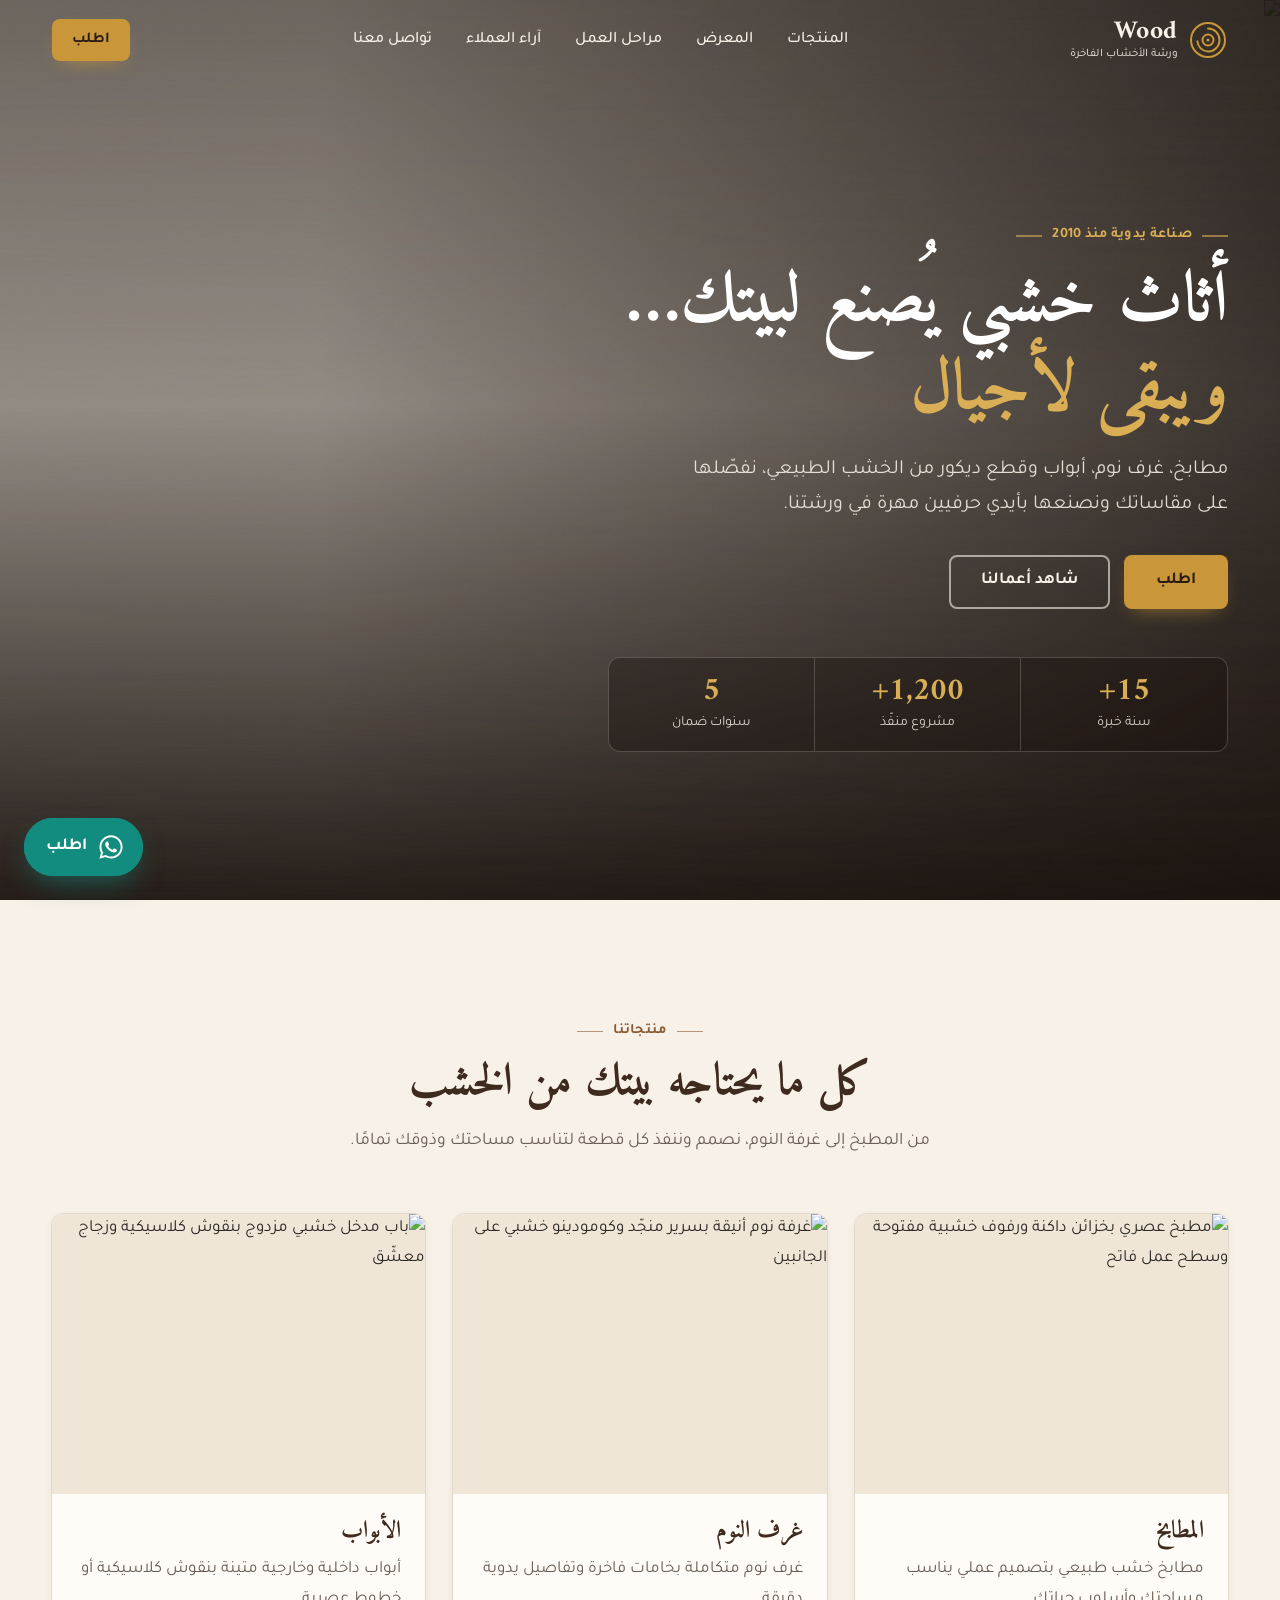
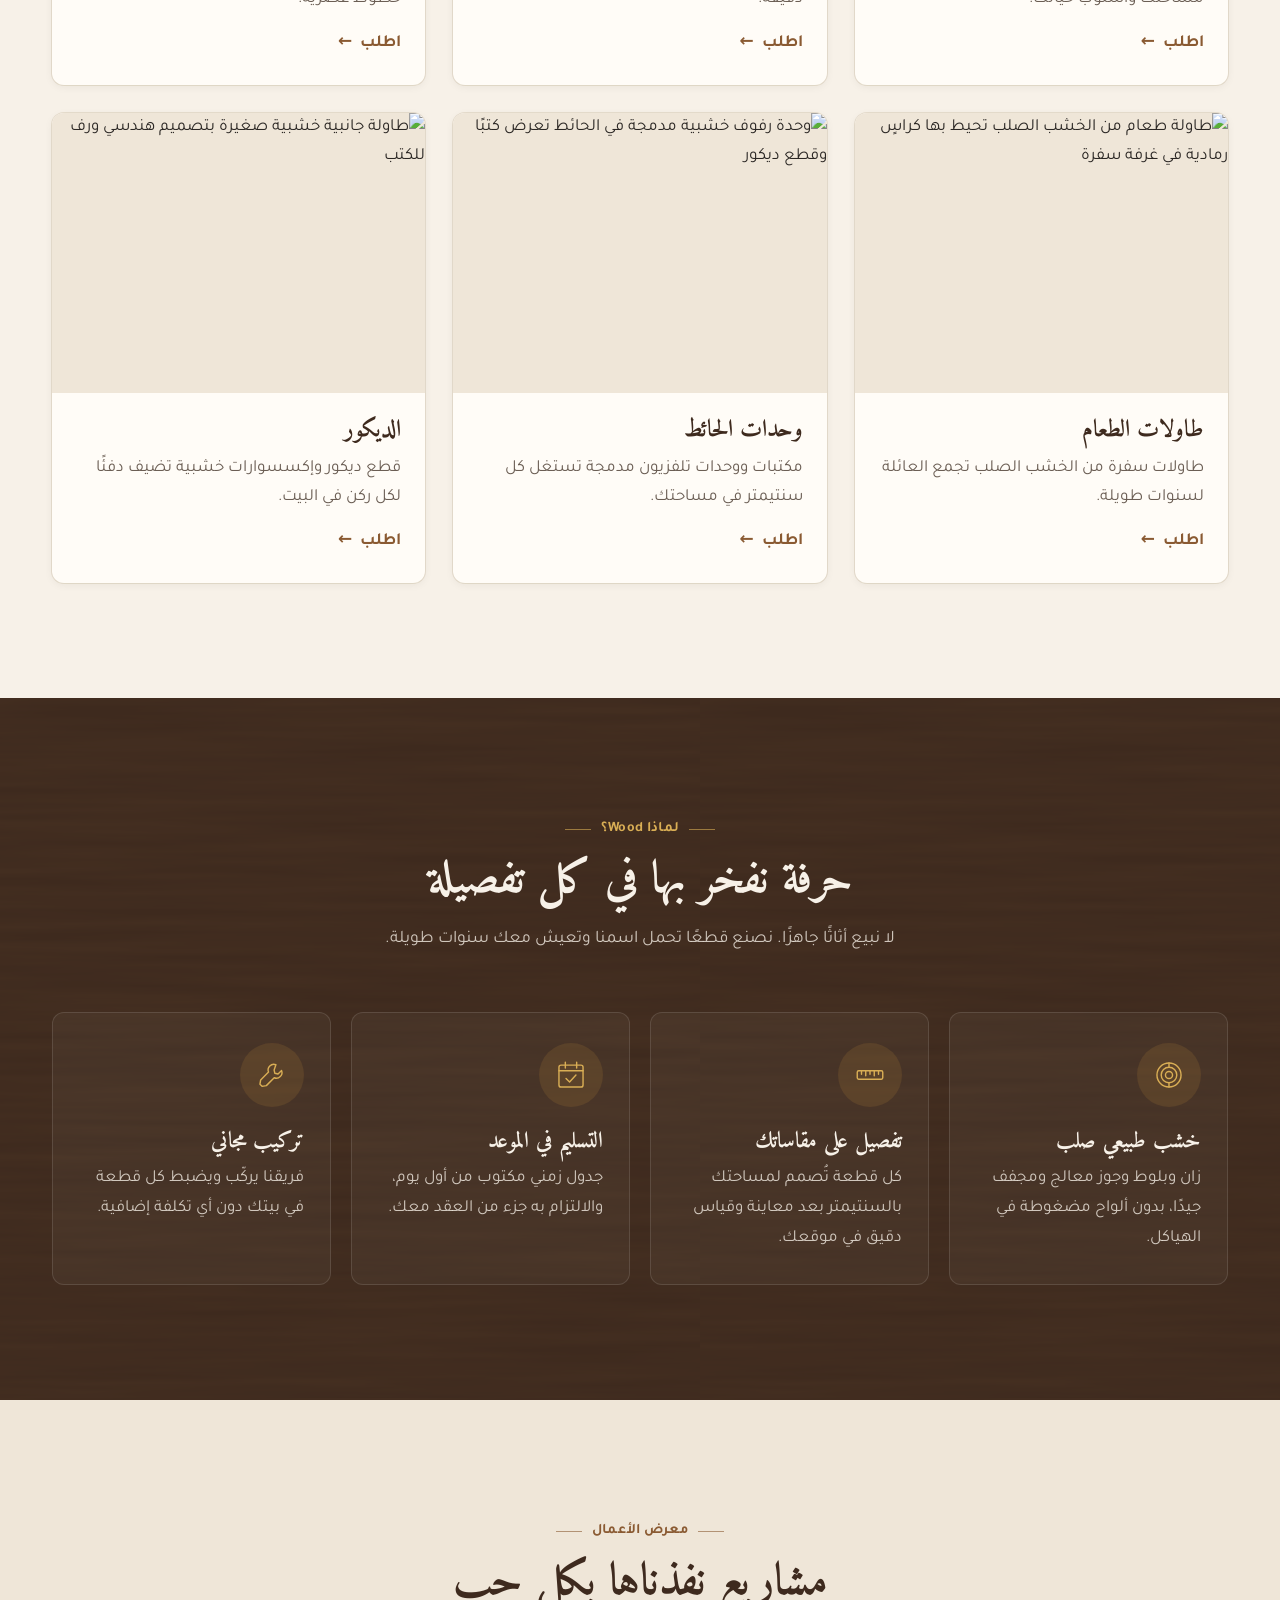
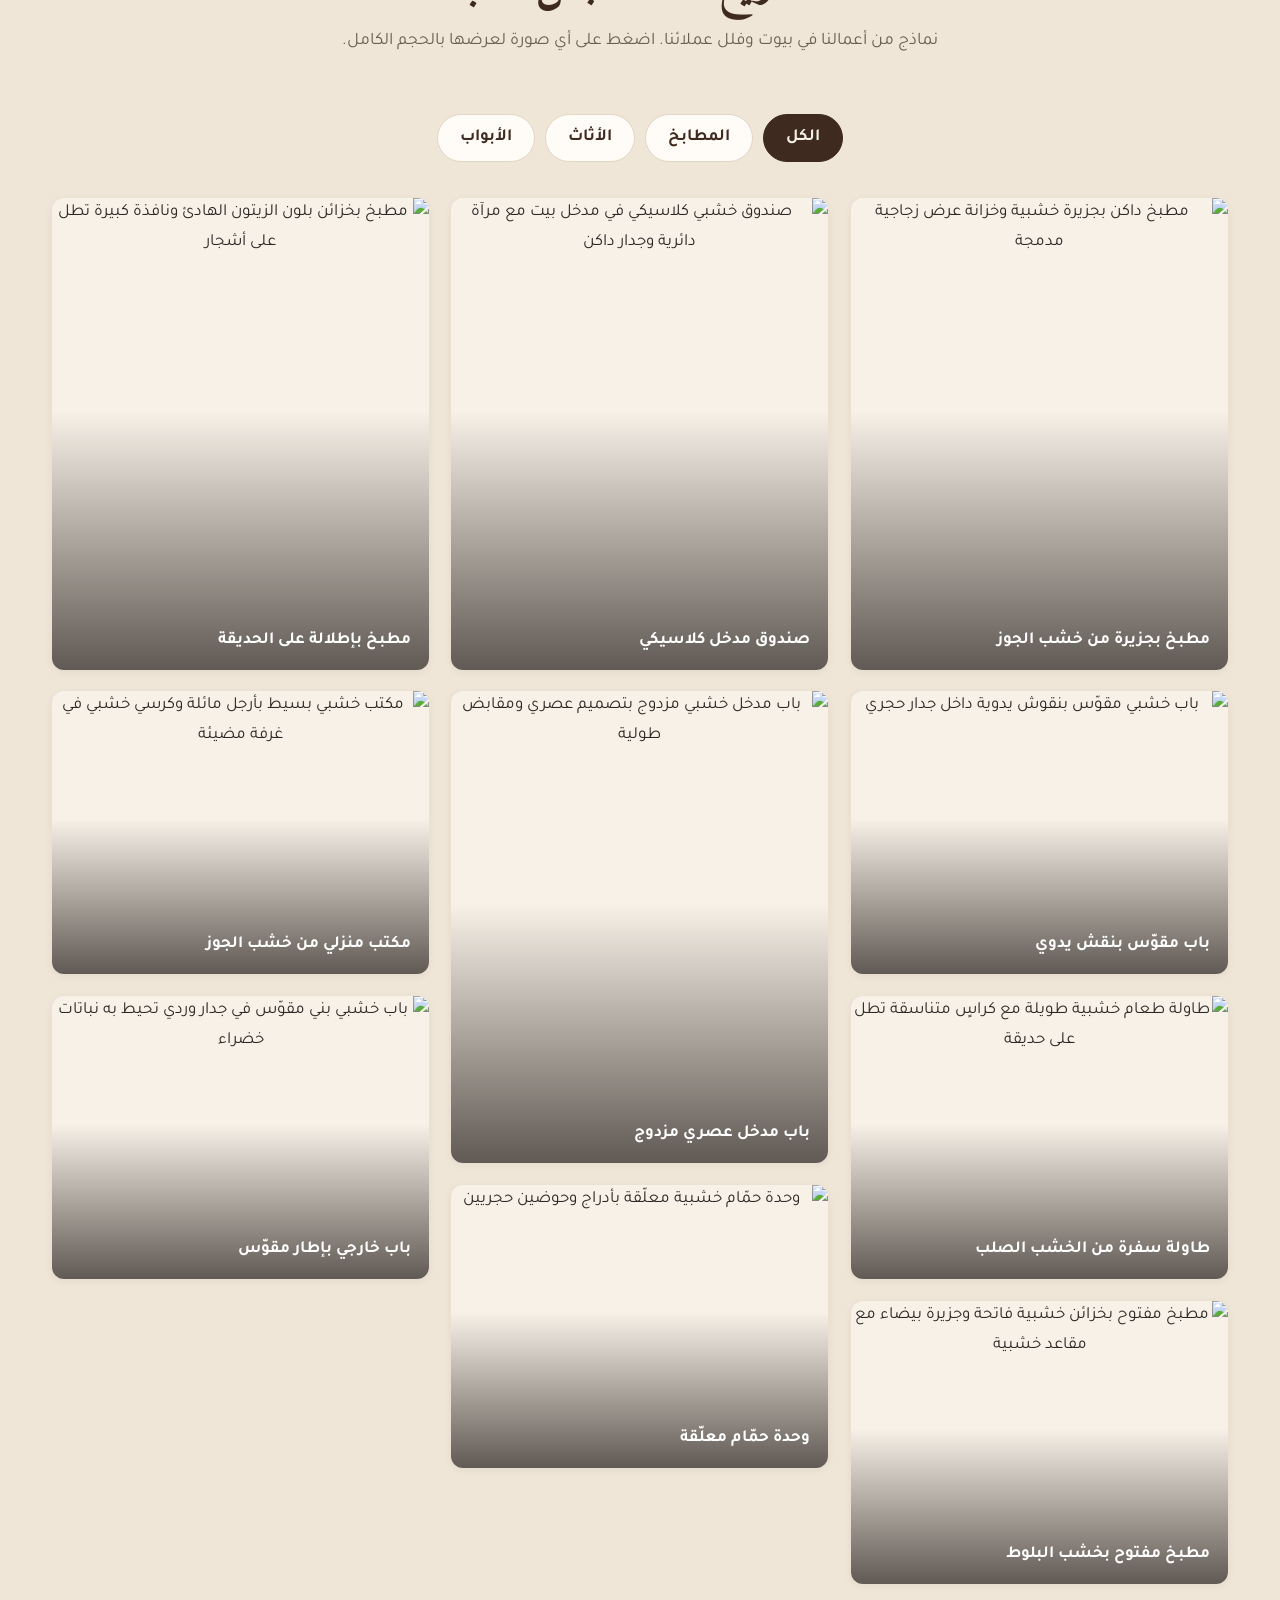
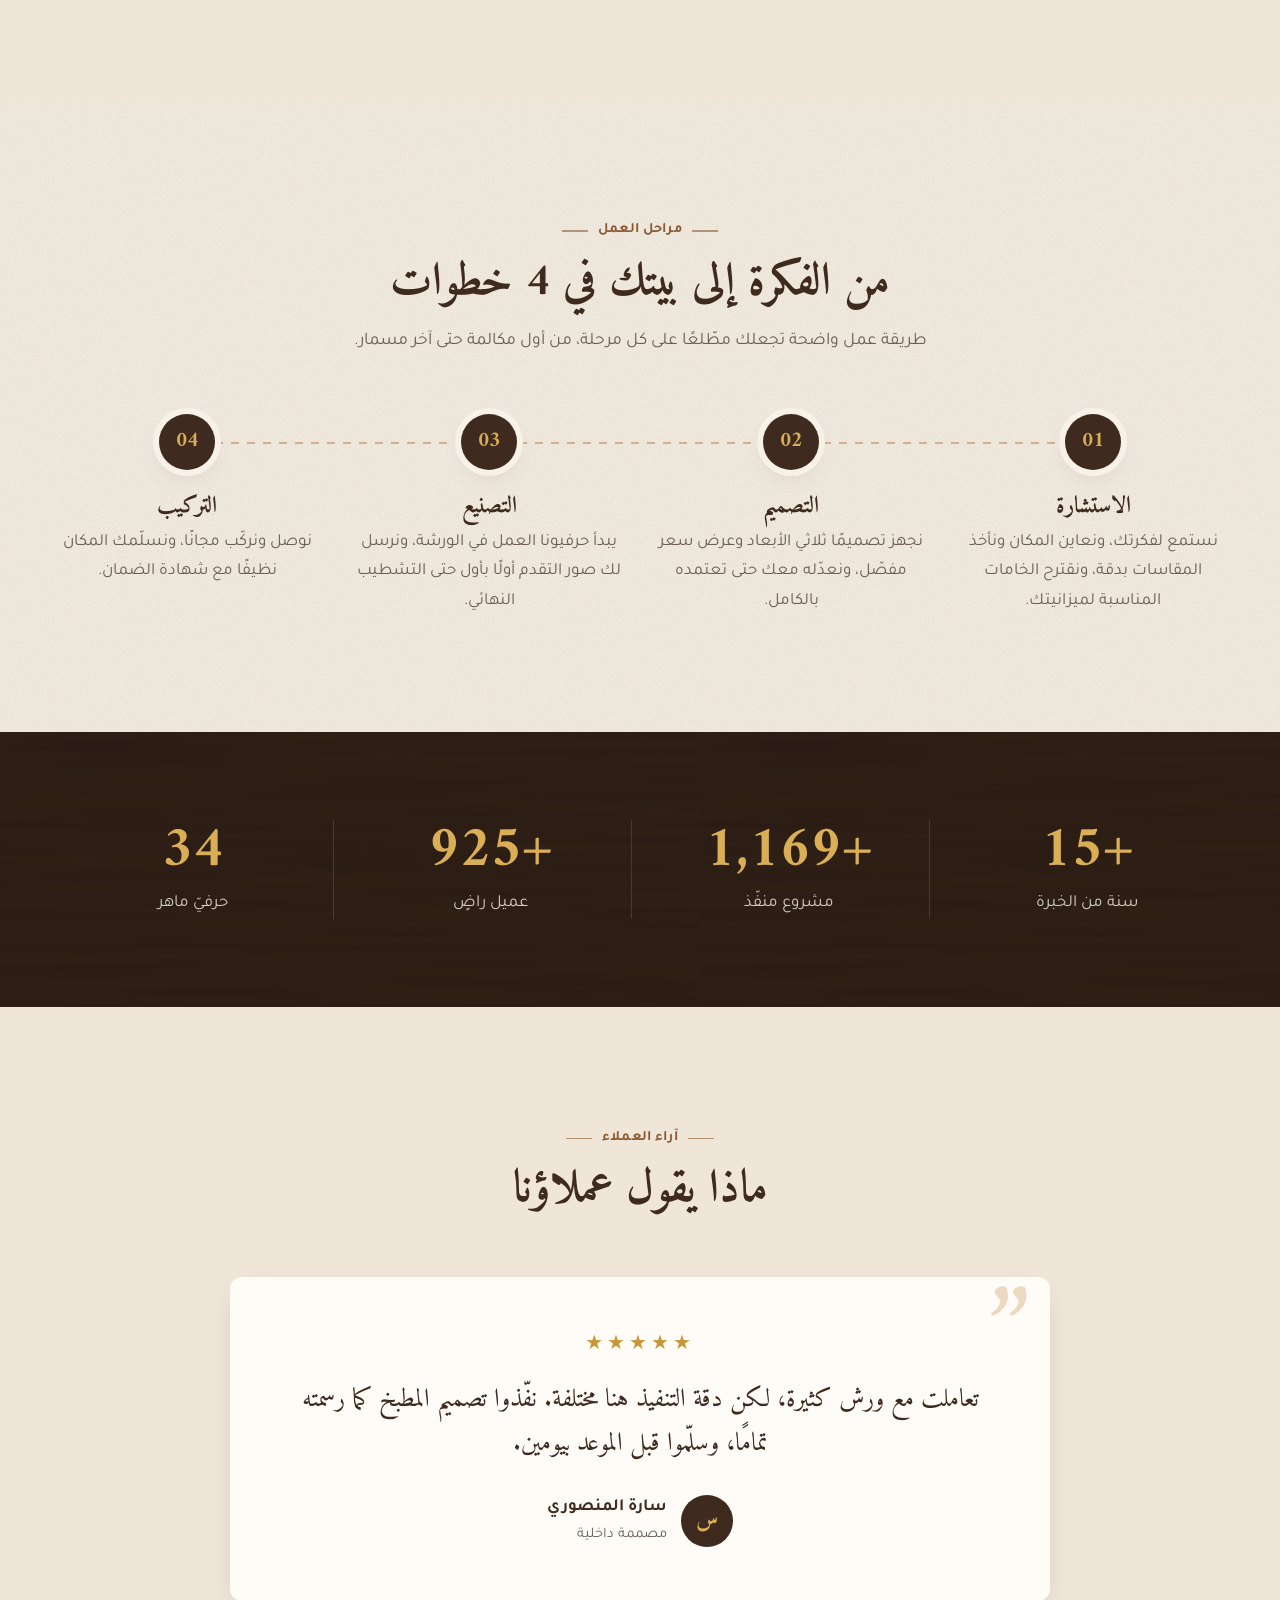
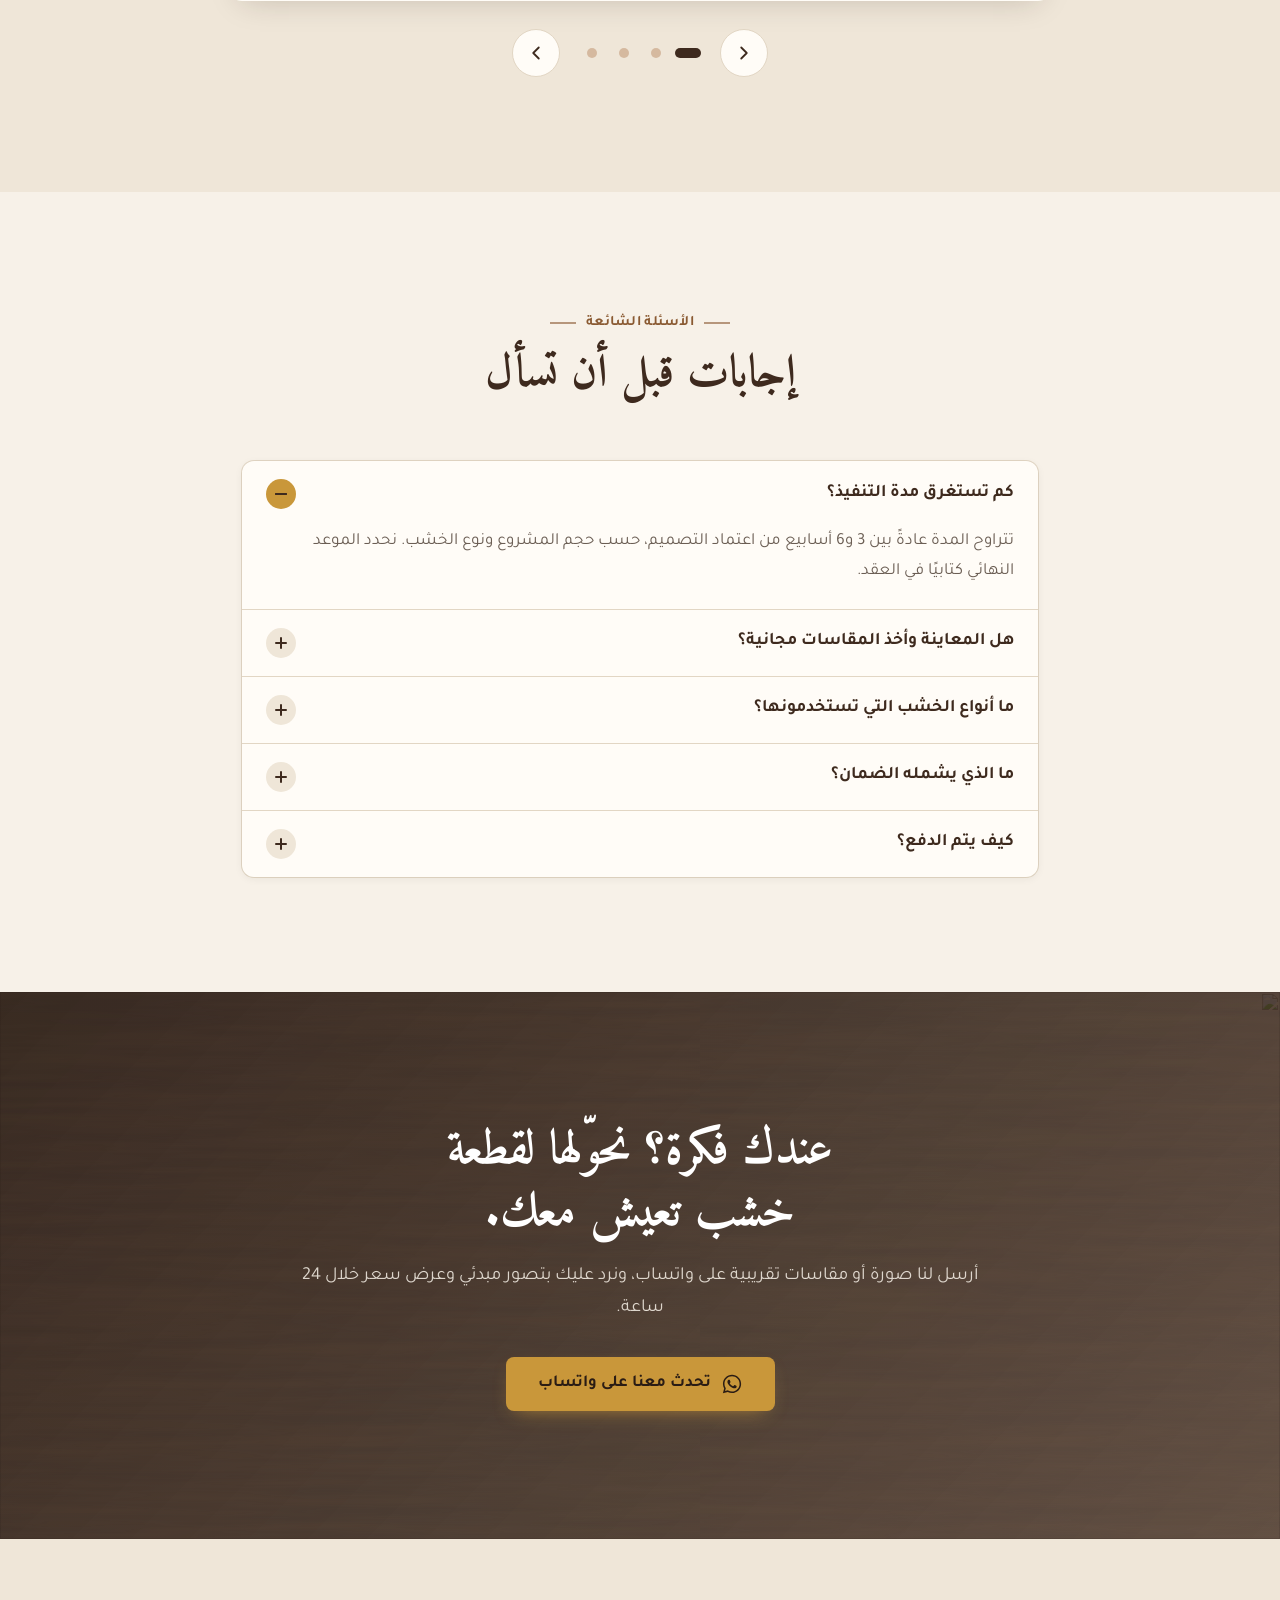
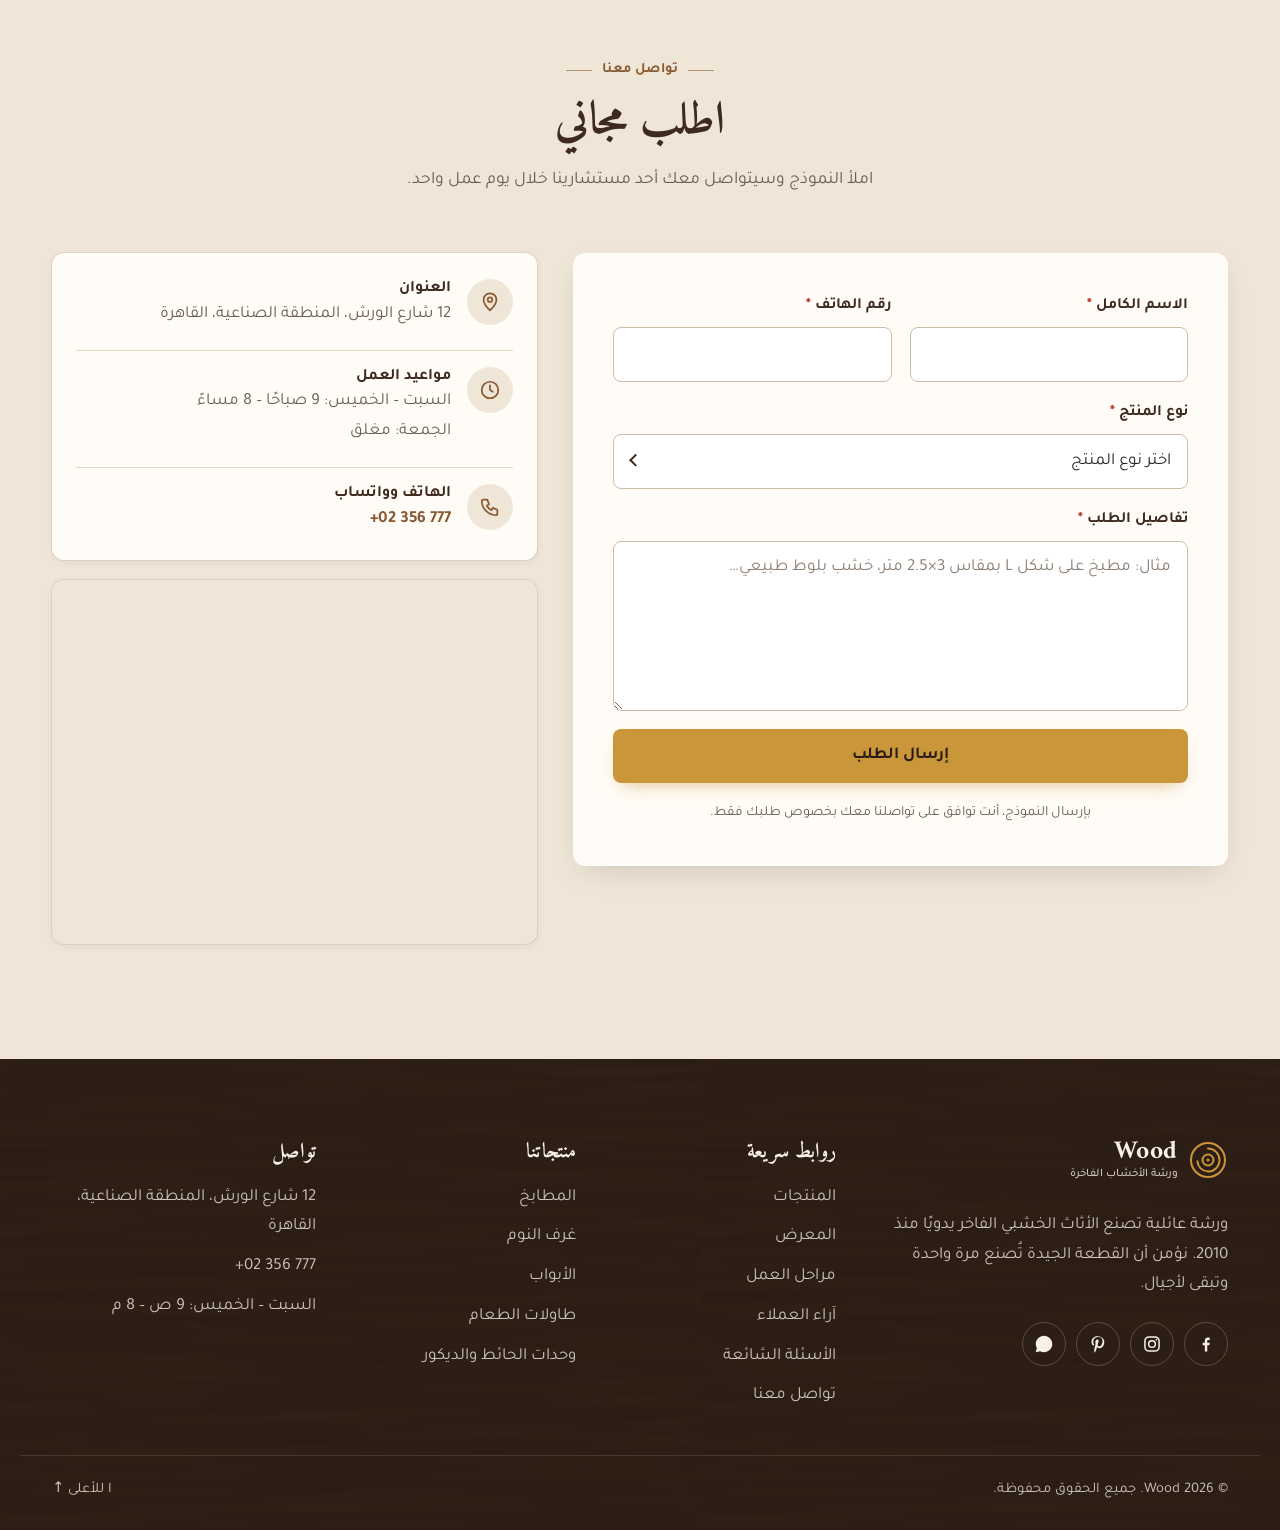
==== commit 9d816c4b: "up" ====
--- a/index.html
+++ b/index.html
@@ -15,7 +15,7 @@
   <meta property="og:locale" content="ar_AR">
   <meta property="og:site_name" content="Wood">
   <meta property="og:title" content="Wood | أثاث خشبي فاخر يُصنع لبيتك">
-  <meta property="og:description" content="مطابخ، غرف نوم، أبواب وقطع ديكور من الخشب الطبيعي تُصنع يدويًا على مقاساتك. اطلب سعر عبر واتساب.">
+  <meta property="og:description" content="مطابخ، غرف نوم، أبواب وقطع ديكور من الخشب الطبيعي تُصنع يدويًا على مقاساتك. اطلب عبر واتساب.">
   <meta property="og:url" content="https://www.example.com/">
   <meta property="og:image" content="https://images.unsplash.com/photo-1601058268499-e52658b8bb88?auto=format&fit=crop&w=1200&h=630&q=80">
   <meta property="og:image:width" content="1200">
@@ -173,7 +173,7 @@
             <div class="product-card__body">
               <h3 class="product-card__title">المطابخ</h3>
               <p class="product-card__text">مطابخ خشب طبيعي بتصميم عملي يناسب مساحتك وأسلوب حياتك.</p>
-              <a class="text-link" href="#contact" data-product="kitchen">اطلب سعر <span aria-hidden="true" class="arrow">←</span></a>
+              <a class="text-link" href="#contact" data-product="kitchen">اطلب <span aria-hidden="true" class="arrow">←</span></a>
             </div>
           </li>
 
@@ -189,7 +189,7 @@
             <div class="product-card__body">
               <h3 class="product-card__title">غرف النوم</h3>
               <p class="product-card__text">غرف نوم متكاملة بخامات فاخرة وتفاصيل يدوية دقيقة.</p>
-              <a class="text-link" href="#contact" data-product="bedroom">اطلب سعر <span aria-hidden="true" class="arrow">←</span></a>
+              <a class="text-link" href="#contact" data-product="bedroom">اطلب <span aria-hidden="true" class="arrow">←</span></a>
             </div>
           </li>
 
@@ -205,7 +205,7 @@
             <div class="product-card__body">
               <h3 class="product-card__title">الأبواب</h3>
               <p class="product-card__text">أبواب داخلية وخارجية متينة بنقوش كلاسيكية أو خطوط عصرية.</p>
-              <a class="text-link" href="#contact" data-product="door">اطلب سعر <span aria-hidden="true" class="arrow">←</span></a>
+              <a class="text-link" href="#contact" data-product="door">اطلب <span aria-hidden="true" class="arrow">←</span></a>
             </div>
           </li>
 
@@ -221,7 +221,7 @@
             <div class="product-card__body">
               <h3 class="product-card__title">طاولات الطعام</h3>
               <p class="product-card__text">طاولات سفرة من الخشب الصلب تجمع العائلة لسنوات طويلة.</p>
-              <a class="text-link" href="#contact" data-product="dining">اطلب سعر <span aria-hidden="true" class="arrow">←</span></a>
+              <a class="text-link" href="#contact" data-product="dining">اطلب <span aria-hidden="true" class="arrow">←</span></a>
             </div>
           </li>
 
@@ -237,7 +237,7 @@
             <div class="product-card__body">
               <h3 class="product-card__title">وحدات الحائط</h3>
               <p class="product-card__text">مكتبات ووحدات تلفزيون مدمجة تستغل كل سنتيمتر في مساحتك.</p>
-              <a class="text-link" href="#contact" data-product="wall-unit">اطلب سعر <span aria-hidden="true" class="arrow">←</span></a>
+              <a class="text-link" href="#contact" data-product="wall-unit">اطلب <span aria-hidden="true" class="arrow">←</span></a>
             </div>
           </li>
 
@@ -253,7 +253,7 @@
             <div class="product-card__body">
               <h3 class="product-card__title">الديكور</h3>
               <p class="product-card__text">قطع ديكور وإكسسوارات خشبية تضيف دفئًا لكل ركن في البيت.</p>
-              <a class="text-link" href="#contact" data-product="decor">اطلب سعر <span aria-hidden="true" class="arrow">←</span></a>
+              <a class="text-link" href="#contact" data-product="decor">اطلب <span aria-hidden="true" class="arrow">←</span></a>
             </div>
           </li>
         </ul>
@@ -594,7 +594,7 @@
       <div class="container">
         <header class="section-head reveal">
           <p class="eyebrow">تواصل معنا</p>
-          <h2 class="section-title" id="contact-title">اطلب سعر مجاني</h2>
+          <h2 class="section-title" id="contact-title">اطلب مجاني</h2>
           <p class="section-lead">املأ النموذج وسيتواصل معك أحد مستشارينا خلال يوم عمل واحد.</p>
         </header>
 
@@ -764,7 +764,7 @@
 
     <div class="container footer-bottom">
       <p>© <span data-year>2026</span> Wood. جميع الحقوق محفوظة.</p>
-      <a class="to-top" href="#top">العودة للأعلى <span aria-hidden="true">↑</span></a>
+      <a class="to-top" href="#top">ا للأعلى <span aria-hidden="true">↑</span></a>
     </div>
   </footer>
 
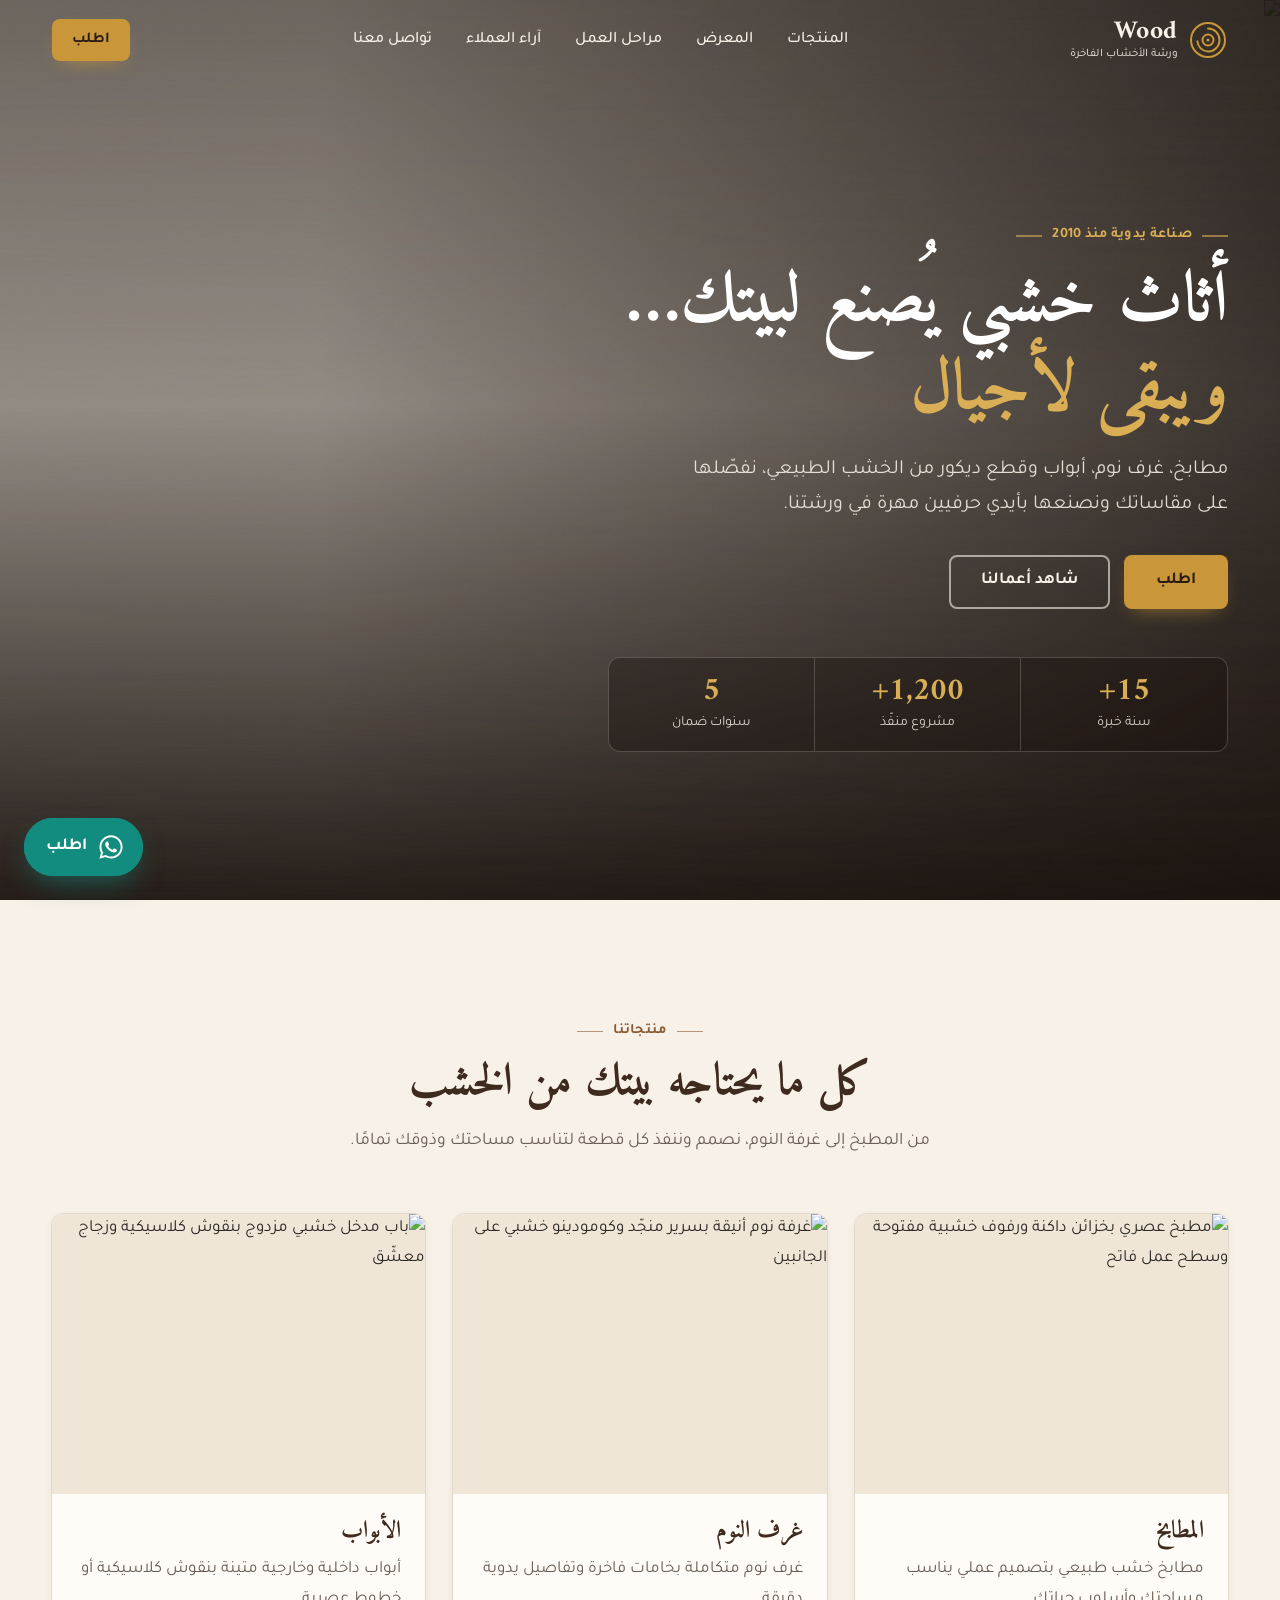
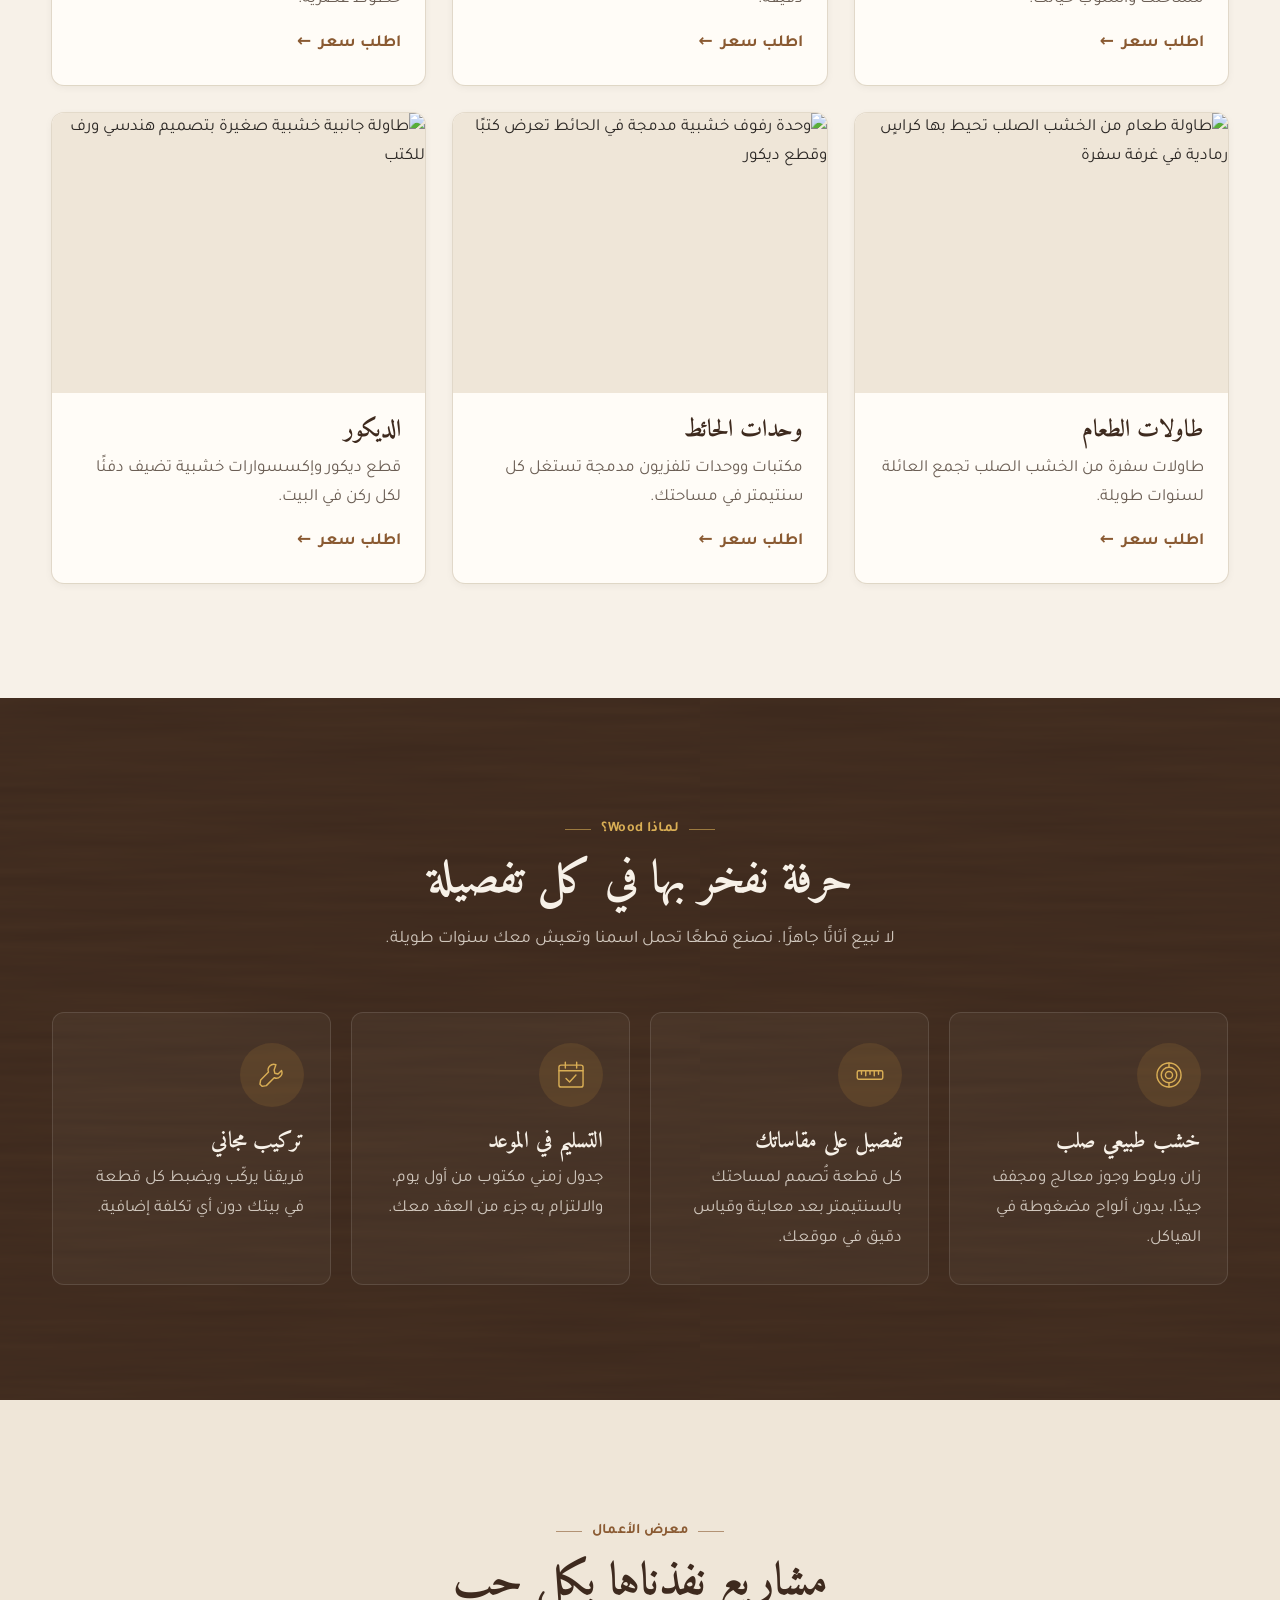
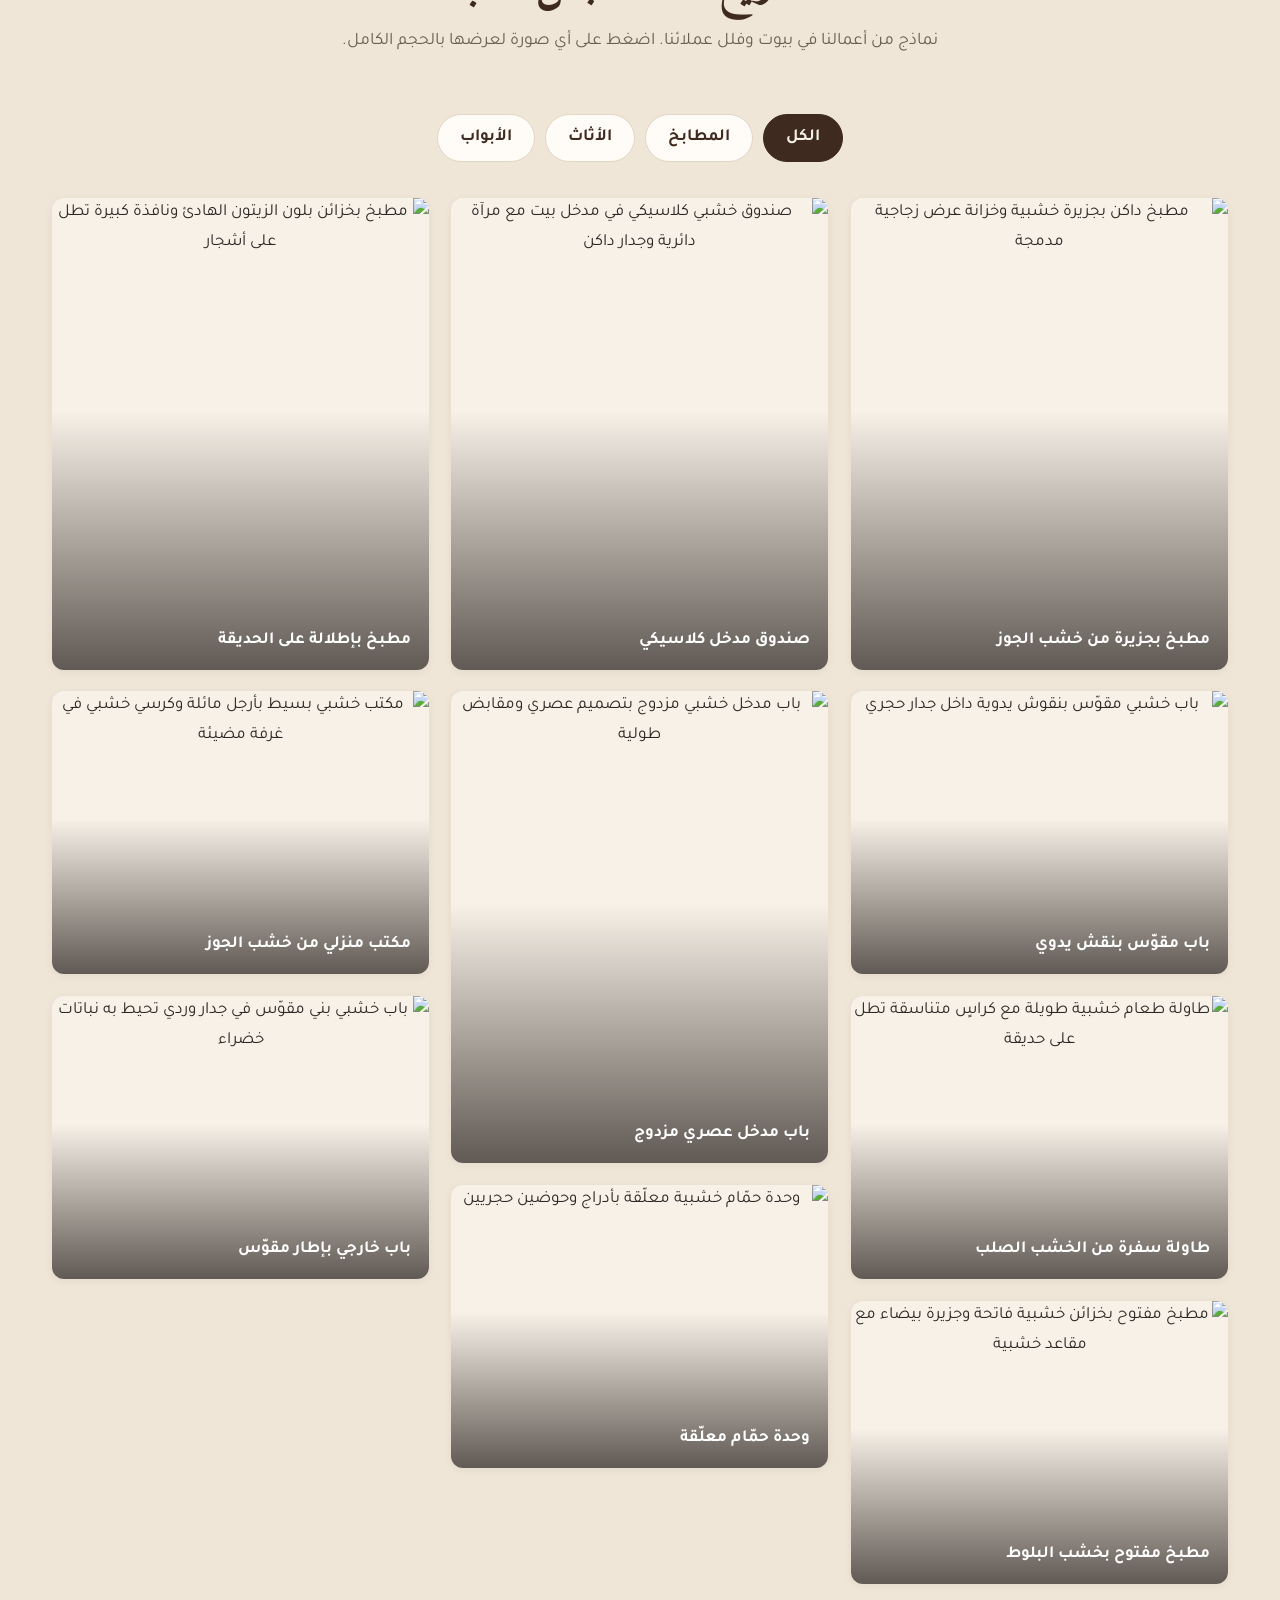
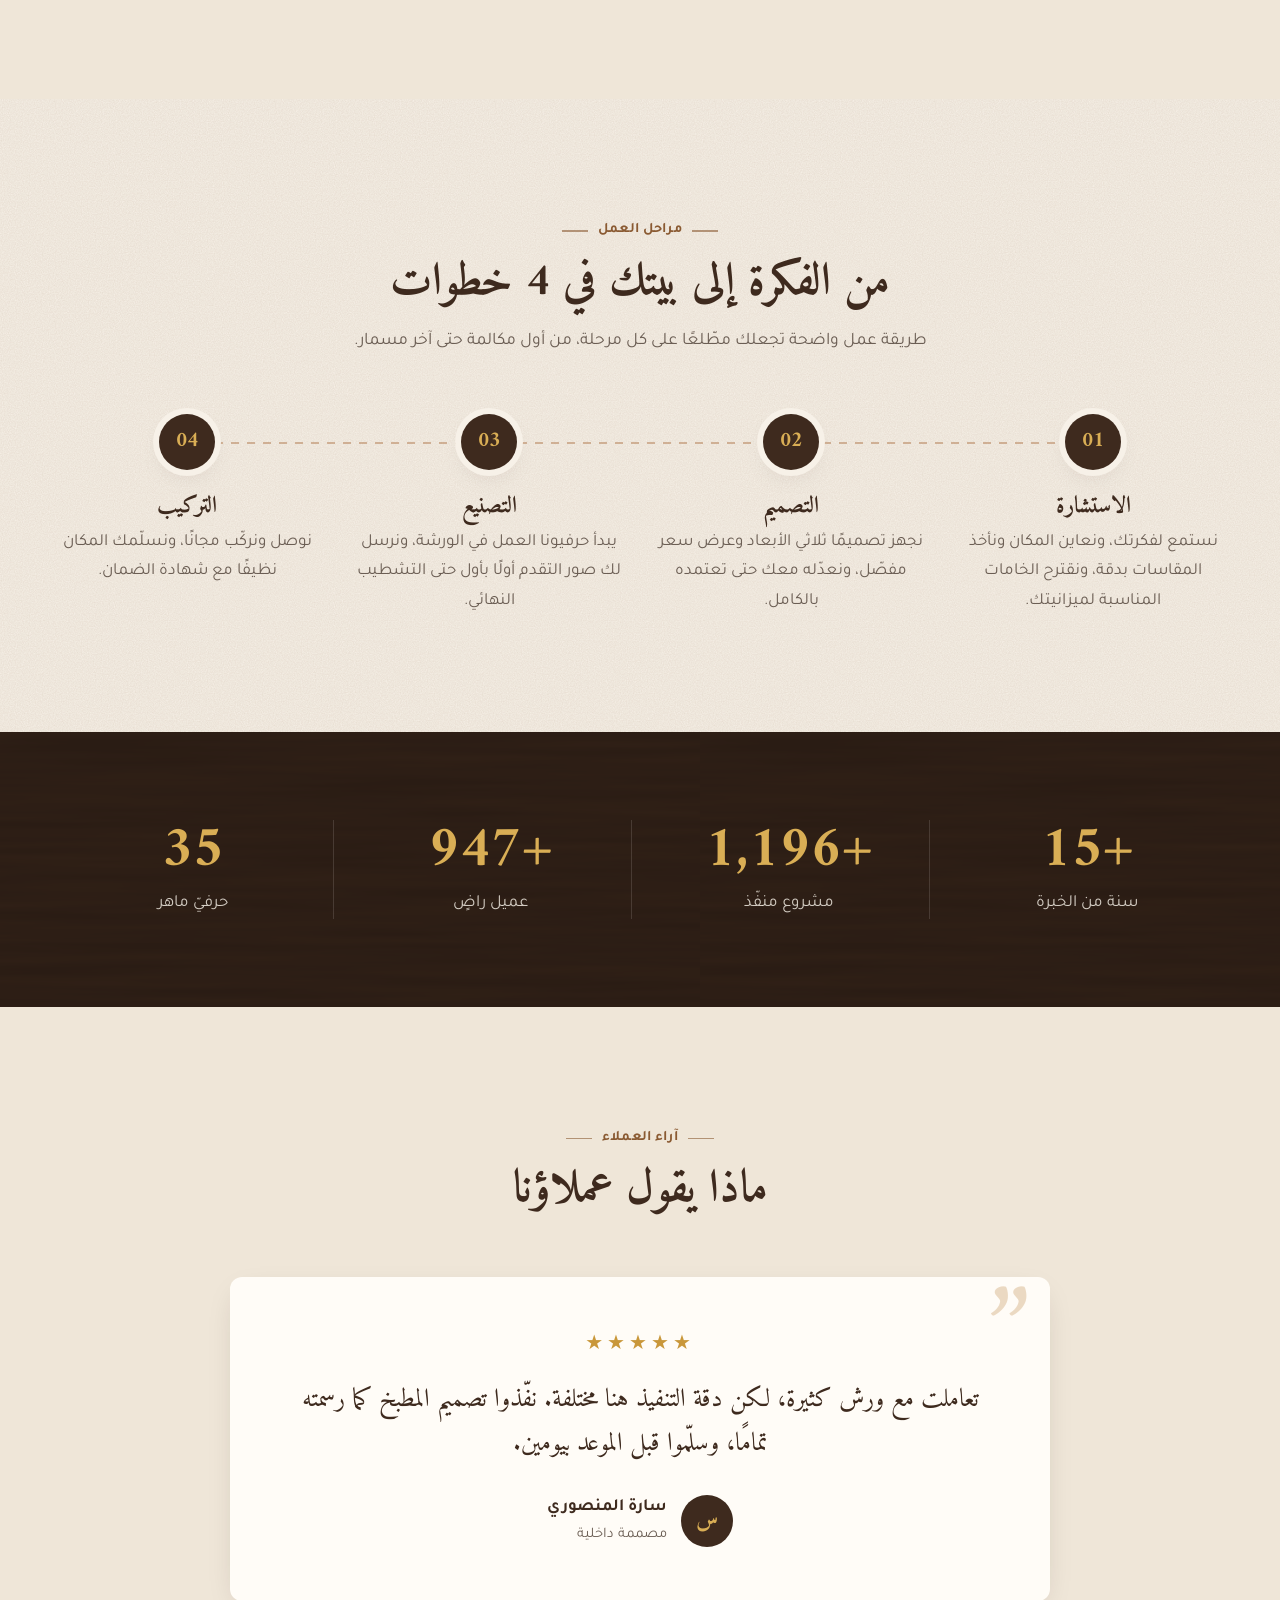
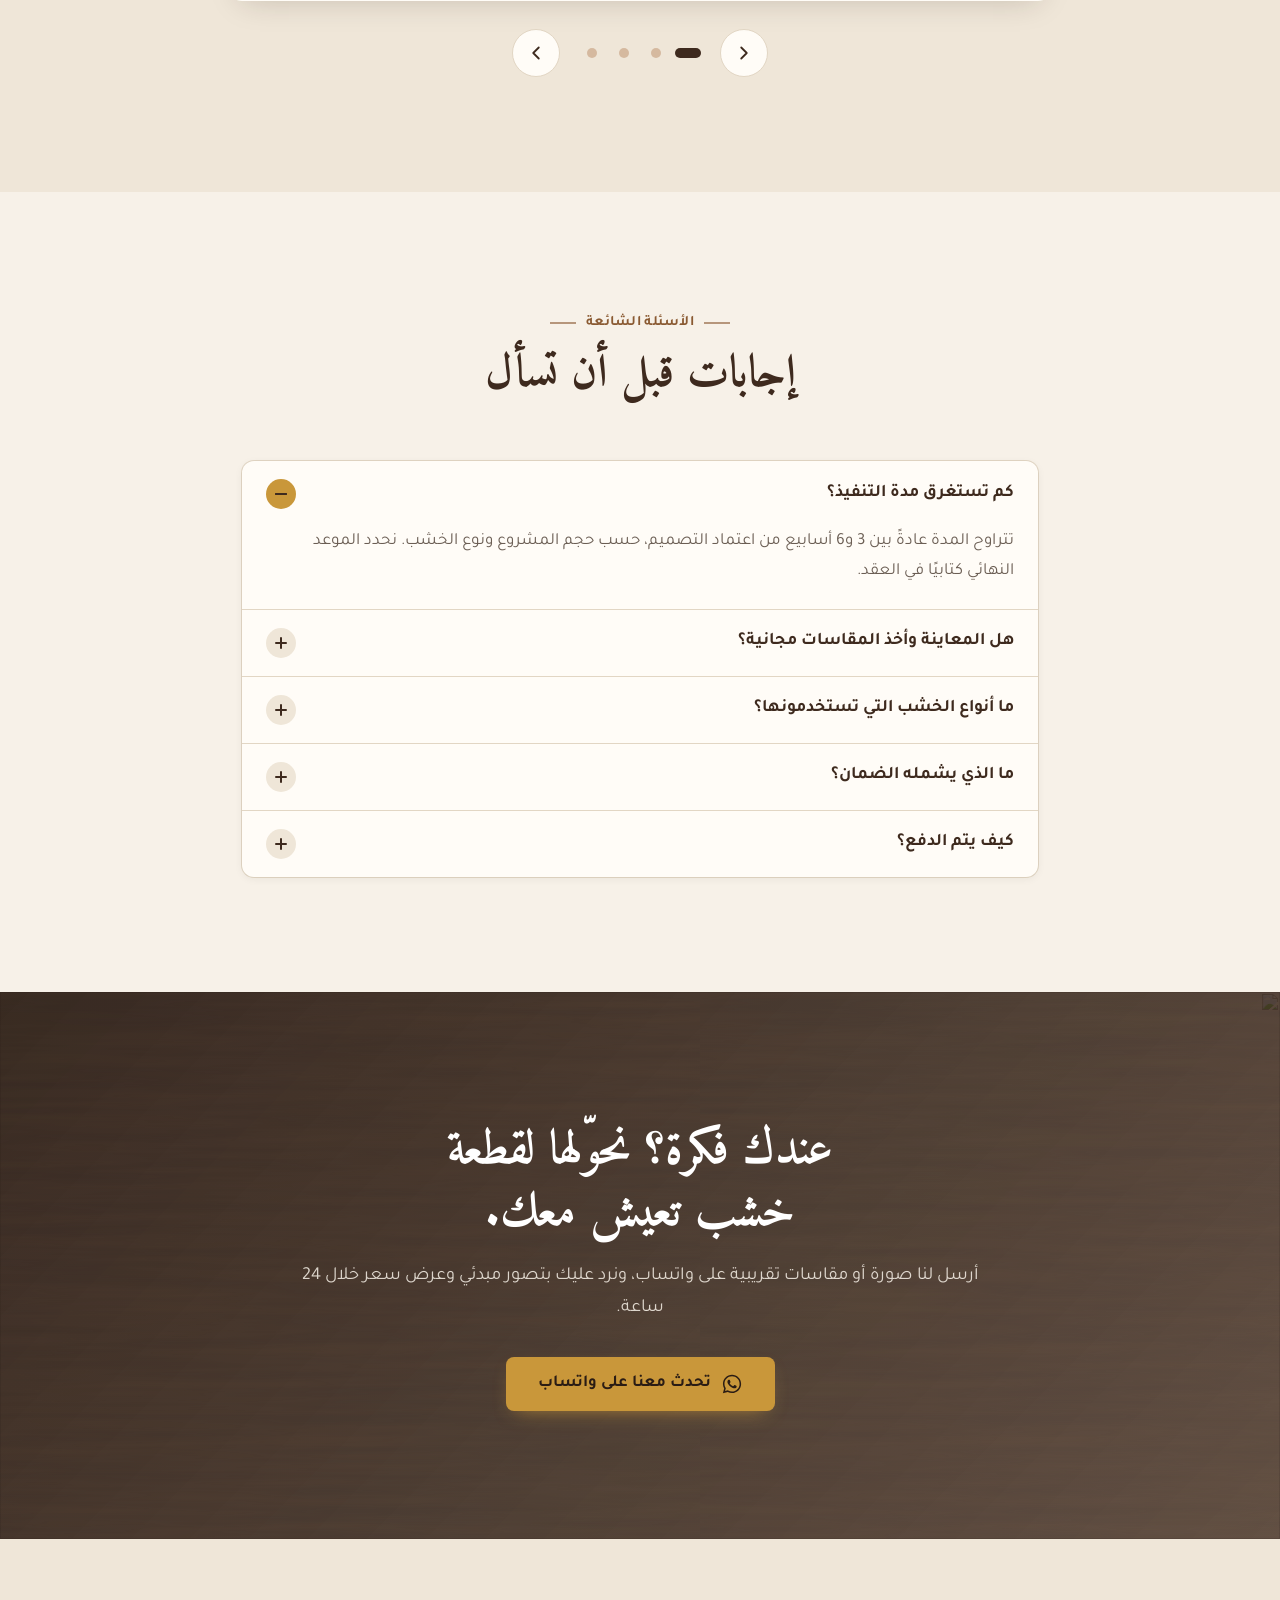
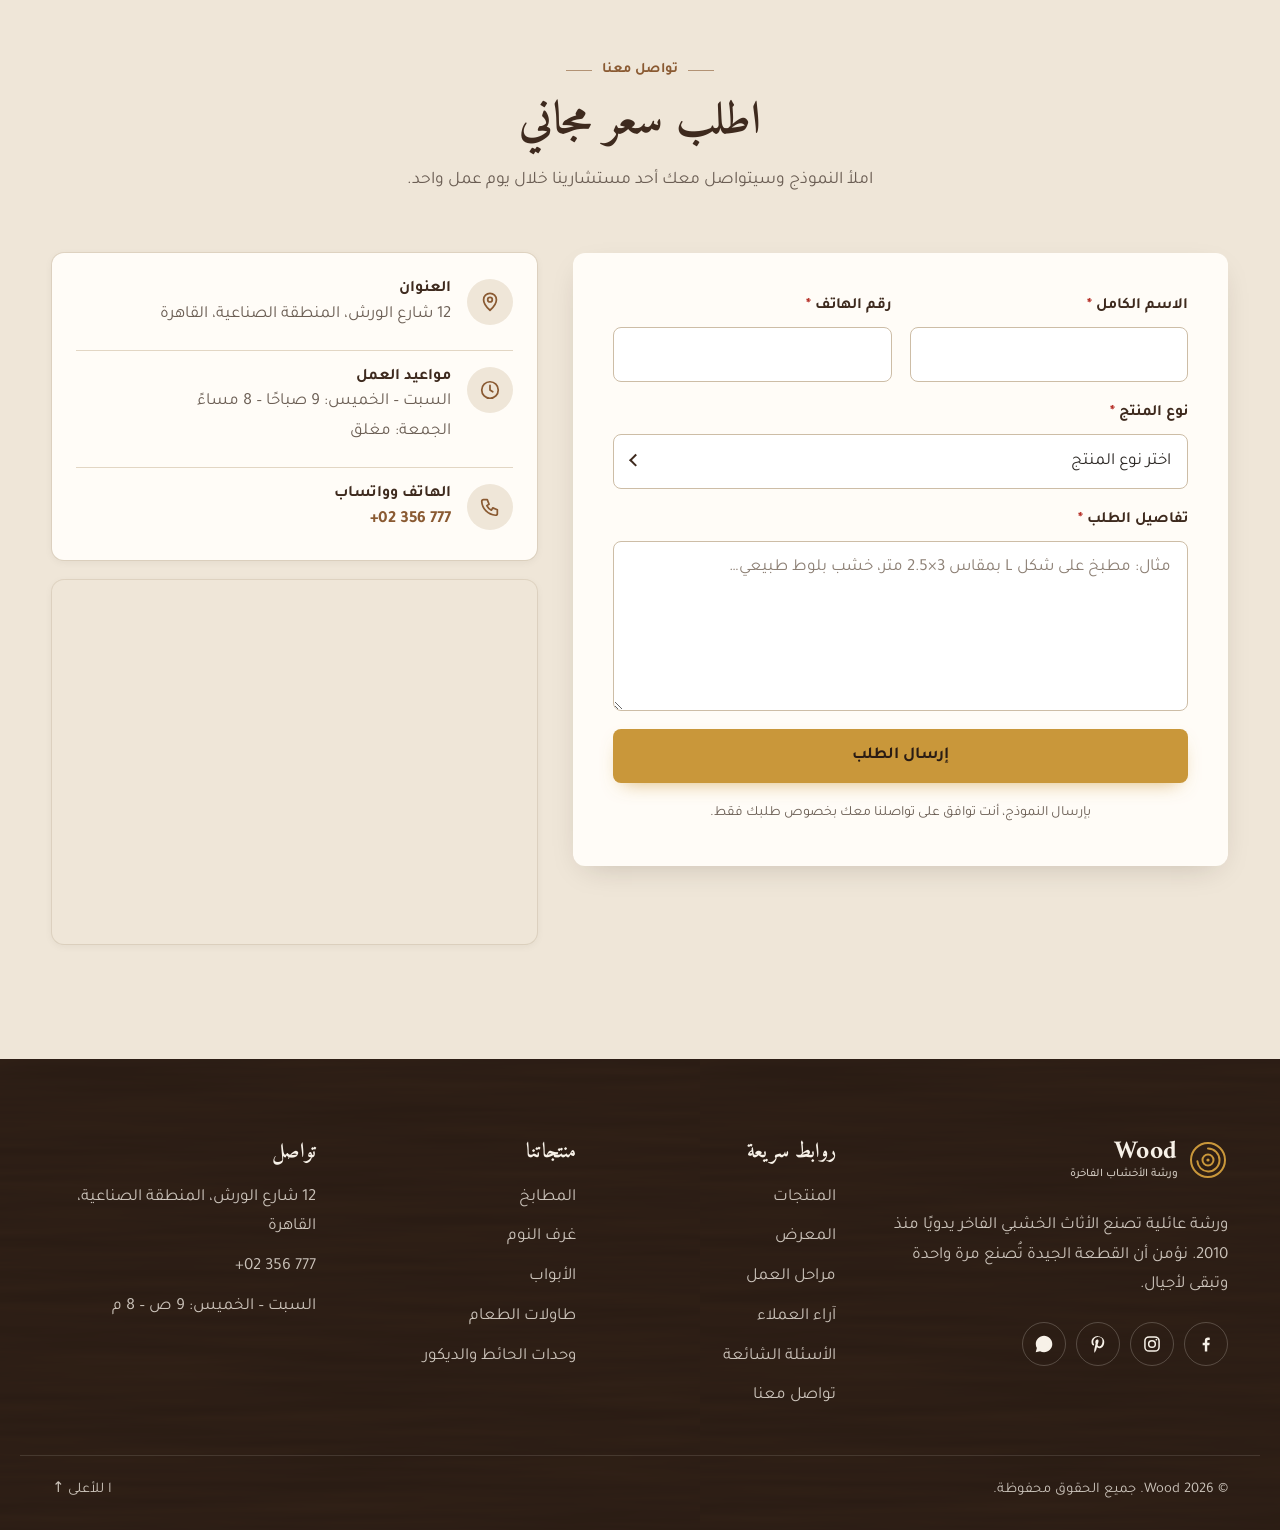
==== commit 404adf27: "Merge branch 'main' of https://github.com/basmallasaid/wood" ====
--- a/index.html
+++ b/index.html
@@ -15,7 +15,7 @@
   <meta property="og:locale" content="ar_AR">
   <meta property="og:site_name" content="Wood">
   <meta property="og:title" content="Wood | أثاث خشبي فاخر يُصنع لبيتك">
-  <meta property="og:description" content="مطابخ، غرف نوم، أبواب وقطع ديكور من الخشب الطبيعي تُصنع يدويًا على مقاساتك. اطلب عبر واتساب.">
+  <meta property="og:description" content="مطابخ، غرف نوم، أبواب وقطع ديكور من الخشب الطبيعي تُصنع يدويًا على مقاساتك. اطلب سعر عبر واتساب.">
   <meta property="og:url" content="https://www.example.com/">
   <meta property="og:image" content="https://images.unsplash.com/photo-1601058268499-e52658b8bb88?auto=format&fit=crop&w=1200&h=630&q=80">
   <meta property="og:image:width" content="1200">
@@ -173,7 +173,7 @@
             <div class="product-card__body">
               <h3 class="product-card__title">المطابخ</h3>
               <p class="product-card__text">مطابخ خشب طبيعي بتصميم عملي يناسب مساحتك وأسلوب حياتك.</p>
-              <a class="text-link" href="#contact" data-product="kitchen">اطلب <span aria-hidden="true" class="arrow">←</span></a>
+              <a class="text-link" href="#contact" data-product="kitchen">اطلب سعر <span aria-hidden="true" class="arrow">←</span></a>
             </div>
           </li>
 
@@ -189,7 +189,7 @@
             <div class="product-card__body">
               <h3 class="product-card__title">غرف النوم</h3>
               <p class="product-card__text">غرف نوم متكاملة بخامات فاخرة وتفاصيل يدوية دقيقة.</p>
-              <a class="text-link" href="#contact" data-product="bedroom">اطلب <span aria-hidden="true" class="arrow">←</span></a>
+              <a class="text-link" href="#contact" data-product="bedroom">اطلب سعر <span aria-hidden="true" class="arrow">←</span></a>
             </div>
           </li>
 
@@ -205,7 +205,7 @@
             <div class="product-card__body">
               <h3 class="product-card__title">الأبواب</h3>
               <p class="product-card__text">أبواب داخلية وخارجية متينة بنقوش كلاسيكية أو خطوط عصرية.</p>
-              <a class="text-link" href="#contact" data-product="door">اطلب <span aria-hidden="true" class="arrow">←</span></a>
+              <a class="text-link" href="#contact" data-product="door">اطلب سعر <span aria-hidden="true" class="arrow">←</span></a>
             </div>
           </li>
 
@@ -221,7 +221,7 @@
             <div class="product-card__body">
               <h3 class="product-card__title">طاولات الطعام</h3>
               <p class="product-card__text">طاولات سفرة من الخشب الصلب تجمع العائلة لسنوات طويلة.</p>
-              <a class="text-link" href="#contact" data-product="dining">اطلب <span aria-hidden="true" class="arrow">←</span></a>
+              <a class="text-link" href="#contact" data-product="dining">اطلب سعر <span aria-hidden="true" class="arrow">←</span></a>
             </div>
           </li>
 
@@ -237,7 +237,7 @@
             <div class="product-card__body">
               <h3 class="product-card__title">وحدات الحائط</h3>
               <p class="product-card__text">مكتبات ووحدات تلفزيون مدمجة تستغل كل سنتيمتر في مساحتك.</p>
-              <a class="text-link" href="#contact" data-product="wall-unit">اطلب <span aria-hidden="true" class="arrow">←</span></a>
+              <a class="text-link" href="#contact" data-product="wall-unit">اطلب سعر <span aria-hidden="true" class="arrow">←</span></a>
             </div>
           </li>
 
@@ -253,7 +253,7 @@
             <div class="product-card__body">
               <h3 class="product-card__title">الديكور</h3>
               <p class="product-card__text">قطع ديكور وإكسسوارات خشبية تضيف دفئًا لكل ركن في البيت.</p>
-              <a class="text-link" href="#contact" data-product="decor">اطلب <span aria-hidden="true" class="arrow">←</span></a>
+              <a class="text-link" href="#contact" data-product="decor">اطلب سعر <span aria-hidden="true" class="arrow">←</span></a>
             </div>
           </li>
         </ul>
@@ -594,7 +594,7 @@
       <div class="container">
         <header class="section-head reveal">
           <p class="eyebrow">تواصل معنا</p>
-          <h2 class="section-title" id="contact-title">اطلب مجاني</h2>
+          <h2 class="section-title" id="contact-title">اطلب سعر مجاني</h2>
           <p class="section-lead">املأ النموذج وسيتواصل معك أحد مستشارينا خلال يوم عمل واحد.</p>
         </header>
 
